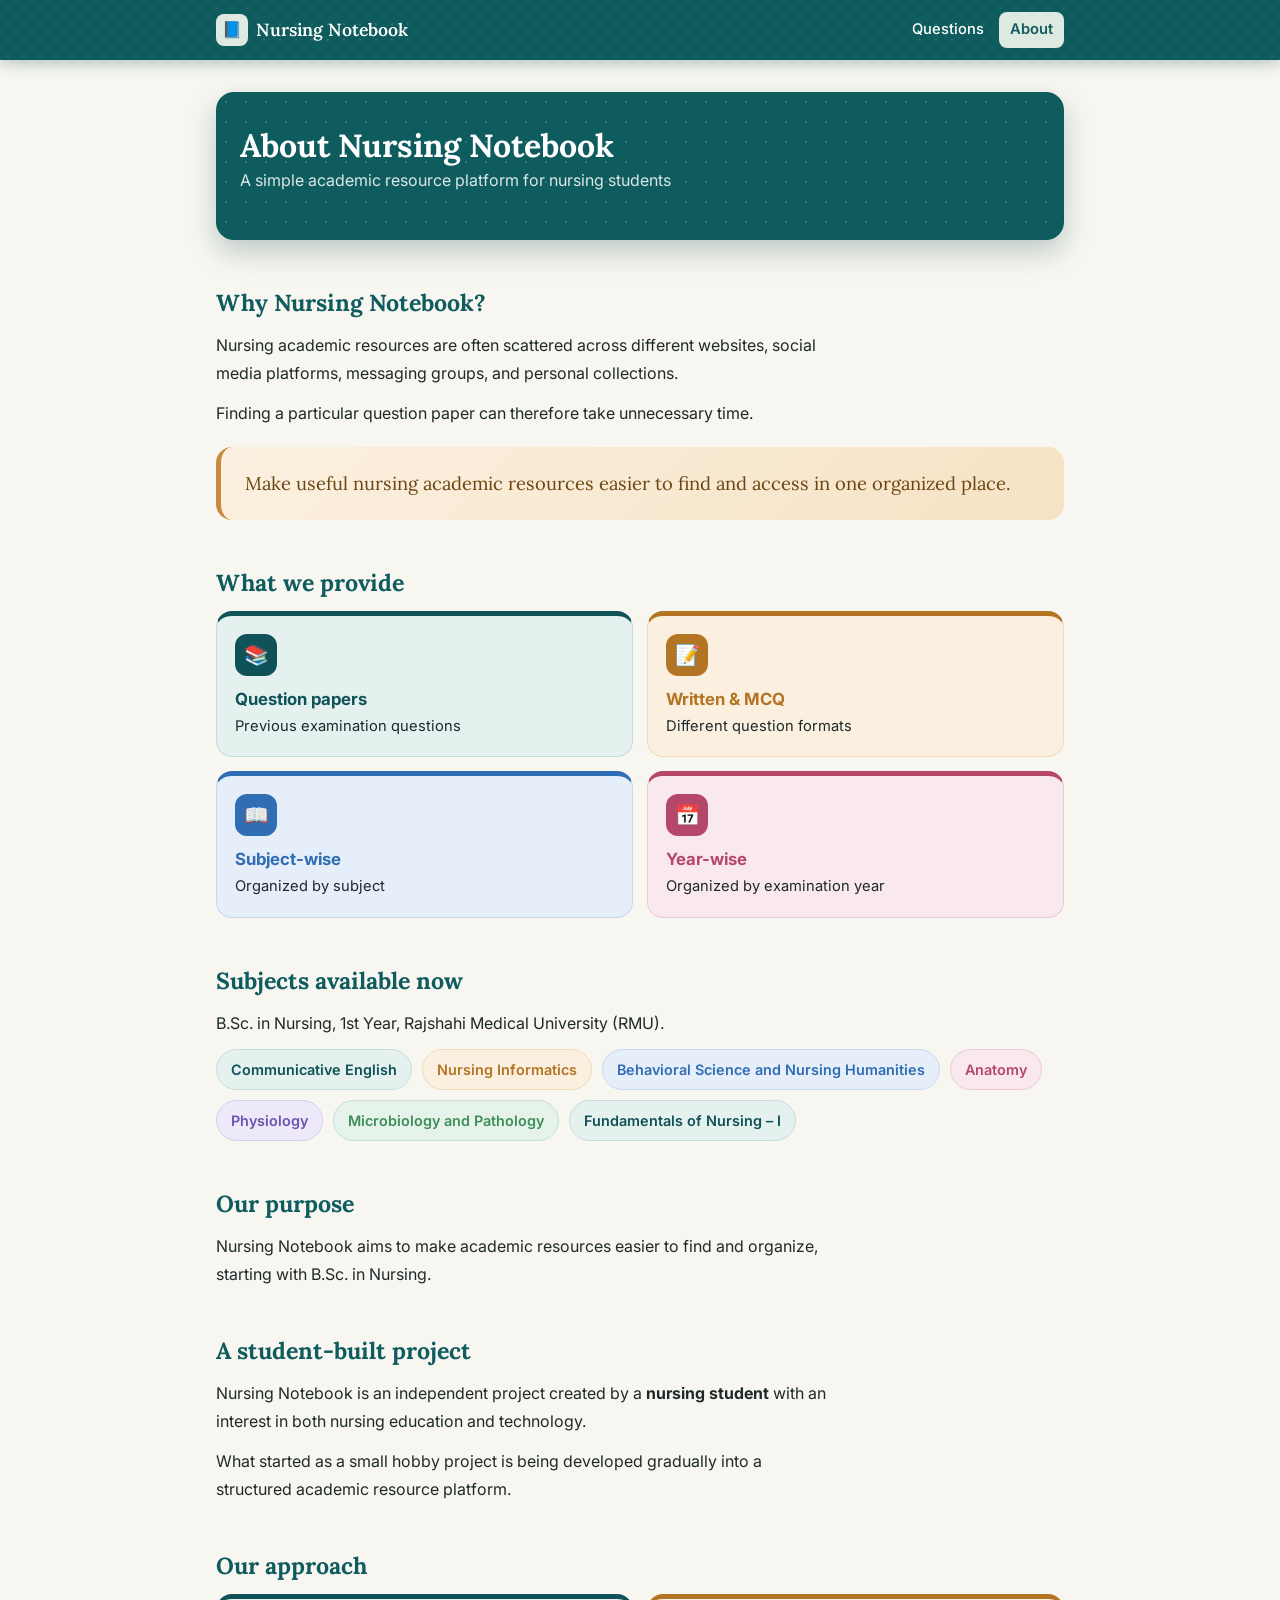
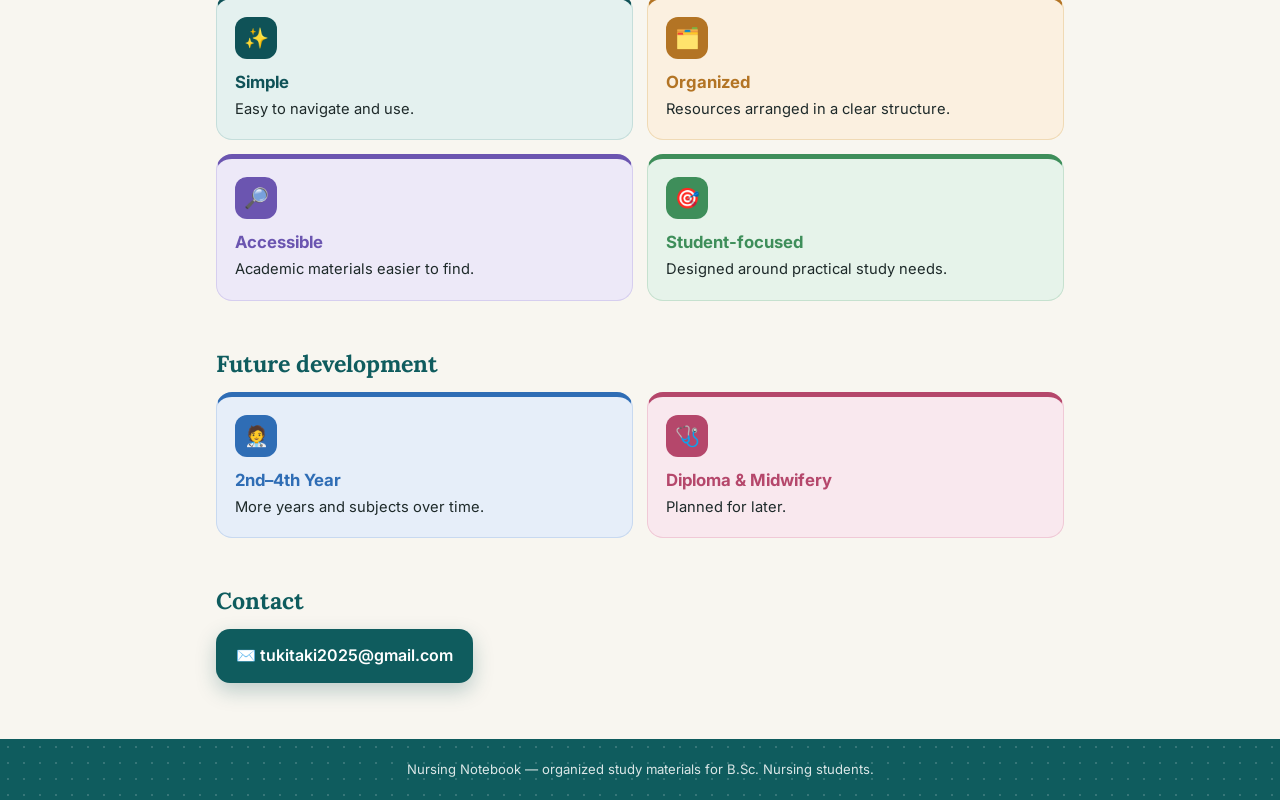
==== about.html @ 6ee8f98a "Add files via upload" ====
<!DOCTYPE html>
<html lang="en"><head><meta charset="UTF-8"><meta name="viewport" content="width=device-width, initial-scale=1">
<link rel="preconnect" href="https://fonts.googleapis.com"><link rel="preconnect" href="https://fonts.gstatic.com" crossorigin>
<link href="https://fonts.googleapis.com/css2?family=Lora:wght@500;600;700&family=Inter:wght@400;500;600&family=Noto+Sans+Bengali:wght@400;500;600&display=swap" rel="stylesheet">
<link rel="stylesheet" href="style.css"><title>About Nursing Notebook</title></head><body>
<header class="topbar"><div class="topbar-in"><a class="brand" href="index.html"><span class="brand-mark">📘</span><span class="brand-name">Nursing Notebook</span></a><nav class="topnav"><a href="index.html">Questions</a><a href="about.html" aria-current=page>About</a></nav></div></header>
<main class="content about">
<div class="about-hero"><h1>About Nursing Notebook</h1><p>A simple academic resource platform for nursing students</p></div>
<section><h2>Why Nursing Notebook?</h2><p>Nursing academic resources are often scattered across different websites, social media platforms, messaging groups, and personal collections.</p><p>Finding a particular question paper can therefore take unnecessary time.</p><div class="quote">Make useful nursing academic resources easier to find and access in one organized place.</div></section>
<section><h2>What we provide</h2><div class="grid"><div class="box c-teal"><span class="ic">📚</span><b>Question papers</b><span>Previous examination questions</span></div><div class="box c-amber"><span class="ic">📝</span><b>Written &amp; MCQ</b><span>Different question formats</span></div><div class="box c-blue"><span class="ic">📖</span><b>Subject-wise</b><span>Organized by subject</span></div><div class="box c-rose"><span class="ic">📅</span><b>Year-wise</b><span>Organized by examination year</span></div></div></section>
<section><h2>Subjects available now</h2><p>B.Sc. in Nursing, 1st Year, Rajshahi Medical University (RMU).</p><div class="chips"><span class="chip c-teal">Communicative English</span><span class="chip c-amber">Nursing Informatics</span><span class="chip c-blue">Behavioral Science and Nursing Humanities</span><span class="chip c-rose">Anatomy</span><span class="chip c-purple">Physiology</span><span class="chip c-green">Microbiology and Pathology</span><span class="chip c-teal">Fundamentals of Nursing – I</span></div></section>
<section><h2>Our purpose</h2><p>Nursing Notebook aims to make academic resources easier to find and organize, starting with B.Sc. in Nursing.</p></section>
<section><h2>A student-built project</h2><p>Nursing Notebook is an independent project created by a <b>nursing student</b> with an interest in both nursing education and technology.</p><p>What started as a small hobby project is being developed gradually into a structured academic resource platform.</p></section>
<section><h2>Our approach</h2><div class="grid"><div class="box c-teal"><span class="ic">✨</span><b>Simple</b><span>Easy to navigate and use.</span></div><div class="box c-amber"><span class="ic">🗂️</span><b>Organized</b><span>Resources arranged in a clear structure.</span></div><div class="box c-purple"><span class="ic">🔎</span><b>Accessible</b><span>Academic materials easier to find.</span></div><div class="box c-green"><span class="ic">🎯</span><b>Student-focused</b><span>Designed around practical study needs.</span></div></div></section>
<section><h2>Future development</h2><div class="grid"><div class="box c-blue"><span class="ic">🧑‍⚕️</span><b>2nd–4th Year</b><span>More years and subjects over time.</span></div><div class="box c-rose"><span class="ic">🩺</span><b>Diploma &amp; Midwifery</b><span>Planned for later.</span></div></div></section>
<section><h2>Contact</h2><a class="contact" href="mailto:tukitaki2025@gmail.com">✉️ tukitaki2025@gmail.com</a></section>
</main>
<footer class="footer"><p>Nursing Notebook — organized study materials for B.Sc. Nursing students.</p></footer></body></html>
---- style.css ----
*{box-sizing:border-box}
:root{--teal:#0F5C5E;--teal-h:#0A484A;--sage:#DDE9E1;--sage-d:#8FAF9A;--ivory:#F8F6F0;--bd:#D8E1DC;--ink:#1E2A2A;--soft:#52615E;--amber:#C98A3E;--dots:radial-gradient(rgba(255,255,255,.16) 1.2px,transparent 1.5px)}
body{margin:0;background:var(--ivory);color:var(--ink);font:16px/1.6 Inter,sans-serif}
h1,h2,h3{font-family:Lora,serif;margin:0;color:var(--teal);line-height:1.25}
button{font:inherit;color:inherit;background:none;border:0;cursor:pointer}a{color:var(--teal)}
:focus-visible{outline:2px solid var(--teal);outline-offset:2px}
.topbar{background:var(--teal);position:sticky;top:0;z-index:10;box-shadow:0 3px 14px rgba(10,72,74,.3);background-image:var(--dots);background-size:16px 16px}
.topbar-in{max-width:880px;margin:0 auto;padding:12px 16px;display:flex;align-items:center;justify-content:space-between;gap:10px}
.brand{display:flex;align-items:center;gap:8px;min-width:0;text-decoration:none;color:#fff}
.brand-mark{width:32px;height:32px;border-radius:8px;background:var(--sage);display:flex;align-items:center;justify-content:center;flex-shrink:0;font-size:1rem}
.brand-name{font-family:Lora,serif;font-weight:600;font-size:1.1rem;color:#fff;white-space:nowrap;overflow:hidden;text-overflow:ellipsis}
.topnav{display:flex;gap:4px;flex-shrink:0}
.topnav a{padding:6px 11px;border-radius:8px;text-decoration:none;color:#fff;font-size:.92rem;font-weight:500}
.topnav a:hover{background:rgba(255,255,255,.14)}
.topnav a[aria-current]{background:var(--sage);color:var(--teal);font-weight:600}
.breadcrumb{background:var(--sage);border-bottom:1px solid var(--bd)}
.crumbs{max-width:880px;margin:0 auto;padding:10px 16px;display:flex;flex-wrap:wrap;align-items:center;gap:4px;font-size:.85rem}
.crumbs button{color:var(--soft);padding:2px 4px}.crumbs button:hover{color:var(--teal);text-decoration:underline}
.crumbs .cur{color:var(--teal);font-weight:600;padding:2px 4px}.crumbs .sep{color:var(--soft);opacity:.6}
.content{max-width:880px;margin:0 auto;padding:32px 16px 56px}
.view{animation:fade .3s ease}@keyframes fade{from{opacity:0;transform:translateY(6px)}to{opacity:1;transform:none}}
.hero{background:var(--teal);background-image:var(--dots);background-size:20px 20px;color:#fff;border-radius:18px;padding:30px 24px;margin-bottom:26px;display:flex;align-items:center;justify-content:space-between;gap:20px;box-shadow:0 12px 28px rgba(10,72,74,.25)}
.hero h1{color:#fff;font-size:2rem}.hero p{margin:10px 0 0;color:rgba(255,255,255,.85);max-width:46ch}
.hero-art{width:120px;flex-shrink:0}
.stats{display:flex;flex-wrap:wrap;gap:10px;margin-top:18px}
.stat{background:rgba(255,255,255,.14);border:1px solid rgba(255,255,255,.25);border-radius:12px;padding:8px 14px}
.stat b{display:block;font-family:Lora,serif;font-size:1.1rem}.stat span{font-size:.78rem;color:rgba(255,255,255,.8)}
.grid2{display:grid;grid-template-columns:repeat(2,1fr);gap:12px}
.head{margin-bottom:22px}.head h2{font-size:1.6rem}.head p{color:var(--soft);margin:6px 0 0}
.year-card{text-align:left;background:#fff;border:1px solid var(--bd);border-radius:14px;padding:18px;display:flex;flex-direction:column;gap:22px;min-height:112px;transition:.2s}
.year-card:hover{border-color:var(--teal);transform:translateY(-2px);box-shadow:0 8px 20px rgba(15,92,94,.1)}
.row-b{display:flex;justify-content:space-between;align-items:center;gap:8px}
.year-card .lbl{font-family:Lora,serif;font-weight:600;font-size:1.2rem;color:var(--teal)}
.cta{font-size:.85rem;color:var(--soft)}.arrow{color:var(--teal);font-size:1.3rem}
.pill{font-size:.72rem;font-weight:600;padding:3px 9px;border-radius:20px;white-space:nowrap;background:var(--sage);color:var(--teal)}
.pill.soon{background:#fff;border:1px dashed var(--sage-d);color:var(--soft)}
.sub-card{display:flex;flex-direction:column;gap:10px;text-align:left;background:#fff;border:1px solid var(--bd);border-radius:12px;padding:16px;transition:.2s}
button.sub-card:hover{border-color:var(--teal);transform:translateY(-2px);box-shadow:0 8px 18px rgba(15,92,94,.1)}
.sub-card.off{cursor:default;background:#FCFBF8}.sub-card.off .name{color:var(--soft)}
.code{font-size:.78rem;font-weight:600;letter-spacing:.04em;color:var(--soft)}
.name{font-family:Lora,serif;font-weight:600;font-size:1.05rem;color:var(--teal);line-height:1.3}
.tags{display:flex;flex-wrap:wrap;gap:6px;align-items:center}
.tag{font-size:.74rem;font-weight:600;padding:3px 10px;border-radius:20px;background:var(--sage);color:var(--teal)}
.meta{font-size:.82rem;color:var(--soft)}
.exam-list{display:flex;flex-direction:column;gap:10px;max-width:480px}
.exam{background:#fff;border:1px solid var(--bd);border-radius:10px;overflow:hidden}
.exam-pill{width:100%;display:flex;align-items:center;justify-content:space-between;padding:14px 16px;background:var(--sage);transition:.2s}
.exam-pill:hover{background:var(--sage-d)}
.exam-pill .y{font-family:Lora,serif;font-weight:600;font-size:1.05rem;color:var(--teal)}
.chev{color:var(--teal);transition:transform .2s}.exam.open .chev{transform:rotate(90deg)}
.exam-opts{display:none;gap:10px;padding:14px 16px}.exam.open .exam-opts{display:flex}
.btn{flex:1;text-align:center;padding:10px 12px;border-radius:8px;background:var(--teal);color:#fff;font-weight:600;font-size:.9rem;text-decoration:none;transition:.2s}
.btn:hover{background:var(--teal-h)}
.footer{background:var(--teal);background-image:var(--dots);background-size:16px 16px;padding:20px 16px;text-align:center}
.footer p{margin:0;font-size:.82rem;color:rgba(255,255,255,.85)}
@media(max-width:560px){.grid2{grid-template-columns:1fr}.hero{flex-direction:column-reverse;align-items:flex-start;padding:24px 20px}.hero h1{font-size:1.7rem}.hero-art{align-self:center;width:96px}.brand-name{font-size:1rem}.topnav a{padding:6px 9px;font-size:.88rem}.content{padding:24px 14px 48px}}
@media(max-width:350px){.brand-mark{display:none}.topnav a{padding:6px 7px;font-size:.82rem}}
.about-hero{background:var(--teal);background-image:var(--dots);background-size:20px 20px;color:#fff;border-radius:18px;padding:34px 24px;box-shadow:0 12px 28px rgba(10,72,74,.25)}
.about-hero h1{color:#fff;font-size:2rem}.about-hero p{margin:10px 0 0;color:rgba(255,255,255,.85)}
/* ---- about page ---- */
.about section{margin-top:48px}.about h2{font-size:1.45rem;margin-bottom:14px}
.about p{margin:0 0 12px;max-width:62ch;line-height:1.75}
.quote{border-radius:16px;padding:22px 24px;background:linear-gradient(135deg,#FBF0E0,#F6E3C5);border-left:5px solid var(--amber);font-family:'Lora',serif;font-size:1.15rem;color:#6B4510;margin-top:20px}
.grid{display:grid;grid-template-columns:1fr;gap:14px}
.box{border-radius:16px;padding:18px;background:var(--bg);border:1px solid var(--bd);border-top:5px solid var(--fg)}
.box .ic{display:inline-flex;width:42px;height:42px;border-radius:12px;align-items:center;justify-content:center;background:var(--fg);font-size:1.25rem;margin-bottom:10px}
.box b{display:block;color:var(--fg);font-size:1.05rem}.box span:not(.ic){display:block;color:var(--ink-soft);font-size:.92rem;margin-top:2px}
.c-teal{--fg:#0F5257;--bg:#E4F1EF;--bd:#C5DEDB}.c-amber{--fg:#B37424;--bg:#FBF0E0;--bd:#F0DAB5}.c-blue{--fg:#2F6DB5;--bg:#E6EEF9;--bd:#C8D9F0}
.c-rose{--fg:#B5476B;--bg:#F9E8EE;--bd:#F0C9D6}.c-purple{--fg:#6B55B0;--bg:#EDE9F8;--bd:#D6CEEF}.c-green{--fg:#3E8E5A;--bg:#E6F3EA;--bd:#C6E1CF}
.chips{display:flex;flex-wrap:wrap;gap:10px}
.chip{padding:8px 14px;border-radius:999px;font-weight:600;font-size:.9rem;background:var(--bg);color:var(--fg);border:1px solid var(--bd)}
.contact{display:inline-flex;align-items:center;gap:10px;padding:14px 20px;border-radius:14px;background:var(--teal);color:#fff;text-decoration:none;font-weight:600;box-shadow:0 8px 20px rgba(15,82,87,.25)}
@media(min-width:600px){.grid{grid-template-columns:1fr 1fr}}

@media(max-width:560px){.about-hero h1{font-size:1.7rem}}
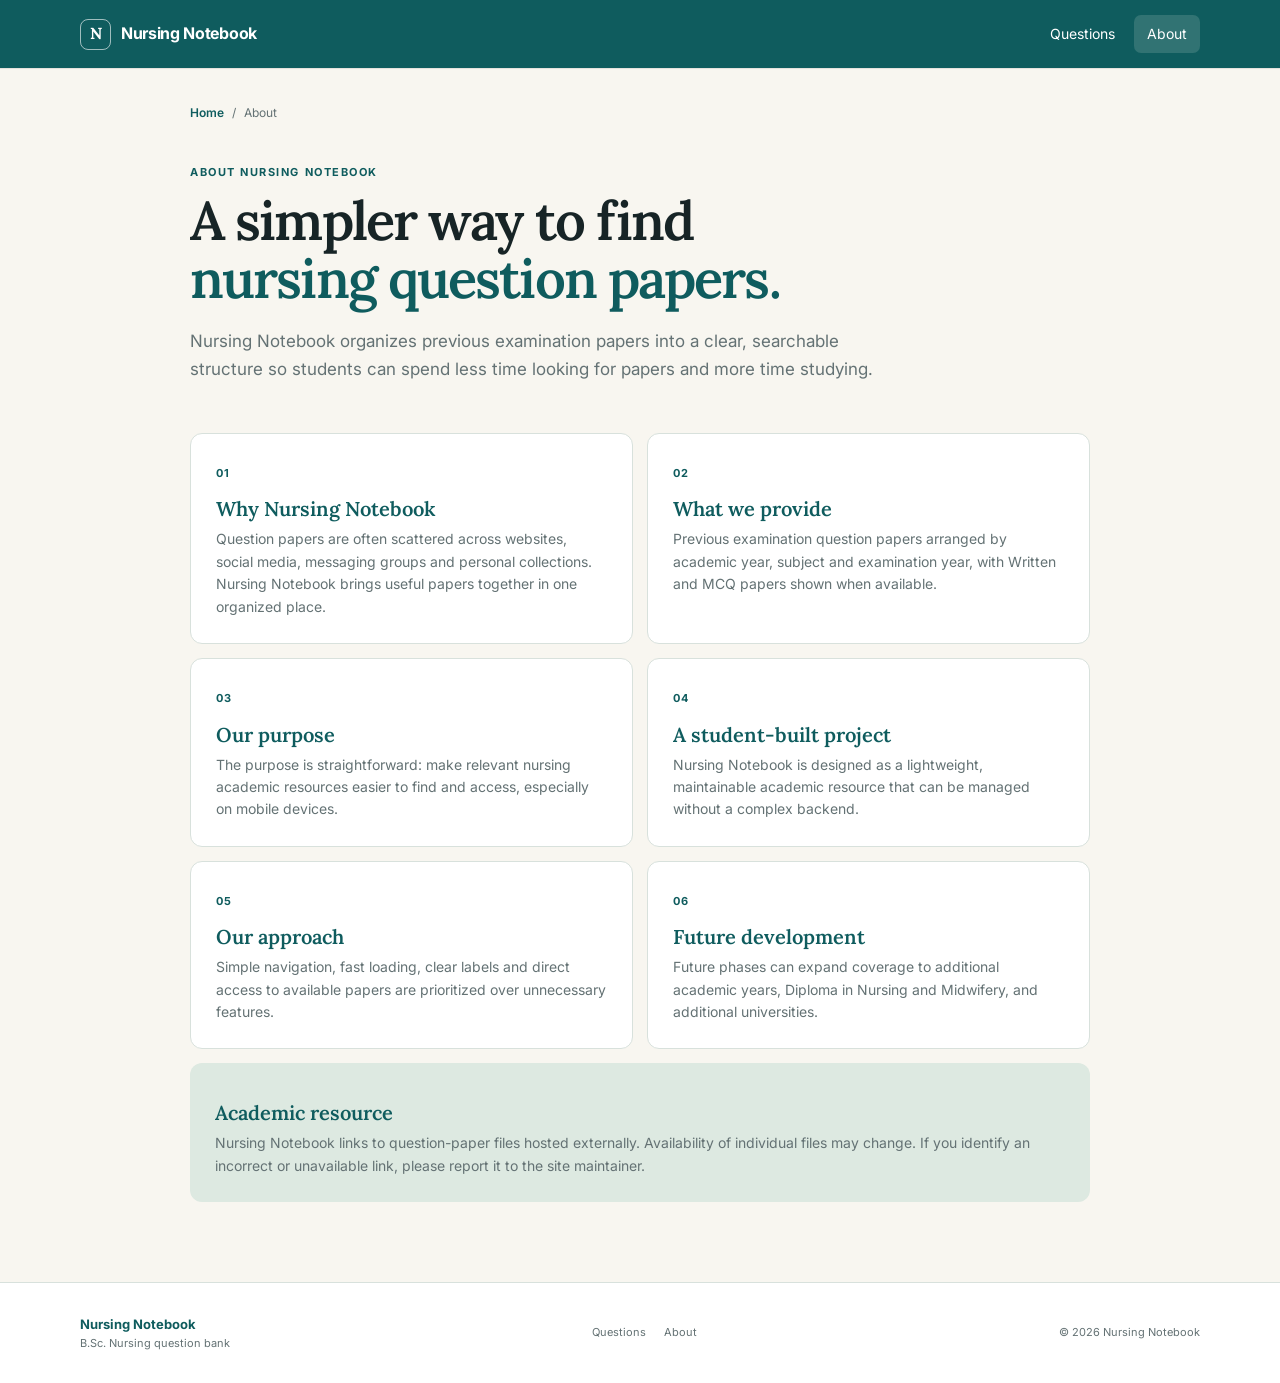
==== commit 372626f3: "Add files via upload" ====
--- a/about.html
+++ b/about.html
@@ -1,18 +1,46 @@
-<!DOCTYPE html>
-<html lang="en"><head><meta charset="UTF-8"><meta name="viewport" content="width=device-width, initial-scale=1">
-<link rel="preconnect" href="https://fonts.googleapis.com"><link rel="preconnect" href="https://fonts.gstatic.com" crossorigin>
-<link href="https://fonts.googleapis.com/css2?family=Lora:wght@500;600;700&family=Inter:wght@400;500;600&family=Noto+Sans+Bengali:wght@400;500;600&display=swap" rel="stylesheet">
-<link rel="stylesheet" href="style.css"><title>About Nursing Notebook</title></head><body>
-<header class="topbar"><div class="topbar-in"><a class="brand" href="index.html"><span class="brand-mark">📘</span><span class="brand-name">Nursing Notebook</span></a><nav class="topnav"><a href="index.html">Questions</a><a href="about.html" aria-current=page>About</a></nav></div></header>
-<main class="content about">
-<div class="about-hero"><h1>About Nursing Notebook</h1><p>A simple academic resource platform for nursing students</p></div>
-<section><h2>Why Nursing Notebook?</h2><p>Nursing academic resources are often scattered across different websites, social media platforms, messaging groups, and personal collections.</p><p>Finding a particular question paper can therefore take unnecessary time.</p><div class="quote">Make useful nursing academic resources easier to find and access in one organized place.</div></section>
-<section><h2>What we provide</h2><div class="grid"><div class="box c-teal"><span class="ic">📚</span><b>Question papers</b><span>Previous examination questions</span></div><div class="box c-amber"><span class="ic">📝</span><b>Written &amp; MCQ</b><span>Different question formats</span></div><div class="box c-blue"><span class="ic">📖</span><b>Subject-wise</b><span>Organized by subject</span></div><div class="box c-rose"><span class="ic">📅</span><b>Year-wise</b><span>Organized by examination year</span></div></div></section>
-<section><h2>Subjects available now</h2><p>B.Sc. in Nursing, 1st Year, Rajshahi Medical University (RMU).</p><div class="chips"><span class="chip c-teal">Communicative English</span><span class="chip c-amber">Nursing Informatics</span><span class="chip c-blue">Behavioral Science and Nursing Humanities</span><span class="chip c-rose">Anatomy</span><span class="chip c-purple">Physiology</span><span class="chip c-green">Microbiology and Pathology</span><span class="chip c-teal">Fundamentals of Nursing – I</span></div></section>
-<section><h2>Our purpose</h2><p>Nursing Notebook aims to make academic resources easier to find and organize, starting with B.Sc. in Nursing.</p></section>
-<section><h2>A student-built project</h2><p>Nursing Notebook is an independent project created by a <b>nursing student</b> with an interest in both nursing education and technology.</p><p>What started as a small hobby project is being developed gradually into a structured academic resource platform.</p></section>
-<section><h2>Our approach</h2><div class="grid"><div class="box c-teal"><span class="ic">✨</span><b>Simple</b><span>Easy to navigate and use.</span></div><div class="box c-amber"><span class="ic">🗂️</span><b>Organized</b><span>Resources arranged in a clear structure.</span></div><div class="box c-purple"><span class="ic">🔎</span><b>Accessible</b><span>Academic materials easier to find.</span></div><div class="box c-green"><span class="ic">🎯</span><b>Student-focused</b><span>Designed around practical study needs.</span></div></div></section>
-<section><h2>Future development</h2><div class="grid"><div class="box c-blue"><span class="ic">🧑‍⚕️</span><b>2nd–4th Year</b><span>More years and subjects over time.</span></div><div class="box c-rose"><span class="ic">🩺</span><b>Diploma &amp; Midwifery</b><span>Planned for later.</span></div></div></section>
-<section><h2>Contact</h2><a class="contact" href="mailto:tukitaki2025@gmail.com">✉️ tukitaki2025@gmail.com</a></section>
+<!doctype html>
+<html lang="en">
+<head>
+  <meta charset="UTF-8">
+  <meta name="viewport" content="width=device-width, initial-scale=1.0">
+  <meta name="description" content="About Nursing Notebook.">
+  <title>About | Nursing Notebook</title>
+  <link rel="preconnect" href="https://fonts.googleapis.com">
+  <link rel="preconnect" href="https://fonts.gstatic.com" crossorigin>
+  <link href="https://fonts.googleapis.com/css2?family=Inter:wght@400;500;600;700&family=Lora:wght@500;600;700&display=swap" rel="stylesheet">
+  <link rel="stylesheet" href="style.css">
+</head>
+<body>
+<header class="site-header">
+  <div class="container nav-wrap">
+    <a class="brand" href="index.html"><span class="brand-mark">N</span><span>Nursing Notebook</span></a>
+    <button class="menu-toggle" aria-label="Open navigation" aria-expanded="false">☰</button>
+    <nav class="nav-links"><a href="index.html">Questions</a><a class="active" href="about.html">About</a></nav>
+  </div>
+</header>
+<main class="about-main">
+  <div class="container narrow">
+    <nav class="breadcrumbs"><a href="index.html">Home</a><span>/</span><span>About</span></nav>
+    <p class="eyebrow">ABOUT NURSING NOTEBOOK</p>
+    <h1>A simpler way to find<br><em>nursing question papers.</em></h1>
+    <p class="lead">Nursing Notebook organizes previous examination papers into a clear, searchable structure so students can spend less time looking for papers and more time studying.</p>
+
+    <div class="about-grid">
+      <article><span class="about-number">01</span><h2>Why Nursing Notebook</h2><p>Question papers are often scattered across websites, social media, messaging groups and personal collections. Nursing Notebook brings useful papers together in one organized place.</p></article>
+      <article><span class="about-number">02</span><h2>What we provide</h2><p>Previous examination question papers arranged by academic year, subject and examination year, with Written and MCQ papers shown when available.</p></article>
+      <article><span class="about-number">03</span><h2>Our purpose</h2><p>The purpose is straightforward: make relevant nursing academic resources easier to find and access, especially on mobile devices.</p></article>
+      <article><span class="about-number">04</span><h2>A student-built project</h2><p>Nursing Notebook is designed as a lightweight, maintainable academic resource that can be managed without a complex backend.</p></article>
+      <article><span class="about-number">05</span><h2>Our approach</h2><p>Simple navigation, fast loading, clear labels and direct access to available papers are prioritized over unnecessary features.</p></article>
+      <article><span class="about-number">06</span><h2>Future development</h2><p>Future phases can expand coverage to additional academic years, Diploma in Nursing and Midwifery, and additional universities.</p></article>
+    </div>
+
+    <section class="notice">
+      <h2>Academic resource</h2>
+      <p>Nursing Notebook links to question-paper files hosted externally. Availability of individual files may change. If you identify an incorrect or unavailable link, please report it to the site maintainer.</p>
+    </section>
+  </div>
 </main>
-<footer class="footer"><p>Nursing Notebook — organized study materials for B.Sc. Nursing students.</p></footer></body></html>+<footer class="site-footer"><div class="container footer-inner"><div><strong>Nursing Notebook</strong><span>B.Sc. Nursing question bank</span></div><div class="footer-links"><a href="index.html">Questions</a><a href="about.html">About</a></div><span>© 2026 Nursing Notebook</span></div></footer>
+<script src="app.js"></script>
+</body>
+</html>
--- a/style.css
+++ b/style.css
@@ -1,75 +1,23 @@
-*{box-sizing:border-box}
-:root{--teal:#0F5C5E;--teal-h:#0A484A;--sage:#DDE9E1;--sage-d:#8FAF9A;--ivory:#F8F6F0;--bd:#D8E1DC;--ink:#1E2A2A;--soft:#52615E;--amber:#C98A3E;--dots:radial-gradient(rgba(255,255,255,.16) 1.2px,transparent 1.5px)}
-body{margin:0;background:var(--ivory);color:var(--ink);font:16px/1.6 Inter,sans-serif}
-h1,h2,h3{font-family:Lora,serif;margin:0;color:var(--teal);line-height:1.25}
-button{font:inherit;color:inherit;background:none;border:0;cursor:pointer}a{color:var(--teal)}
-:focus-visible{outline:2px solid var(--teal);outline-offset:2px}
-.topbar{background:var(--teal);position:sticky;top:0;z-index:10;box-shadow:0 3px 14px rgba(10,72,74,.3);background-image:var(--dots);background-size:16px 16px}
-.topbar-in{max-width:880px;margin:0 auto;padding:12px 16px;display:flex;align-items:center;justify-content:space-between;gap:10px}
-.brand{display:flex;align-items:center;gap:8px;min-width:0;text-decoration:none;color:#fff}
-.brand-mark{width:32px;height:32px;border-radius:8px;background:var(--sage);display:flex;align-items:center;justify-content:center;flex-shrink:0;font-size:1rem}
-.brand-name{font-family:Lora,serif;font-weight:600;font-size:1.1rem;color:#fff;white-space:nowrap;overflow:hidden;text-overflow:ellipsis}
-.topnav{display:flex;gap:4px;flex-shrink:0}
-.topnav a{padding:6px 11px;border-radius:8px;text-decoration:none;color:#fff;font-size:.92rem;font-weight:500}
-.topnav a:hover{background:rgba(255,255,255,.14)}
-.topnav a[aria-current]{background:var(--sage);color:var(--teal);font-weight:600}
-.breadcrumb{background:var(--sage);border-bottom:1px solid var(--bd)}
-.crumbs{max-width:880px;margin:0 auto;padding:10px 16px;display:flex;flex-wrap:wrap;align-items:center;gap:4px;font-size:.85rem}
-.crumbs button{color:var(--soft);padding:2px 4px}.crumbs button:hover{color:var(--teal);text-decoration:underline}
-.crumbs .cur{color:var(--teal);font-weight:600;padding:2px 4px}.crumbs .sep{color:var(--soft);opacity:.6}
-.content{max-width:880px;margin:0 auto;padding:32px 16px 56px}
-.view{animation:fade .3s ease}@keyframes fade{from{opacity:0;transform:translateY(6px)}to{opacity:1;transform:none}}
-.hero{background:var(--teal);background-image:var(--dots);background-size:20px 20px;color:#fff;border-radius:18px;padding:30px 24px;margin-bottom:26px;display:flex;align-items:center;justify-content:space-between;gap:20px;box-shadow:0 12px 28px rgba(10,72,74,.25)}
-.hero h1{color:#fff;font-size:2rem}.hero p{margin:10px 0 0;color:rgba(255,255,255,.85);max-width:46ch}
-.hero-art{width:120px;flex-shrink:0}
-.stats{display:flex;flex-wrap:wrap;gap:10px;margin-top:18px}
-.stat{background:rgba(255,255,255,.14);border:1px solid rgba(255,255,255,.25);border-radius:12px;padding:8px 14px}
-.stat b{display:block;font-family:Lora,serif;font-size:1.1rem}.stat span{font-size:.78rem;color:rgba(255,255,255,.8)}
-.grid2{display:grid;grid-template-columns:repeat(2,1fr);gap:12px}
-.head{margin-bottom:22px}.head h2{font-size:1.6rem}.head p{color:var(--soft);margin:6px 0 0}
-.year-card{text-align:left;background:#fff;border:1px solid var(--bd);border-radius:14px;padding:18px;display:flex;flex-direction:column;gap:22px;min-height:112px;transition:.2s}
-.year-card:hover{border-color:var(--teal);transform:translateY(-2px);box-shadow:0 8px 20px rgba(15,92,94,.1)}
-.row-b{display:flex;justify-content:space-between;align-items:center;gap:8px}
-.year-card .lbl{font-family:Lora,serif;font-weight:600;font-size:1.2rem;color:var(--teal)}
-.cta{font-size:.85rem;color:var(--soft)}.arrow{color:var(--teal);font-size:1.3rem}
-.pill{font-size:.72rem;font-weight:600;padding:3px 9px;border-radius:20px;white-space:nowrap;background:var(--sage);color:var(--teal)}
-.pill.soon{background:#fff;border:1px dashed var(--sage-d);color:var(--soft)}
-.sub-card{display:flex;flex-direction:column;gap:10px;text-align:left;background:#fff;border:1px solid var(--bd);border-radius:12px;padding:16px;transition:.2s}
-button.sub-card:hover{border-color:var(--teal);transform:translateY(-2px);box-shadow:0 8px 18px rgba(15,92,94,.1)}
-.sub-card.off{cursor:default;background:#FCFBF8}.sub-card.off .name{color:var(--soft)}
-.code{font-size:.78rem;font-weight:600;letter-spacing:.04em;color:var(--soft)}
-.name{font-family:Lora,serif;font-weight:600;font-size:1.05rem;color:var(--teal);line-height:1.3}
-.tags{display:flex;flex-wrap:wrap;gap:6px;align-items:center}
-.tag{font-size:.74rem;font-weight:600;padding:3px 10px;border-radius:20px;background:var(--sage);color:var(--teal)}
-.meta{font-size:.82rem;color:var(--soft)}
-.exam-list{display:flex;flex-direction:column;gap:10px;max-width:480px}
-.exam{background:#fff;border:1px solid var(--bd);border-radius:10px;overflow:hidden}
-.exam-pill{width:100%;display:flex;align-items:center;justify-content:space-between;padding:14px 16px;background:var(--sage);transition:.2s}
-.exam-pill:hover{background:var(--sage-d)}
-.exam-pill .y{font-family:Lora,serif;font-weight:600;font-size:1.05rem;color:var(--teal)}
-.chev{color:var(--teal);transition:transform .2s}.exam.open .chev{transform:rotate(90deg)}
-.exam-opts{display:none;gap:10px;padding:14px 16px}.exam.open .exam-opts{display:flex}
-.btn{flex:1;text-align:center;padding:10px 12px;border-radius:8px;background:var(--teal);color:#fff;font-weight:600;font-size:.9rem;text-decoration:none;transition:.2s}
-.btn:hover{background:var(--teal-h)}
-.footer{background:var(--teal);background-image:var(--dots);background-size:16px 16px;padding:20px 16px;text-align:center}
-.footer p{margin:0;font-size:.82rem;color:rgba(255,255,255,.85)}
-@media(max-width:560px){.grid2{grid-template-columns:1fr}.hero{flex-direction:column-reverse;align-items:flex-start;padding:24px 20px}.hero h1{font-size:1.7rem}.hero-art{align-self:center;width:96px}.brand-name{font-size:1rem}.topnav a{padding:6px 9px;font-size:.88rem}.content{padding:24px 14px 48px}}
-@media(max-width:350px){.brand-mark{display:none}.topnav a{padding:6px 7px;font-size:.82rem}}
-.about-hero{background:var(--teal);background-image:var(--dots);background-size:20px 20px;color:#fff;border-radius:18px;padding:34px 24px;box-shadow:0 12px 28px rgba(10,72,74,.25)}
-.about-hero h1{color:#fff;font-size:2rem}.about-hero p{margin:10px 0 0;color:rgba(255,255,255,.85)}
-/* ---- about page ---- */
-.about section{margin-top:48px}.about h2{font-size:1.45rem;margin-bottom:14px}
-.about p{margin:0 0 12px;max-width:62ch;line-height:1.75}
-.quote{border-radius:16px;padding:22px 24px;background:linear-gradient(135deg,#FBF0E0,#F6E3C5);border-left:5px solid var(--amber);font-family:'Lora',serif;font-size:1.15rem;color:#6B4510;margin-top:20px}
-.grid{display:grid;grid-template-columns:1fr;gap:14px}
-.box{border-radius:16px;padding:18px;background:var(--bg);border:1px solid var(--bd);border-top:5px solid var(--fg)}
-.box .ic{display:inline-flex;width:42px;height:42px;border-radius:12px;align-items:center;justify-content:center;background:var(--fg);font-size:1.25rem;margin-bottom:10px}
-.box b{display:block;color:var(--fg);font-size:1.05rem}.box span:not(.ic){display:block;color:var(--ink-soft);font-size:.92rem;margin-top:2px}
-.c-teal{--fg:#0F5257;--bg:#E4F1EF;--bd:#C5DEDB}.c-amber{--fg:#B37424;--bg:#FBF0E0;--bd:#F0DAB5}.c-blue{--fg:#2F6DB5;--bg:#E6EEF9;--bd:#C8D9F0}
-.c-rose{--fg:#B5476B;--bg:#F9E8EE;--bd:#F0C9D6}.c-purple{--fg:#6B55B0;--bg:#EDE9F8;--bd:#D6CEEF}.c-green{--fg:#3E8E5A;--bg:#E6F3EA;--bd:#C6E1CF}
-.chips{display:flex;flex-wrap:wrap;gap:10px}
-.chip{padding:8px 14px;border-radius:999px;font-weight:600;font-size:.9rem;background:var(--bg);color:var(--fg);border:1px solid var(--bd)}
-.contact{display:inline-flex;align-items:center;gap:10px;padding:14px 20px;border-radius:14px;background:var(--teal);color:#fff;text-decoration:none;font-weight:600;box-shadow:0 8px 20px rgba(15,82,87,.25)}
-@media(min-width:600px){.grid{grid-template-columns:1fr 1fr}}
-
-@media(max-width:560px){.about-hero h1{font-size:1.7rem}}
+:root {
+  --teal:#0F5C5E; --dark-teal:#08494B; --sage:#DDE9E1; --sage-hover:#C5D8CE;
+  --ivory:#F8F6F0; --white:#FFFFFF; --border:#D8E1DC; --text:#172426;
+  --muted:#647274; --max:1120px; --radius:12px;
+}
+*{box-sizing:border-box} html{scroll-behavior:smooth} body{margin:0;background:var(--ivory);color:var(--text);font-family:Inter,system-ui,sans-serif;line-height:1.6} a{color:inherit;text-decoration:none} button,input{font:inherit}
+.container{width:min(calc(100% - 32px),var(--max));margin:auto}
+.site-header{height:68px;background:var(--teal);color:#fff;position:sticky;top:0;z-index:20;box-shadow:0 1px 0 rgba(0,0,0,.08)}
+.nav-wrap{height:100%;display:flex;align-items:center;justify-content:space-between}
+.brand{display:flex;align-items:center;gap:10px;font-weight:700;letter-spacing:-.02em}.brand-mark{width:31px;height:31px;border:1px solid rgba(255,255,255,.6);border-radius:8px;display:grid;place-items:center;font-family:Lora,serif}
+.nav-links{display:flex;gap:6px}.nav-links a{padding:8px 13px;border-radius:7px;color:#fff;font-size:14px}.nav-links a:hover,.nav-links a.active{background:rgba(221,233,225,.16)}
+.menu-toggle{display:none;border:0;background:none;color:#fff;font-size:22px}
+.hero{position:relative;overflow:hidden;border-bottom:1px solid var(--border)}.hero-inner{padding:74px 0 68px;position:relative}.hero-dots{position:absolute;inset:0;background-image:radial-gradient(rgba(15,92,94,.13) 1px,transparent 1px);background-size:18px 18px;opacity:.45;mask-image:linear-gradient(to right,black,transparent 75%)}
+.eyebrow{margin:0 0 10px;color:var(--teal);font-size:11px;font-weight:700;letter-spacing:.14em}.hero h1,.page-title h1,.about-main h1{font:600 clamp(34px,5vw,54px)/1.08 Lora,serif;letter-spacing:-.035em;margin:0;max-width:760px}.hero h1 em,.page-title h1 em,.about-main h1 em{font-style:normal;color:var(--teal)}.hero-copy{color:var(--muted);max-width:560px;margin:20px 0 26px;font-size:16px}
+.search-box{height:52px;max-width:620px;background:#fff;border:1px solid var(--border);border-radius:9px;display:flex;align-items:center;padding:0 14px;box-shadow:0 5px 20px rgba(20,50,50,.04)}.search-box>span{font-size:25px;color:var(--muted);margin-right:8px}.search-box input{border:0;outline:0;flex:1;background:transparent;color:var(--text);min-width:0}.search-box kbd{border:1px solid var(--border);border-radius:5px;color:var(--muted);font-size:11px;padding:2px 6px}
+.stats-section{border-bottom:1px solid var(--border);background:#fff}.stats{display:grid;grid-template-columns:repeat(3,1fr)}.stat{padding:22px 20px;border-right:1px solid var(--border);display:flex;align-items:baseline;gap:10px}.stat:last-child{border-right:0}.stat strong{font:600 22px Lora,serif;color:var(--teal)}.stat span{font-size:12px;color:var(--muted)}
+.years-section{padding-top:62px;padding-bottom:76px}.section-heading{display:flex;justify-content:space-between;align-items:end;margin-bottom:22px}.section-heading h2{margin:0;font:600 29px Lora,serif;letter-spacing:-.025em}.section-count{font-size:12px;color:var(--muted)}
+.year-grid{display:grid;grid-template-columns:repeat(2,1fr);gap:14px}.year-card,.subject-card{background:#fff;border:1px solid var(--border);border-radius:var(--radius);transition:transform .18s,border-color .18s,box-shadow .18s}.year-card{min-height:170px;padding:24px;display:flex;align-items:flex-end;position:relative}.year-card:hover,.subject-card:hover{transform:translateY(-2px);border-color:#9ab7aa;box-shadow:0 9px 25px rgba(20,55,50,.07)}.year-card.disabled{background:#f3f2ec;color:#929b99;cursor:default}.card-index{position:absolute;top:20px;right:22px;font-size:11px;color:#9aa8a2;letter-spacing:.08em}.card-main h3{font:600 25px Lora,serif;color:var(--teal);margin:0 0 5px}.disabled .card-main h3{color:#697573}.card-main p{margin:0;color:var(--muted);font-size:13px}.arrow{margin-left:auto;color:var(--teal);font-size:21px}
+.search-results{padding-top:4px}.subject-grid{display:grid;grid-template-columns:repeat(3,1fr);gap:14px}.subject-card{padding:21px;min-height:184px;display:flex;flex-direction:column}.subject-code{font-size:11px;color:var(--muted);font-weight:700;letter-spacing:.08em}.subject-card h3{font:600 19px/1.3 Lora,serif;color:var(--teal);margin:14px 0 12px}.tag{align-self:flex-start;background:var(--sage);color:var(--teal);border-radius:5px;padding:4px 8px;font-size:10px;font-weight:700}.subject-meta{margin-top:auto;padding-top:18px;display:flex;justify-content:space-between;color:var(--muted);font-size:12px}.subject-meta span:last-child{color:var(--teal);font-size:17px}.empty-state{background:#fff;border:1px dashed var(--border);padding:35px;border-radius:var(--radius);color:var(--muted)}
+.inner-page{padding-top:34px;padding-bottom:80px}.breadcrumbs{display:flex;gap:8px;flex-wrap:wrap;color:var(--muted);font-size:12px;margin-bottom:42px}.breadcrumbs a{color:var(--teal);font-weight:600}.page-title{margin-bottom:35px}.page-title>p:last-child{color:var(--muted);margin:12px 0 0}.exam-list{max-width:800px}.exam-item{background:#fff;border:1px solid var(--border);border-radius:10px;margin-bottom:10px;overflow:hidden}.exam-header{width:100%;border:0;background:#fff;padding:18px 20px;display:flex;justify-content:space-between;align-items:center;cursor:pointer;color:var(--text);font-weight:600}.exam-header span:last-child{font-size:19px;color:var(--teal)}.exam-content{display:none;padding:0 20px 20px}.exam-item.open .exam-content{display:block}.exam-item.open .exam-header{color:var(--teal)}.exam-actions{display:flex;gap:10px}.paper-btn{padding:10px 17px;border-radius:7px;font-size:13px;font-weight:600}.paper-btn.primary{background:var(--teal);color:#fff}.paper-btn.primary:hover{background:var(--dark-teal)}.paper-btn.secondary{background:var(--sage);color:var(--teal)}.paper-btn.secondary:hover{background:var(--sage-hover)}.unavailable{font-size:13px;color:var(--muted)}
+.about-main{padding:35px 0 80px}.narrow{max-width:900px}.about-main h1{margin-bottom:20px}.lead{font-size:17px;color:var(--muted);max-width:720px;margin:0 0 50px}.about-grid{display:grid;grid-template-columns:repeat(2,1fr);gap:14px}.about-grid article{background:#fff;border:1px solid var(--border);border-radius:var(--radius);padding:25px}.about-number{font-size:11px;font-weight:700;color:var(--teal);letter-spacing:.1em}.about-grid h2,.notice h2{font:600 20px Lora,serif;margin:12px 0 7px;color:var(--teal)}.about-grid p,.notice p{font-size:14px;color:var(--muted);margin:0}.notice{margin-top:14px;background:var(--sage);border-radius:var(--radius);padding:25px}.site-footer{border-top:1px solid var(--border);background:#fff}.footer-inner{min-height:100px;display:flex;align-items:center;justify-content:space-between;gap:20px;color:var(--muted);font-size:11px}.footer-inner strong{display:block;color:var(--teal);font-size:13px}.footer-inner span{display:block}.footer-links{display:flex;gap:18px}.footer-links a:hover{color:var(--teal)}
+@media(max-width:767px){.site-header{height:62px}.menu-toggle{display:block}.nav-links{display:none;position:absolute;top:62px;left:0;right:0;background:var(--teal);padding:8px 16px 14px;flex-direction:column;box-shadow:0 8px 15px rgba(0,0,0,.12)}.nav-links.show{display:flex}.nav-links a{padding:11px}.hero-inner{padding:52px 0 48px}.hero h1{font-size:35px}.hero-copy{font-size:15px}.stats{grid-template-columns:repeat(3,1fr)}.stat{padding:16px 8px;display:block}.stat strong{display:block;font-size:18px}.stat span{font-size:10px}.years-section{padding-top:44px}.section-heading h2{font-size:25px}.year-grid,.subject-grid,.about-grid{grid-template-columns:1fr}.year-card{min-height:145px}.subject-card{min-height:170px}.footer-inner{padding:25px 0;display:grid;grid-template-columns:1fr 1fr}.footer-inner>span{grid-column:1/-1}.footer-links{justify-content:flex-end}.about-main h1{font-size:34px}.lead{font-size:15px}.breadcrumbs{margin-bottom:30px}.inner-page{padding-top:28px}.exam-actions{flex-direction:column}.paper-btn{text-align:center}.search-box kbd{display:none}}
+@media(max-width:380px){.container{width:min(calc(100% - 24px),var(--max))}.hero h1{font-size:31px}.stats{grid-template-columns:1fr}.stat{border-right:0;border-bottom:1px solid var(--border);display:flex;justify-content:space-between}.stat:last-child{border-bottom:0}}
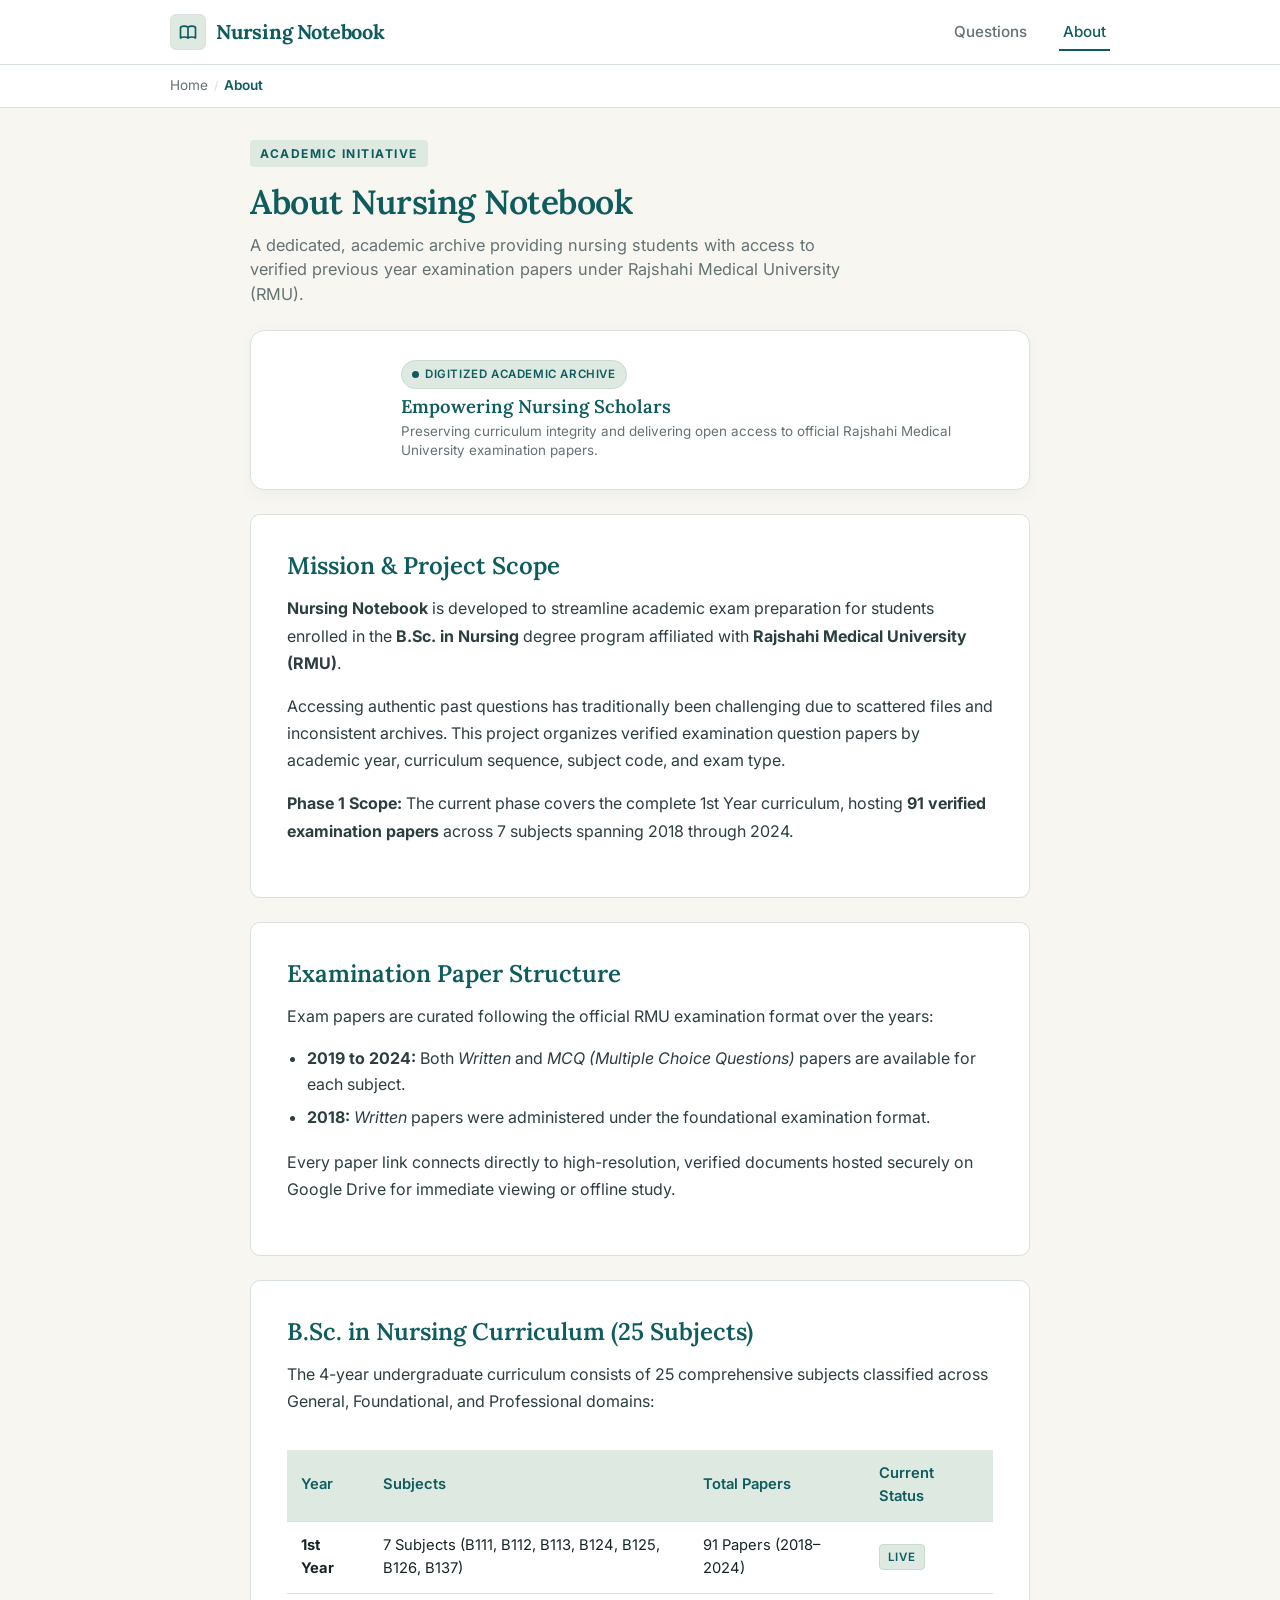
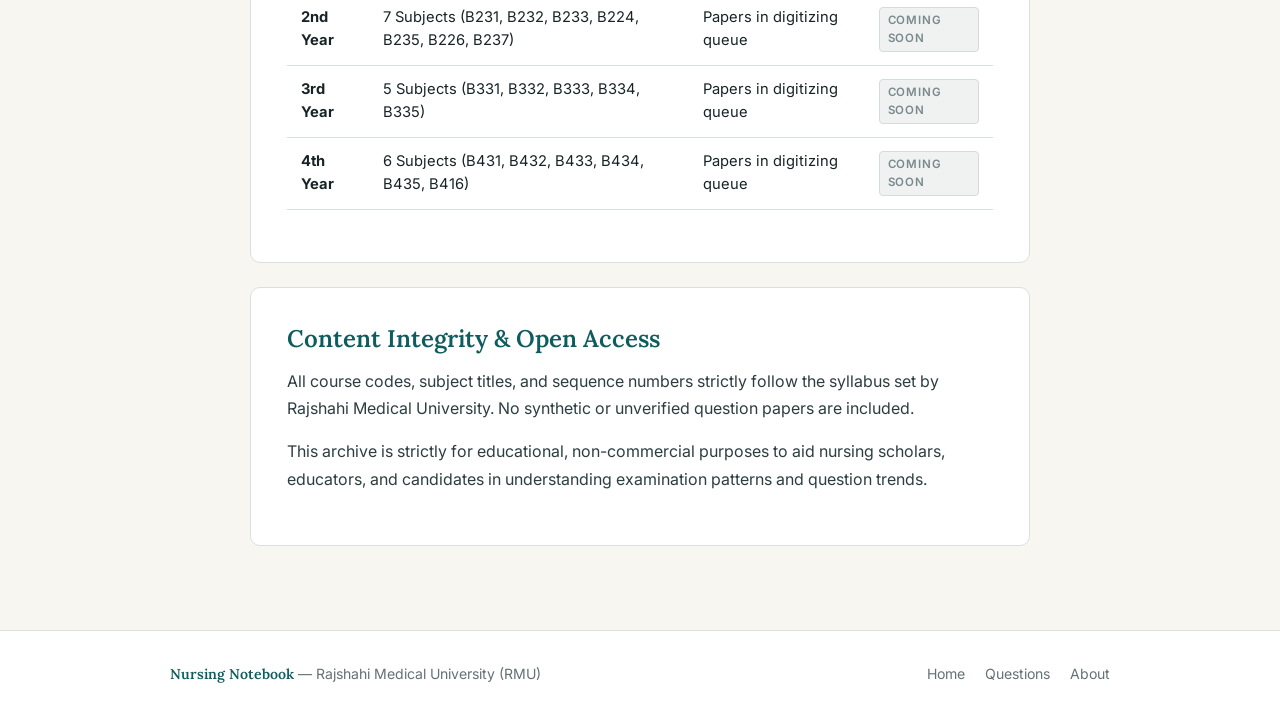
==== commit 6e5fdd7d: "Add files via upload" ====
--- a/about.html
+++ b/about.html
@@ -1,46 +1,237 @@
-<!doctype html>
+<!DOCTYPE html>
 <html lang="en">
 <head>
   <meta charset="UTF-8">
-  <meta name="viewport" content="width=device-width, initial-scale=1.0">
-  <meta name="description" content="About Nursing Notebook.">
-  <title>About | Nursing Notebook</title>
+  <meta name="viewport" content="width=device-width, initial-scale=1.0, minimum-scale=1.0">
+  <title>About | Nursing Notebook - Rajshahi Medical University</title>
+  <meta name="description" content="About Nursing Notebook — an academic question bank initiative for B.Sc. in Nursing students under Rajshahi Medical University (RMU).">
+
+  <!-- Google Fonts: Lora (Headings) & Inter (Body/UI) -->
   <link rel="preconnect" href="https://fonts.googleapis.com">
   <link rel="preconnect" href="https://fonts.gstatic.com" crossorigin>
-  <link href="https://fonts.googleapis.com/css2?family=Inter:wght@400;500;600;700&family=Lora:wght@500;600;700&display=swap" rel="stylesheet">
+  <link href="https://fonts.googleapis.com/css2?family=Inter:wght@400;500;600;700&family=Lora:ital,wght@0,500;0,600;0,700;1,500&display=swap" rel="stylesheet">
+
   <link rel="stylesheet" href="style.css">
 </head>
 <body>
-<header class="site-header">
-  <div class="container nav-wrap">
-    <a class="brand" href="index.html"><span class="brand-mark">N</span><span>Nursing Notebook</span></a>
-    <button class="menu-toggle" aria-label="Open navigation" aria-expanded="false">☰</button>
-    <nav class="nav-links"><a href="index.html">Questions</a><a class="active" href="about.html">About</a></nav>
-  </div>
-</header>
-<main class="about-main">
-  <div class="container narrow">
-    <nav class="breadcrumbs"><a href="index.html">Home</a><span>/</span><span>About</span></nav>
-    <p class="eyebrow">ABOUT NURSING NOTEBOOK</p>
-    <h1>A simpler way to find<br><em>nursing question papers.</em></h1>
-    <p class="lead">Nursing Notebook organizes previous examination papers into a clear, searchable structure so students can spend less time looking for papers and more time studying.</p>
-
-    <div class="about-grid">
-      <article><span class="about-number">01</span><h2>Why Nursing Notebook</h2><p>Question papers are often scattered across websites, social media, messaging groups and personal collections. Nursing Notebook brings useful papers together in one organized place.</p></article>
-      <article><span class="about-number">02</span><h2>What we provide</h2><p>Previous examination question papers arranged by academic year, subject and examination year, with Written and MCQ papers shown when available.</p></article>
-      <article><span class="about-number">03</span><h2>Our purpose</h2><p>The purpose is straightforward: make relevant nursing academic resources easier to find and access, especially on mobile devices.</p></article>
-      <article><span class="about-number">04</span><h2>A student-built project</h2><p>Nursing Notebook is designed as a lightweight, maintainable academic resource that can be managed without a complex backend.</p></article>
-      <article><span class="about-number">05</span><h2>Our approach</h2><p>Simple navigation, fast loading, clear labels and direct access to available papers are prioritized over unnecessary features.</p></article>
-      <article><span class="about-number">06</span><h2>Future development</h2><p>Future phases can expand coverage to additional academic years, Diploma in Nursing and Midwifery, and additional universities.</p></article>
-    </div>
-
-    <section class="notice">
-      <h2>Academic resource</h2>
-      <p>Nursing Notebook links to question-paper files hosted externally. Availability of individual files may change. If you identify an incorrect or unavailable link, please report it to the site maintainer.</p>
-    </section>
-  </div>
-</main>
-<footer class="site-footer"><div class="container footer-inner"><div><strong>Nursing Notebook</strong><span>B.Sc. Nursing question bank</span></div><div class="footer-links"><a href="index.html">Questions</a><a href="about.html">About</a></div><span>© 2026 Nursing Notebook</span></div></footer>
-<script src="app.js"></script>
+
+  <!-- Top Sticky Navigation -->
+  <header class="site-header" role="banner">
+    <div class="container header-inner">
+      <a href="index.html#home" class="brand" aria-label="Nursing Notebook Home">
+        <span class="brand-icon" aria-hidden="true">
+          <svg fill="none" stroke="currentColor" viewBox="0 0 24 24">
+            <path stroke-linecap="round" stroke-linejoin="round" stroke-width="2" d="M12 6.253v13m0-13C10.832 5.477 9.246 5 7.5 5S4.168 5.477 3 6.253v13C4.168 18.477 5.754 18 7.5 18s3.332.477 4.5 1.253m0-13C13.168 5.477 14.754 5 16.5 5c1.747 0 3.332.477 4.5 1.253v13C19.832 18.477 18.247 18 16.5 18c-1.746 0-3.332.477-4.5 1.253"/>
+          </svg>
+        </span>
+        <span>Nursing Notebook</span>
+      </a>
+
+      <!-- Desktop Nav -->
+      <nav class="desktop-nav" aria-label="Main Navigation">
+        <ul class="nav-links">
+          <li class="nav-item"><a href="index.html#questions">Questions</a></li>
+          <li class="nav-item"><a href="about.html" class="active">About</a></li>
+        </ul>
+      </nav>
+
+      <!-- Mobile Menu Button -->
+      <button type="button" class="mobile-menu-btn" id="mobile-menu-btn" aria-label="Toggle navigation menu" aria-expanded="false">
+        <svg fill="none" stroke="currentColor" viewBox="0 0 24 24">
+          <path stroke-linecap="round" stroke-linejoin="round" stroke-width="2" d="M4 6h16M4 12h16M4 18h16"/>
+        </svg>
+      </button>
+    </div>
+  </header>
+
+  <!-- Mobile Dropdown Navigation -->
+  <nav class="mobile-nav" id="mobile-nav" aria-label="Mobile Navigation">
+    <ul class="mobile-nav-links">
+      <li><a href="index.html#home">Home</a></li>
+      <li><a href="index.html#questions">Questions</a></li>
+      <li><a href="about.html" class="active">About</a></li>
+    </ul>
+  </nav>
+
+  <!-- Breadcrumb Navigation -->
+  <nav class="breadcrumb-bar" aria-label="Breadcrumbs">
+    <div class="container">
+      <ol class="breadcrumb-list">
+        <li class="breadcrumb-item"><a href="index.html#home">Home</a><span class="breadcrumb-separator">/</span></li>
+        <li class="breadcrumb-item breadcrumb-current" aria-current="page">About</li>
+      </ol>
+    </div>
+  </nav>
+
+  <!-- Main Content Wrapper -->
+  <main class="main-content">
+    <div class="container" style="max-width: 820px;">
+      
+      <div class="hero-section" style="border-bottom: none; margin-bottom: 24px; padding-bottom: 0;">
+        <span class="hero-eyebrow">Academic Initiative</span>
+        <h1 class="hero-title">About Nursing Notebook</h1>
+        <p class="hero-description">
+          A dedicated, academic archive providing nursing students with access to verified previous year examination papers under Rajshahi Medical University (RMU).
+        </p>
+      </div>
+
+      <!-- Animated Academic Feature Card -->
+      <div class="animated-feature-card" style="margin-bottom: 24px; cursor: default; flex-direction: row; text-align: left; gap: 20px; align-items: center;">
+        <div id="about-lottie-box" class="lottie-container" style="width: 110px; height: 110px; margin: 0; flex-shrink: 0;" aria-hidden="true"></div>
+        <div class="animated-card-content">
+          <span class="animated-card-badge" style="margin-bottom: 6px;">
+            <span class="animated-pulse-dot"></span>
+            <span>Digitized Academic Archive</span>
+          </span>
+          <h3 class="animated-card-title" style="margin-bottom: 4px;">Empowering Nursing Scholars</h3>
+          <p class="animated-card-desc" style="margin-bottom: 0;">Preserving curriculum integrity and delivering open access to official Rajshahi Medical University examination papers.</p>
+        </div>
+      </div>
+
+      <!-- About Section 1: Overview & Scope -->
+      <article class="about-card">
+        <h2>Mission & Project Scope</h2>
+        <p>
+          <strong>Nursing Notebook</strong> is developed to streamline academic exam preparation for students enrolled in the <strong>B.Sc. in Nursing</strong> degree program affiliated with <strong>Rajshahi Medical University (RMU)</strong>.
+        </p>
+        <p>
+          Accessing authentic past questions has traditionally been challenging due to scattered files and inconsistent archives. This project organizes verified examination question papers by academic year, curriculum sequence, subject code, and exam type.
+        </p>
+        <p>
+          <strong>Phase 1 Scope:</strong> The current phase covers the complete 1st Year curriculum, hosting <strong>91 verified examination papers</strong> across 7 subjects spanning 2018 through 2024.
+        </p>
+      </article>
+
+      <!-- About Section 2: Examination Paper Structure -->
+      <article class="about-card">
+        <h2>Examination Paper Structure</h2>
+        <p>
+          Exam papers are curated following the official RMU examination format over the years:
+        </p>
+        <ul>
+          <li><strong>2019 to 2024:</strong> Both <em>Written</em> and <em>MCQ (Multiple Choice Questions)</em> papers are available for each subject.</li>
+          <li><strong>2018:</strong> <em>Written</em> papers were administered under the foundational examination format.</li>
+        </ul>
+        <p>
+          Every paper link connects directly to high-resolution, verified documents hosted securely on Google Drive for immediate viewing or offline study.
+        </p>
+      </article>
+
+      <!-- About Section 3: Curriculum Structure -->
+      <article class="about-card">
+        <h2>B.Sc. in Nursing Curriculum (25 Subjects)</h2>
+        <p>
+          The 4-year undergraduate curriculum consists of 25 comprehensive subjects classified across General, Foundational, and Professional domains:
+        </p>
+
+        <div style="overflow-x: auto; margin-top: 18px;">
+          <table class="metadata-table">
+            <thead>
+              <tr>
+                <th>Year</th>
+                <th>Subjects</th>
+                <th>Total Papers</th>
+                <th>Current Status</th>
+              </tr>
+            </thead>
+            <tbody>
+              <tr>
+                <td><strong>1st Year</strong></td>
+                <td>7 Subjects (B111, B112, B113, B124, B125, B126, B137)</td>
+                <td>91 Papers (2018–2024)</td>
+                <td><span class="year-status-badge live">Live</span></td>
+              </tr>
+              <tr>
+                <td><strong>2nd Year</strong></td>
+                <td>7 Subjects (B231, B232, B233, B224, B235, B226, B237)</td>
+                <td>Papers in digitizing queue</td>
+                <td><span class="year-status-badge soon">Coming Soon</span></td>
+              </tr>
+              <tr>
+                <td><strong>3rd Year</strong></td>
+                <td>5 Subjects (B331, B332, B333, B334, B335)</td>
+                <td>Papers in digitizing queue</td>
+                <td><span class="year-status-badge soon">Coming Soon</span></td>
+              </tr>
+              <tr>
+                <td><strong>4th Year</strong></td>
+                <td>6 Subjects (B431, B432, B433, B434, B435, B416)</td>
+                <td>Papers in digitizing queue</td>
+                <td><span class="year-status-badge soon">Coming Soon</span></td>
+              </tr>
+            </tbody>
+          </table>
+        </div>
+      </article>
+
+      <!-- About Section 4: Academic Integrity -->
+      <article class="about-card">
+        <h2>Content Integrity & Open Access</h2>
+        <p>
+          All course codes, subject titles, and sequence numbers strictly follow the syllabus set by Rajshahi Medical University. No synthetic or unverified question papers are included.
+        </p>
+        <p>
+          This archive is strictly for educational, non-commercial purposes to aid nursing scholars, educators, and candidates in understanding examination patterns and question trends.
+        </p>
+      </article>
+
+    </div>
+  </main>
+
+  <!-- Site Footer -->
+  <footer class="site-footer">
+    <div class="container footer-inner">
+      <div>
+        <span class="footer-brand">Nursing Notebook</span> &mdash;
+        <span>Rajshahi Medical University (RMU)</span>
+      </div>
+      <ul class="footer-links">
+        <li><a href="index.html#home">Home</a></li>
+        <li><a href="index.html#questions">Questions</a></li>
+        <li><a href="about.html">About</a></li>
+      </ul>
+    </div>
+  </footer>
+
+  <!-- Animation Scripts -->
+  <script src="assets/lottie.min.js"></script>
+  <script src="assets/animations-bundle.js"></script>
+
+  <script>
+    // Header mobile menu toggle for about.html
+    const menuBtn = document.getElementById('mobile-menu-btn');
+    const mobileNav = document.getElementById('mobile-nav');
+    if (menuBtn && mobileNav) {
+      let open = false;
+      menuBtn.addEventListener('click', function () {
+        open = !open;
+        if (open) {
+          mobileNav.classList.add('open');
+          menuBtn.setAttribute('aria-expanded', 'true');
+        } else {
+          mobileNav.classList.remove('open');
+          menuBtn.setAttribute('aria-expanded', 'false');
+        }
+      });
+    }
+
+    // Initialize Lottie Doctor / Healthcare Animation on about.html
+    if (typeof lottie !== 'undefined' && window.ANIMATIONS && window.ANIMATIONS.doctor) {
+      const container = document.getElementById('about-lottie-box');
+      if (container) {
+        try {
+          lottie.loadAnimation({
+            container: container,
+            renderer: 'svg',
+            loop: true,
+            autoplay: true,
+            animationData: window.ANIMATIONS.doctor
+          });
+        } catch (e) {
+          console.warn('Lottie init error on about page:', e);
+        }
+      }
+    }
+  </script>
 </body>
-</html>+</html>
--- a/style.css
+++ b/style.css
@@ -1,23 +1,1348 @@
+/* ==========================================================================
+   Nursing Notebook - Academic Stylesheet
+   Scope: Phase 1 — B.Sc. in Nursing, Rajshahi Medical University (RMU)
+   Typography: Lora (Headings) + Inter (Body/UI)
+   Palette: Primary Teal, Dark Teal, Soft Sage, Ivory, White
+   ========================================================================== */
+
 :root {
-  --teal:#0F5C5E; --dark-teal:#08494B; --sage:#DDE9E1; --sage-hover:#C5D8CE;
-  --ivory:#F8F6F0; --white:#FFFFFF; --border:#D8E1DC; --text:#172426;
-  --muted:#647274; --max:1120px; --radius:12px;
-}
-*{box-sizing:border-box} html{scroll-behavior:smooth} body{margin:0;background:var(--ivory);color:var(--text);font-family:Inter,system-ui,sans-serif;line-height:1.6} a{color:inherit;text-decoration:none} button,input{font:inherit}
-.container{width:min(calc(100% - 32px),var(--max));margin:auto}
-.site-header{height:68px;background:var(--teal);color:#fff;position:sticky;top:0;z-index:20;box-shadow:0 1px 0 rgba(0,0,0,.08)}
-.nav-wrap{height:100%;display:flex;align-items:center;justify-content:space-between}
-.brand{display:flex;align-items:center;gap:10px;font-weight:700;letter-spacing:-.02em}.brand-mark{width:31px;height:31px;border:1px solid rgba(255,255,255,.6);border-radius:8px;display:grid;place-items:center;font-family:Lora,serif}
-.nav-links{display:flex;gap:6px}.nav-links a{padding:8px 13px;border-radius:7px;color:#fff;font-size:14px}.nav-links a:hover,.nav-links a.active{background:rgba(221,233,225,.16)}
-.menu-toggle{display:none;border:0;background:none;color:#fff;font-size:22px}
-.hero{position:relative;overflow:hidden;border-bottom:1px solid var(--border)}.hero-inner{padding:74px 0 68px;position:relative}.hero-dots{position:absolute;inset:0;background-image:radial-gradient(rgba(15,92,94,.13) 1px,transparent 1px);background-size:18px 18px;opacity:.45;mask-image:linear-gradient(to right,black,transparent 75%)}
-.eyebrow{margin:0 0 10px;color:var(--teal);font-size:11px;font-weight:700;letter-spacing:.14em}.hero h1,.page-title h1,.about-main h1{font:600 clamp(34px,5vw,54px)/1.08 Lora,serif;letter-spacing:-.035em;margin:0;max-width:760px}.hero h1 em,.page-title h1 em,.about-main h1 em{font-style:normal;color:var(--teal)}.hero-copy{color:var(--muted);max-width:560px;margin:20px 0 26px;font-size:16px}
-.search-box{height:52px;max-width:620px;background:#fff;border:1px solid var(--border);border-radius:9px;display:flex;align-items:center;padding:0 14px;box-shadow:0 5px 20px rgba(20,50,50,.04)}.search-box>span{font-size:25px;color:var(--muted);margin-right:8px}.search-box input{border:0;outline:0;flex:1;background:transparent;color:var(--text);min-width:0}.search-box kbd{border:1px solid var(--border);border-radius:5px;color:var(--muted);font-size:11px;padding:2px 6px}
-.stats-section{border-bottom:1px solid var(--border);background:#fff}.stats{display:grid;grid-template-columns:repeat(3,1fr)}.stat{padding:22px 20px;border-right:1px solid var(--border);display:flex;align-items:baseline;gap:10px}.stat:last-child{border-right:0}.stat strong{font:600 22px Lora,serif;color:var(--teal)}.stat span{font-size:12px;color:var(--muted)}
-.years-section{padding-top:62px;padding-bottom:76px}.section-heading{display:flex;justify-content:space-between;align-items:end;margin-bottom:22px}.section-heading h2{margin:0;font:600 29px Lora,serif;letter-spacing:-.025em}.section-count{font-size:12px;color:var(--muted)}
-.year-grid{display:grid;grid-template-columns:repeat(2,1fr);gap:14px}.year-card,.subject-card{background:#fff;border:1px solid var(--border);border-radius:var(--radius);transition:transform .18s,border-color .18s,box-shadow .18s}.year-card{min-height:170px;padding:24px;display:flex;align-items:flex-end;position:relative}.year-card:hover,.subject-card:hover{transform:translateY(-2px);border-color:#9ab7aa;box-shadow:0 9px 25px rgba(20,55,50,.07)}.year-card.disabled{background:#f3f2ec;color:#929b99;cursor:default}.card-index{position:absolute;top:20px;right:22px;font-size:11px;color:#9aa8a2;letter-spacing:.08em}.card-main h3{font:600 25px Lora,serif;color:var(--teal);margin:0 0 5px}.disabled .card-main h3{color:#697573}.card-main p{margin:0;color:var(--muted);font-size:13px}.arrow{margin-left:auto;color:var(--teal);font-size:21px}
-.search-results{padding-top:4px}.subject-grid{display:grid;grid-template-columns:repeat(3,1fr);gap:14px}.subject-card{padding:21px;min-height:184px;display:flex;flex-direction:column}.subject-code{font-size:11px;color:var(--muted);font-weight:700;letter-spacing:.08em}.subject-card h3{font:600 19px/1.3 Lora,serif;color:var(--teal);margin:14px 0 12px}.tag{align-self:flex-start;background:var(--sage);color:var(--teal);border-radius:5px;padding:4px 8px;font-size:10px;font-weight:700}.subject-meta{margin-top:auto;padding-top:18px;display:flex;justify-content:space-between;color:var(--muted);font-size:12px}.subject-meta span:last-child{color:var(--teal);font-size:17px}.empty-state{background:#fff;border:1px dashed var(--border);padding:35px;border-radius:var(--radius);color:var(--muted)}
-.inner-page{padding-top:34px;padding-bottom:80px}.breadcrumbs{display:flex;gap:8px;flex-wrap:wrap;color:var(--muted);font-size:12px;margin-bottom:42px}.breadcrumbs a{color:var(--teal);font-weight:600}.page-title{margin-bottom:35px}.page-title>p:last-child{color:var(--muted);margin:12px 0 0}.exam-list{max-width:800px}.exam-item{background:#fff;border:1px solid var(--border);border-radius:10px;margin-bottom:10px;overflow:hidden}.exam-header{width:100%;border:0;background:#fff;padding:18px 20px;display:flex;justify-content:space-between;align-items:center;cursor:pointer;color:var(--text);font-weight:600}.exam-header span:last-child{font-size:19px;color:var(--teal)}.exam-content{display:none;padding:0 20px 20px}.exam-item.open .exam-content{display:block}.exam-item.open .exam-header{color:var(--teal)}.exam-actions{display:flex;gap:10px}.paper-btn{padding:10px 17px;border-radius:7px;font-size:13px;font-weight:600}.paper-btn.primary{background:var(--teal);color:#fff}.paper-btn.primary:hover{background:var(--dark-teal)}.paper-btn.secondary{background:var(--sage);color:var(--teal)}.paper-btn.secondary:hover{background:var(--sage-hover)}.unavailable{font-size:13px;color:var(--muted)}
-.about-main{padding:35px 0 80px}.narrow{max-width:900px}.about-main h1{margin-bottom:20px}.lead{font-size:17px;color:var(--muted);max-width:720px;margin:0 0 50px}.about-grid{display:grid;grid-template-columns:repeat(2,1fr);gap:14px}.about-grid article{background:#fff;border:1px solid var(--border);border-radius:var(--radius);padding:25px}.about-number{font-size:11px;font-weight:700;color:var(--teal);letter-spacing:.1em}.about-grid h2,.notice h2{font:600 20px Lora,serif;margin:12px 0 7px;color:var(--teal)}.about-grid p,.notice p{font-size:14px;color:var(--muted);margin:0}.notice{margin-top:14px;background:var(--sage);border-radius:var(--radius);padding:25px}.site-footer{border-top:1px solid var(--border);background:#fff}.footer-inner{min-height:100px;display:flex;align-items:center;justify-content:space-between;gap:20px;color:var(--muted);font-size:11px}.footer-inner strong{display:block;color:var(--teal);font-size:13px}.footer-inner span{display:block}.footer-links{display:flex;gap:18px}.footer-links a:hover{color:var(--teal)}
-@media(max-width:767px){.site-header{height:62px}.menu-toggle{display:block}.nav-links{display:none;position:absolute;top:62px;left:0;right:0;background:var(--teal);padding:8px 16px 14px;flex-direction:column;box-shadow:0 8px 15px rgba(0,0,0,.12)}.nav-links.show{display:flex}.nav-links a{padding:11px}.hero-inner{padding:52px 0 48px}.hero h1{font-size:35px}.hero-copy{font-size:15px}.stats{grid-template-columns:repeat(3,1fr)}.stat{padding:16px 8px;display:block}.stat strong{display:block;font-size:18px}.stat span{font-size:10px}.years-section{padding-top:44px}.section-heading h2{font-size:25px}.year-grid,.subject-grid,.about-grid{grid-template-columns:1fr}.year-card{min-height:145px}.subject-card{min-height:170px}.footer-inner{padding:25px 0;display:grid;grid-template-columns:1fr 1fr}.footer-inner>span{grid-column:1/-1}.footer-links{justify-content:flex-end}.about-main h1{font-size:34px}.lead{font-size:15px}.breadcrumbs{margin-bottom:30px}.inner-page{padding-top:28px}.exam-actions{flex-direction:column}.paper-btn{text-align:center}.search-box kbd{display:none}}
-@media(max-width:380px){.container{width:min(calc(100% - 24px),var(--max))}.hero h1{font-size:31px}.stats{grid-template-columns:1fr}.stat{border-right:0;border-bottom:1px solid var(--border);display:flex;justify-content:space-between}.stat:last-child{border-bottom:0}}
+  /* PRD Palette */
+  --color-primary-teal: #0F5C5E;
+  --color-dark-teal: #08494B;
+  --color-soft-sage: #DDE9E1;
+  --color-sage-hover: #C5D8CE;
+  --color-ivory: #F8F6F0;
+  --color-white: #FFFFFF;
+  --color-border: #D8E1DC;
+  --color-text: #172426;
+  --color-muted-text: #647274;
+
+  /* Accent & Status */
+  --color-badge-bg: #EAF2EE;
+  --color-badge-border: #C8DBD1;
+  --color-coming-soon-bg: #F0F2F1;
+  --color-coming-soon-text: #7A898B;
+
+  /* Typography */
+  --font-heading: 'Lora', Georgia, serif;
+  --font-body: 'Inter', -apple-system, BlinkMacSystemFont, 'Segoe UI', Roboto, Helvetica, Arial, sans-serif;
+
+  /* Layout & Spacing */
+  --max-width: 980px;
+  --radius-sm: 6px;
+  --radius-md: 10px;
+  --radius-lg: 14px;
+  --transition: 0.2s ease-in-out;
+  --min-touch-target: 44px;
+}
+
+/* Base Reset */
+*, *::before, *::after {
+  box-sizing: border-box;
+  margin: 0;
+  padding: 0;
+}
+
+html {
+  font-size: 16px;
+  scroll-behavior: smooth;
+  -webkit-text-size-adjust: 100%;
+}
+
+body {
+  font-family: var(--font-body);
+  background-color: var(--color-ivory);
+  color: var(--color-text);
+  line-height: 1.6;
+  min-height: 100vh;
+  display: flex;
+  flex-direction: column;
+  overflow-x: hidden;
+}
+
+/* Typography Defaults */
+h1, h2, h3, h4, h5, h6 {
+  font-family: var(--font-heading);
+  color: var(--color-primary-teal);
+  font-weight: 600;
+  line-height: 1.25;
+}
+
+p {
+  color: var(--color-text);
+}
+
+a {
+  color: var(--color-primary-teal);
+  text-decoration: none;
+  transition: color var(--transition);
+}
+
+a:hover {
+  color: var(--color-dark-teal);
+}
+
+button {
+  font-family: var(--font-body);
+  cursor: pointer;
+  border: none;
+  background: none;
+}
+
+/* Container */
+.container {
+  width: 100%;
+  max-width: var(--max-width);
+  margin-left: auto;
+  margin-right: auto;
+  padding-left: 20px;
+  padding-right: 20px;
+}
+
+/* Navigation Header */
+.site-header {
+  position: sticky;
+  top: 0;
+  z-index: 100;
+  background-color: var(--color-white);
+  border-bottom: 1px solid var(--color-border);
+}
+
+.header-inner {
+  display: flex;
+  align-items: center;
+  justify-content: space-between;
+  height: 64px;
+}
+
+.brand {
+  display: inline-flex;
+  align-items: center;
+  gap: 10px;
+  font-family: var(--font-heading);
+  font-size: 1.25rem;
+  font-weight: 700;
+  color: var(--color-primary-teal);
+  letter-spacing: -0.2px;
+}
+
+.brand-icon {
+  display: inline-flex;
+  align-items: center;
+  justify-content: center;
+  width: 36px;
+  height: 36px;
+  background-color: var(--color-soft-sage);
+  color: var(--color-primary-teal);
+  border-radius: var(--radius-sm);
+  border: 1px solid var(--color-border);
+}
+
+.brand-icon svg {
+  width: 20px;
+  height: 20px;
+}
+
+.nav-links {
+  display: flex;
+  align-items: center;
+  gap: 28px;
+  list-style: none;
+}
+
+.nav-item a {
+  font-size: 0.95rem;
+  font-weight: 500;
+  color: var(--color-muted-text);
+  padding: 8px 4px;
+  border-bottom: 2px solid transparent;
+  transition: all var(--transition);
+}
+
+.nav-item a:hover,
+.nav-item a.active {
+  color: var(--color-primary-teal);
+  border-bottom-color: var(--color-primary-teal);
+}
+
+/* Mobile Menu Button */
+.mobile-menu-btn {
+  display: none;
+  min-width: var(--min-touch-target);
+  min-height: var(--min-touch-target);
+  align-items: center;
+  justify-content: center;
+  color: var(--color-primary-teal);
+  border-radius: var(--radius-sm);
+}
+
+.mobile-menu-btn svg {
+  width: 24px;
+  height: 24px;
+}
+
+/* Mobile Nav Drawer */
+.mobile-nav {
+  display: none;
+  position: fixed;
+  top: 64px;
+  left: 0;
+  right: 0;
+  background-color: var(--color-white);
+  border-bottom: 1px solid var(--color-border);
+  padding: 16px 20px 24px;
+  box-shadow: 0 8px 24px rgba(15, 92, 94, 0.08);
+  z-index: 99;
+}
+
+.mobile-nav.open {
+  display: block;
+}
+
+.mobile-nav-links {
+  list-style: none;
+  display: flex;
+  flex-direction: column;
+  gap: 12px;
+}
+
+.mobile-nav-links a {
+  display: block;
+  padding: 12px 14px;
+  font-size: 1rem;
+  font-weight: 500;
+  color: var(--color-text);
+  border-radius: var(--radius-sm);
+}
+
+.mobile-nav-links a.active,
+.mobile-nav-links a:hover {
+  background-color: var(--color-soft-sage);
+  color: var(--color-primary-teal);
+}
+
+/* Breadcrumb Bar */
+.breadcrumb-bar {
+  background-color: var(--color-white);
+  border-bottom: 1px solid var(--color-border);
+  padding: 10px 0;
+  font-size: 0.85rem;
+}
+
+.breadcrumb-list {
+  display: flex;
+  align-items: center;
+  flex-wrap: wrap;
+  gap: 6px;
+  list-style: none;
+  color: var(--color-muted-text);
+}
+
+.breadcrumb-item {
+  display: inline-flex;
+  align-items: center;
+  gap: 6px;
+}
+
+.breadcrumb-item a {
+  color: var(--color-muted-text);
+  transition: color var(--transition);
+}
+
+.breadcrumb-item a:hover {
+  color: var(--color-primary-teal);
+  text-decoration: underline;
+}
+
+.breadcrumb-separator {
+  color: var(--color-border);
+  user-select: none;
+  font-size: 0.75rem;
+}
+
+.breadcrumb-current {
+  color: var(--color-primary-teal);
+  font-weight: 600;
+}
+
+/* Main Content Wrapper */
+.main-content {
+  flex: 1;
+  padding: 32px 0 60px;
+}
+
+/* Hero Section */
+.hero-section {
+  padding-bottom: 28px;
+  border-bottom: 1px solid var(--color-border);
+  margin-bottom: 32px;
+}
+
+.hero-layout {
+  display: grid;
+  grid-template-columns: 1fr 340px;
+  gap: 32px;
+  align-items: center;
+}
+
+.hero-content {
+  display: flex;
+  flex-direction: column;
+}
+
+.hero-eyebrow {
+  display: inline-block;
+  align-self: flex-start;
+  font-size: 0.75rem;
+  font-weight: 700;
+  letter-spacing: 1.5px;
+  text-transform: uppercase;
+  color: var(--color-primary-teal);
+  background-color: var(--color-soft-sage);
+  padding: 4px 10px;
+  border-radius: 4px;
+  margin-bottom: 14px;
+}
+
+.hero-title {
+  font-size: 2.1rem;
+  letter-spacing: -0.5px;
+  margin-bottom: 10px;
+  color: var(--color-primary-teal);
+}
+
+.hero-description {
+  font-size: 1.02rem;
+  color: var(--color-muted-text);
+  max-width: 600px;
+  line-height: 1.5;
+  margin-bottom: 22px;
+}
+
+/* Animated Featured Study Card */
+.animated-feature-card {
+  display: flex;
+  flex-direction: column;
+  align-items: center;
+  text-align: center;
+  background-color: var(--color-white);
+  border: 1px solid var(--color-border);
+  border-radius: var(--radius-lg);
+  padding: 24px 20px;
+  position: relative;
+  overflow: hidden;
+  box-shadow: 0 4px 16px rgba(15, 92, 94, 0.05);
+  transition: transform var(--transition), border-color var(--transition), box-shadow var(--transition);
+  text-decoration: none;
+  color: var(--color-text);
+  cursor: pointer;
+}
+
+.animated-feature-card:hover {
+  transform: translateY(-3px);
+  border-color: var(--color-primary-teal);
+  box-shadow: 0 10px 24px rgba(15, 92, 94, 0.1);
+}
+
+.animated-card-badge {
+  display: inline-flex;
+  align-items: center;
+  gap: 6px;
+  font-size: 0.72rem;
+  font-weight: 600;
+  text-transform: uppercase;
+  letter-spacing: 0.6px;
+  background-color: var(--color-soft-sage);
+  color: var(--color-primary-teal);
+  padding: 4px 10px;
+  border-radius: 20px;
+  margin-bottom: 10px;
+  border: 1px solid var(--color-badge-border);
+}
+
+.animated-pulse-dot {
+  width: 7px;
+  height: 7px;
+  border-radius: 50%;
+  background-color: var(--color-primary-teal);
+  animation: pulseDot 2s infinite ease-in-out;
+}
+
+@keyframes pulseDot {
+  0% { transform: scale(0.9); opacity: 0.7; }
+  50% { transform: scale(1.3); opacity: 1; box-shadow: 0 0 6px var(--color-primary-teal); }
+  100% { transform: scale(0.9); opacity: 0.7; }
+}
+
+.lottie-container {
+  width: 145px;
+  height: 145px;
+  margin: 0 auto 6px;
+  display: flex;
+  align-items: center;
+  justify-content: center;
+  pointer-events: none;
+}
+
+.lottie-container svg {
+  width: 100% !important;
+  height: 100% !important;
+  display: block;
+}
+
+.animated-card-content {
+  width: 100%;
+}
+
+.animated-card-title {
+  font-family: var(--font-heading);
+  font-size: 1.15rem;
+  color: var(--color-primary-teal);
+  margin-bottom: 6px;
+  font-weight: 600;
+}
+
+.animated-card-desc {
+  font-size: 0.84rem;
+  color: var(--color-muted-text);
+  line-height: 1.45;
+  margin-bottom: 14px;
+}
+
+.animated-card-btn {
+  display: inline-flex;
+  align-items: center;
+  gap: 6px;
+  font-size: 0.85rem;
+  font-weight: 600;
+  color: var(--color-primary-teal);
+  background-color: var(--color-soft-sage);
+  padding: 8px 16px;
+  border-radius: var(--radius-sm);
+  transition: all var(--transition);
+  border: 1px solid var(--color-badge-border);
+}
+
+.animated-feature-card:hover .animated-card-btn {
+  background-color: var(--color-primary-teal);
+  color: var(--color-white);
+  border-color: var(--color-primary-teal);
+}
+
+/* Multi-Card Animated Showcase Grid */
+.animated-showcase-section {
+  margin-top: 32px;
+  margin-bottom: 36px;
+}
+
+.animated-cards-grid {
+  display: grid;
+  grid-template-columns: repeat(3, 1fr);
+  gap: 20px;
+}
+
+.animated-showcase-card {
+  display: flex;
+  flex-direction: column;
+  background-color: var(--color-white);
+  border: 1px solid var(--color-border);
+  border-radius: var(--radius-lg);
+  padding: 22px 18px;
+  text-decoration: none;
+  color: var(--color-text);
+  position: relative;
+  overflow: hidden;
+  box-shadow: 0 3px 12px rgba(15, 92, 94, 0.04);
+  transition: transform var(--transition), border-color var(--transition), box-shadow var(--transition);
+  cursor: pointer;
+}
+
+.animated-showcase-card:hover {
+  transform: translateY(-4px);
+  border-color: var(--color-primary-teal);
+  box-shadow: 0 10px 24px rgba(15, 92, 94, 0.1);
+}
+
+.animated-showcase-card .lottie-box {
+  width: 130px;
+  height: 130px;
+  margin: 0 auto 10px;
+  display: flex;
+  align-items: center;
+  justify-content: center;
+  pointer-events: none;
+}
+
+.animated-showcase-card .lottie-box svg {
+  width: 100% !important;
+  height: 100% !important;
+  display: block;
+}
+
+.animated-showcase-card .card-content {
+  display: flex;
+  flex-direction: column;
+  flex: 1;
+}
+
+.animated-showcase-card .card-title {
+  font-family: var(--font-heading);
+  font-size: 1.15rem;
+  color: var(--color-primary-teal);
+  margin-bottom: 6px;
+  font-weight: 600;
+}
+
+.animated-showcase-card .card-desc {
+  font-size: 0.84rem;
+  color: var(--color-muted-text);
+  line-height: 1.45;
+  margin-bottom: 14px;
+  flex: 1;
+}
+
+.animated-showcase-card .card-action {
+  display: inline-flex;
+  align-items: center;
+  justify-content: space-between;
+  gap: 6px;
+  font-size: 0.84rem;
+  font-weight: 600;
+  color: var(--color-primary-teal);
+  padding-top: 10px;
+  border-top: 1px solid var(--color-border);
+  transition: color var(--transition);
+}
+
+.animated-showcase-card:hover .card-action {
+  color: var(--color-dark-teal);
+}
+
+.animated-showcase-card .card-arrow {
+  display: inline-flex;
+  align-items: center;
+  justify-content: center;
+  width: 24px;
+  height: 24px;
+  border-radius: 50%;
+  background-color: var(--color-soft-sage);
+  color: var(--color-primary-teal);
+  transition: transform var(--transition), background-color var(--transition);
+}
+
+.animated-showcase-card:hover .card-arrow {
+  transform: translateX(4px);
+  background-color: var(--color-primary-teal);
+  color: var(--color-white);
+}
+
+/* Card Micro-Animations */
+@keyframes cardFadeIn {
+  from {
+    opacity: 0;
+    transform: translateY(8px);
+  }
+  to {
+    opacity: 1;
+    transform: translateY(0);
+  }
+}
+
+.year-card, .subject-card, .stat-card, .animated-feature-card {
+  animation: cardFadeIn 0.3s ease-out backwards;
+}
+
+/* Search Bar */
+.search-wrapper {
+  position: relative;
+  max-width: 640px;
+}
+
+.search-input-container {
+  display: flex;
+  align-items: center;
+  background-color: var(--color-white);
+  border: 1px solid var(--color-border);
+  border-radius: var(--radius-md);
+  padding: 4px 16px;
+  transition: border-color var(--transition), box-shadow var(--transition);
+}
+
+.search-input-container:focus-within {
+  border-color: var(--color-primary-teal);
+  box-shadow: 0 0 0 3px rgba(15, 92, 94, 0.12);
+}
+
+.search-icon {
+  width: 20px;
+  height: 20px;
+  color: var(--color-muted-text);
+  flex-shrink: 0;
+  margin-right: 12px;
+}
+
+.search-input {
+  flex: 1;
+  height: 48px;
+  border: none;
+  outline: none;
+  font-size: 0.98rem;
+  font-family: var(--font-body);
+  color: var(--color-text);
+  background: transparent;
+}
+
+.search-input::placeholder {
+  color: #8D999B;
+}
+
+.search-clear-btn {
+  display: none;
+  min-width: 32px;
+  min-height: 32px;
+  align-items: center;
+  justify-content: center;
+  color: var(--color-muted-text);
+  border-radius: 50%;
+  transition: background-color var(--transition), color var(--transition);
+}
+
+.search-clear-btn:hover {
+  background-color: var(--color-soft-sage);
+  color: var(--color-primary-teal);
+}
+
+.search-clear-btn.visible {
+  display: inline-flex;
+}
+
+/* Search Results Area */
+.search-results-section {
+  display: none;
+  margin-top: 24px;
+  margin-bottom: 36px;
+}
+
+.search-results-section.active {
+  display: block;
+}
+
+.search-header {
+  display: flex;
+  align-items: center;
+  justify-content: space-between;
+  margin-bottom: 16px;
+  padding-bottom: 8px;
+  border-bottom: 1px solid var(--color-border);
+}
+
+.search-header h3 {
+  font-size: 1.15rem;
+}
+
+.search-count {
+  font-size: 0.85rem;
+  color: var(--color-muted-text);
+}
+
+/* Statistics Strip */
+.stats-strip {
+  display: grid;
+  grid-template-columns: repeat(3, 1fr);
+  gap: 16px;
+  margin-bottom: 36px;
+}
+
+.stat-card {
+  background-color: var(--color-white);
+  border: 1px solid var(--color-border);
+  border-radius: var(--radius-md);
+  padding: 18px 20px;
+  text-align: left;
+}
+
+.stat-value {
+  font-family: var(--font-heading);
+  font-size: 1.85rem;
+  font-weight: 700;
+  color: var(--color-primary-teal);
+  line-height: 1.1;
+  margin-bottom: 4px;
+}
+
+.stat-label {
+  font-size: 0.85rem;
+  color: var(--color-muted-text);
+  font-weight: 500;
+}
+
+/* Section Header */
+.section-header {
+  display: flex;
+  align-items: baseline;
+  justify-content: space-between;
+  margin-bottom: 18px;
+}
+
+.section-title {
+  font-size: 1.4rem;
+}
+
+.section-subtitle {
+  font-size: 0.88rem;
+  color: var(--color-muted-text);
+}
+
+/* Academic Year Cards Grid */
+.years-grid {
+  display: grid;
+  grid-template-columns: repeat(2, 1fr);
+  gap: 18px;
+  margin-bottom: 40px;
+}
+
+.year-card {
+  display: flex;
+  flex-direction: column;
+  justify-content: space-between;
+  background-color: var(--color-white);
+  border: 1px solid var(--color-border);
+  border-radius: var(--radius-md);
+  padding: 24px;
+  min-height: 150px;
+  transition: transform var(--transition), border-color var(--transition), box-shadow var(--transition);
+  position: relative;
+  text-decoration: none;
+}
+
+.year-card.available {
+  cursor: pointer;
+}
+
+.year-card.available:hover {
+  transform: translateY(-2px);
+  border-color: var(--color-primary-teal);
+  box-shadow: 0 4px 14px rgba(15, 92, 94, 0.08);
+}
+
+.year-card.coming-soon {
+  background-color: #FAFAFA;
+  border-style: dashed;
+  cursor: default;
+}
+
+.year-card-top {
+  display: flex;
+  align-items: flex-start;
+  justify-content: space-between;
+  margin-bottom: 12px;
+}
+
+.year-sequence {
+  font-family: var(--font-heading);
+  font-size: 1.25rem;
+  font-weight: 700;
+  color: var(--color-muted-text);
+}
+
+.year-status-badge {
+  display: inline-block;
+  font-size: 0.72rem;
+  font-weight: 600;
+  text-transform: uppercase;
+  letter-spacing: 0.8px;
+  padding: 3px 8px;
+  border-radius: 4px;
+}
+
+.year-status-badge.live {
+  background-color: var(--color-soft-sage);
+  color: var(--color-primary-teal);
+  border: 1px solid var(--color-badge-border);
+}
+
+.year-status-badge.soon {
+  background-color: var(--color-coming-soon-bg);
+  color: var(--color-coming-soon-text);
+  border: 1px solid #D6DADA;
+}
+
+.year-card-title {
+  font-size: 1.35rem;
+  margin-bottom: 8px;
+}
+
+.year-card.coming-soon .year-card-title {
+  color: #3C4A4C;
+}
+
+.year-card-footer {
+  display: flex;
+  align-items: center;
+  justify-content: space-between;
+  font-size: 0.88rem;
+  color: var(--color-muted-text);
+  padding-top: 12px;
+  border-top: 1px solid var(--color-border);
+}
+
+.year-card.available .year-card-footer {
+  color: var(--color-primary-teal);
+  font-weight: 500;
+}
+
+.card-arrow {
+  display: inline-flex;
+  align-items: center;
+  justify-content: center;
+  width: 28px;
+  height: 28px;
+  border-radius: 50%;
+  background-color: var(--color-soft-sage);
+  color: var(--color-primary-teal);
+  transition: transform var(--transition), background-color var(--transition);
+}
+
+.year-card.available:hover .card-arrow {
+  transform: translateX(4px);
+  background-color: var(--color-sage-hover);
+}
+
+/* Subject Cards Grid */
+.subjects-grid {
+  display: grid;
+  grid-template-columns: repeat(2, 1fr);
+  gap: 16px;
+}
+
+.subject-card {
+  display: flex;
+  flex-direction: column;
+  background-color: var(--color-white);
+  border: 1px solid var(--color-border);
+  border-radius: var(--radius-md);
+  padding: 22px;
+  text-decoration: none;
+  color: var(--color-text);
+  transition: transform var(--transition), border-color var(--transition), box-shadow var(--transition);
+  cursor: pointer;
+}
+
+.subject-card:hover {
+  transform: translateY(-2px);
+  border-color: var(--color-primary-teal);
+  box-shadow: 0 4px 14px rgba(15, 92, 94, 0.08);
+}
+
+.subject-card.disabled {
+  background-color: #FAFAFA;
+  cursor: default;
+  border-style: dashed;
+}
+
+.subject-card.disabled:hover {
+  transform: none;
+  border-color: var(--color-border);
+  box-shadow: none;
+}
+
+.subject-card-code {
+  font-family: var(--font-body);
+  font-size: 0.82rem;
+  font-weight: 700;
+  letter-spacing: 0.5px;
+  color: var(--color-primary-teal);
+  margin-bottom: 8px;
+}
+
+.subject-card-title {
+  font-family: var(--font-heading);
+  font-size: 1.18rem;
+  font-weight: 600;
+  color: var(--color-text);
+  line-height: 1.35;
+  margin-bottom: 14px;
+  flex: 1;
+}
+
+.subject-card-middle {
+  margin-bottom: 14px;
+}
+
+.category-tag {
+  display: inline-block;
+  font-size: 0.72rem;
+  font-weight: 600;
+  text-transform: uppercase;
+  letter-spacing: 0.5px;
+  padding: 3px 8px;
+  border-radius: 4px;
+  background-color: var(--color-soft-sage);
+  color: var(--color-primary-teal);
+  border: 1px solid var(--color-badge-border);
+}
+
+.category-tag.muted {
+  background-color: var(--color-coming-soon-bg);
+  color: var(--color-coming-soon-text);
+  border-color: #D6DADA;
+}
+
+.subject-card-footer {
+  display: flex;
+  align-items: center;
+  justify-content: space-between;
+  font-size: 0.86rem;
+  color: var(--color-muted-text);
+  padding-top: 12px;
+  border-top: 1px solid var(--color-border);
+}
+
+.subject-card:hover .subject-card-footer {
+  color: var(--color-primary-teal);
+}
+
+/* Subject Detail View */
+.subject-detail-view {
+  max-width: 800px;
+  margin: 0 auto;
+}
+
+.subject-header-box {
+  background-color: var(--color-white);
+  border: 1px solid var(--color-border);
+  border-radius: var(--radius-md);
+  padding: 28px;
+  margin-bottom: 28px;
+}
+
+.subject-meta-row {
+  display: flex;
+  align-items: center;
+  gap: 12px;
+  margin-bottom: 10px;
+}
+
+.subject-detail-code {
+  font-weight: 700;
+  font-size: 0.95rem;
+  color: var(--color-primary-teal);
+}
+
+.subject-detail-title {
+  font-size: 2rem;
+  color: var(--color-primary-teal);
+  margin-bottom: 12px;
+}
+
+.subject-detail-summary {
+  font-size: 0.95rem;
+  color: var(--color-muted-text);
+}
+
+/* Accordion Container */
+.accordion-wrapper {
+  background-color: var(--color-white);
+  border: 1px solid var(--color-border);
+  border-radius: var(--radius-md);
+  overflow: hidden;
+}
+
+.accordion-item {
+  border-bottom: 1px solid var(--color-border);
+}
+
+.accordion-item:last-child {
+  border-bottom: none;
+}
+
+.accordion-trigger {
+  width: 100%;
+  min-height: var(--min-touch-target);
+  padding: 18px 24px;
+  display: flex;
+  align-items: center;
+  justify-content: space-between;
+  text-align: left;
+  background-color: var(--color-white);
+  transition: background-color var(--transition);
+}
+
+.accordion-trigger:hover {
+  background-color: #F8FAF9;
+}
+
+.accordion-trigger[aria-expanded="true"] {
+  background-color: var(--color-soft-sage);
+}
+
+.accordion-year-label {
+  font-family: var(--font-heading);
+  font-size: 1.18rem;
+  font-weight: 600;
+  color: var(--color-primary-teal);
+  display: flex;
+  align-items: center;
+  gap: 10px;
+}
+
+.accordion-year-badge {
+  font-family: var(--font-body);
+  font-size: 0.72rem;
+  font-weight: 600;
+  background-color: rgba(15, 92, 94, 0.08);
+  color: var(--color-primary-teal);
+  padding: 2px 7px;
+  border-radius: 4px;
+}
+
+.accordion-icon {
+  width: 28px;
+  height: 28px;
+  display: inline-flex;
+  align-items: center;
+  justify-content: center;
+  font-size: 1.3rem;
+  font-weight: 500;
+  color: var(--color-primary-teal);
+  user-select: none;
+}
+
+.accordion-panel {
+  display: none;
+  padding: 20px 24px;
+  background-color: #FAFCFB;
+  border-top: 1px solid var(--color-border);
+}
+
+.accordion-panel.open {
+  display: block;
+}
+
+.paper-buttons-grid {
+  display: flex;
+  gap: 14px;
+  flex-wrap: wrap;
+}
+
+/* Paper Download / View Buttons */
+.paper-btn {
+  display: inline-flex;
+  align-items: center;
+  justify-content: center;
+  gap: 10px;
+  min-height: var(--min-touch-target);
+  padding: 10px 22px;
+  border-radius: var(--radius-sm);
+  font-size: 0.92rem;
+  font-weight: 600;
+  text-decoration: none;
+  transition: all var(--transition);
+  border: 1px solid transparent;
+}
+
+.paper-btn-written {
+  background-color: var(--color-primary-teal);
+  color: var(--color-white);
+  border-color: var(--color-primary-teal);
+}
+
+.paper-btn-written:hover {
+  background-color: var(--color-dark-teal);
+  border-color: var(--color-dark-teal);
+  color: var(--color-white);
+}
+
+.paper-btn-mcq {
+  background-color: var(--color-white);
+  color: var(--color-primary-teal);
+  border-color: var(--color-primary-teal);
+}
+
+.paper-btn-mcq:hover {
+  background-color: var(--color-soft-sage);
+  color: var(--color-dark-teal);
+}
+
+.paper-btn svg {
+  width: 16px;
+  height: 16px;
+  flex-shrink: 0;
+}
+
+/* Coming Soon Syllabus Accordion / Section */
+.curriculum-section {
+  margin-top: 48px;
+  padding-top: 36px;
+  border-top: 1px solid var(--color-border);
+}
+
+.curriculum-year-block {
+  margin-bottom: 32px;
+}
+
+.curriculum-year-title {
+  display: flex;
+  align-items: center;
+  gap: 10px;
+  font-size: 1.18rem;
+  margin-bottom: 14px;
+}
+
+/* About Page Styles */
+.about-card {
+  background-color: var(--color-white);
+  border: 1px solid var(--color-border);
+  border-radius: var(--radius-md);
+  padding: 36px;
+  margin-bottom: 24px;
+}
+
+.about-card h2 {
+  font-size: 1.5rem;
+  margin-bottom: 14px;
+}
+
+.about-card p {
+  margin-bottom: 16px;
+  font-size: 1rem;
+  color: #2D3E40;
+  line-height: 1.7;
+}
+
+.about-card ul {
+  margin-left: 20px;
+  margin-bottom: 18px;
+  color: #2D3E40;
+}
+
+.about-card li {
+  margin-bottom: 8px;
+}
+
+.metadata-table {
+  width: 100%;
+  border-collapse: collapse;
+  margin-top: 16px;
+  margin-bottom: 16px;
+}
+
+.metadata-table th,
+.metadata-table td {
+  padding: 12px 14px;
+  text-align: left;
+  border-bottom: 1px solid var(--color-border);
+  font-size: 0.92rem;
+}
+
+.metadata-table th {
+  background-color: var(--color-soft-sage);
+  color: var(--color-primary-teal);
+  font-weight: 600;
+}
+
+/* Empty State / Notice */
+.empty-notice {
+  background-color: var(--color-white);
+  border: 1px dashed var(--color-border);
+  border-radius: var(--radius-md);
+  padding: 32px;
+  text-align: center;
+  color: var(--color-muted-text);
+}
+
+/* Back Link Button */
+.back-btn {
+  display: inline-flex;
+  align-items: center;
+  gap: 6px;
+  font-size: 0.9rem;
+  font-weight: 600;
+  color: var(--color-primary-teal);
+  margin-bottom: 20px;
+  padding: 6px 12px;
+  border-radius: var(--radius-sm);
+  background-color: var(--color-white);
+  border: 1px solid var(--color-border);
+  transition: all var(--transition);
+}
+
+.back-btn:hover {
+  background-color: var(--color-soft-sage);
+  border-color: var(--color-badge-border);
+}
+
+/* Footer */
+.site-footer {
+  margin-top: auto;
+  background-color: var(--color-white);
+  border-top: 1px solid var(--color-border);
+  padding: 32px 0;
+  font-size: 0.88rem;
+  color: var(--color-muted-text);
+}
+
+.footer-inner {
+  display: flex;
+  align-items: center;
+  justify-content: space-between;
+  flex-wrap: wrap;
+  gap: 16px;
+}
+
+.footer-brand {
+  font-family: var(--font-heading);
+  font-weight: 600;
+  color: var(--color-primary-teal);
+}
+
+.footer-links {
+  display: flex;
+  gap: 20px;
+  list-style: none;
+}
+
+.footer-links a {
+  color: var(--color-muted-text);
+}
+
+.footer-links a:hover {
+  color: var(--color-primary-teal);
+}
+
+/* Mobile Responsiveness (PRD target: down to 320px) */
+@media (max-width: 860px) {
+  .hero-layout {
+    grid-template-columns: 1fr;
+    gap: 22px;
+  }
+
+  .animated-cards-grid {
+    grid-template-columns: 1fr;
+    gap: 16px;
+  }
+
+  .animated-feature-card {
+    flex-direction: row;
+    text-align: left;
+    padding: 16px 20px;
+    align-items: center;
+    gap: 18px;
+  }
+
+  .animated-feature-card .lottie-container {
+    width: 105px;
+    height: 105px;
+    margin: 0;
+    flex-shrink: 0;
+  }
+
+  .animated-card-content {
+    flex: 1;
+  }
+}
+
+@media (max-width: 768px) {
+  .hero-title {
+    font-size: 1.7rem;
+  }
+
+  .nav-links {
+    display: none;
+  }
+
+  .mobile-menu-btn {
+    display: inline-flex;
+  }
+
+  .stats-strip {
+    grid-template-columns: 1fr;
+    gap: 10px;
+  }
+
+  .stat-card {
+    padding: 14px 16px;
+  }
+
+  .stat-value {
+    font-size: 1.6rem;
+  }
+
+  .years-grid {
+    grid-template-columns: 1fr;
+    gap: 14px;
+  }
+
+  .subjects-grid {
+    grid-template-columns: 1fr;
+  }
+
+  .about-card {
+    padding: 24px 18px;
+  }
+
+  .footer-inner {
+    flex-direction: column;
+    align-items: flex-start;
+  }
+}
+
+@media (max-width: 560px) {
+  .container {
+    padding-left: 16px;
+    padding-right: 16px;
+  }
+
+  .animated-feature-card {
+    flex-direction: column;
+    text-align: center;
+    padding: 20px 16px;
+  }
+
+  .animated-feature-card .lottie-container {
+    width: 130px;
+    height: 130px;
+    margin: 0 auto 10px;
+  }
+
+  .main-content {
+    padding: 20px 0 40px;
+  }
+
+  .hero-title {
+    font-size: 1.45rem;
+  }
+
+  .hero-description {
+    font-size: 0.95rem;
+  }
+
+  .search-input {
+    font-size: 0.9rem;
+    height: 44px;
+  }
+
+  .paper-buttons-grid {
+    flex-direction: column;
+  }
+
+  .paper-btn {
+    width: 100%;
+  }
+
+  .subject-detail-title {
+    font-size: 1.5rem;
+  }
+
+  .subject-header-box {
+    padding: 20px 16px;
+  }
+
+  .accordion-trigger {
+    padding: 14px 16px;
+  }
+
+  .accordion-panel {
+    padding: 16px;
+  }
+}
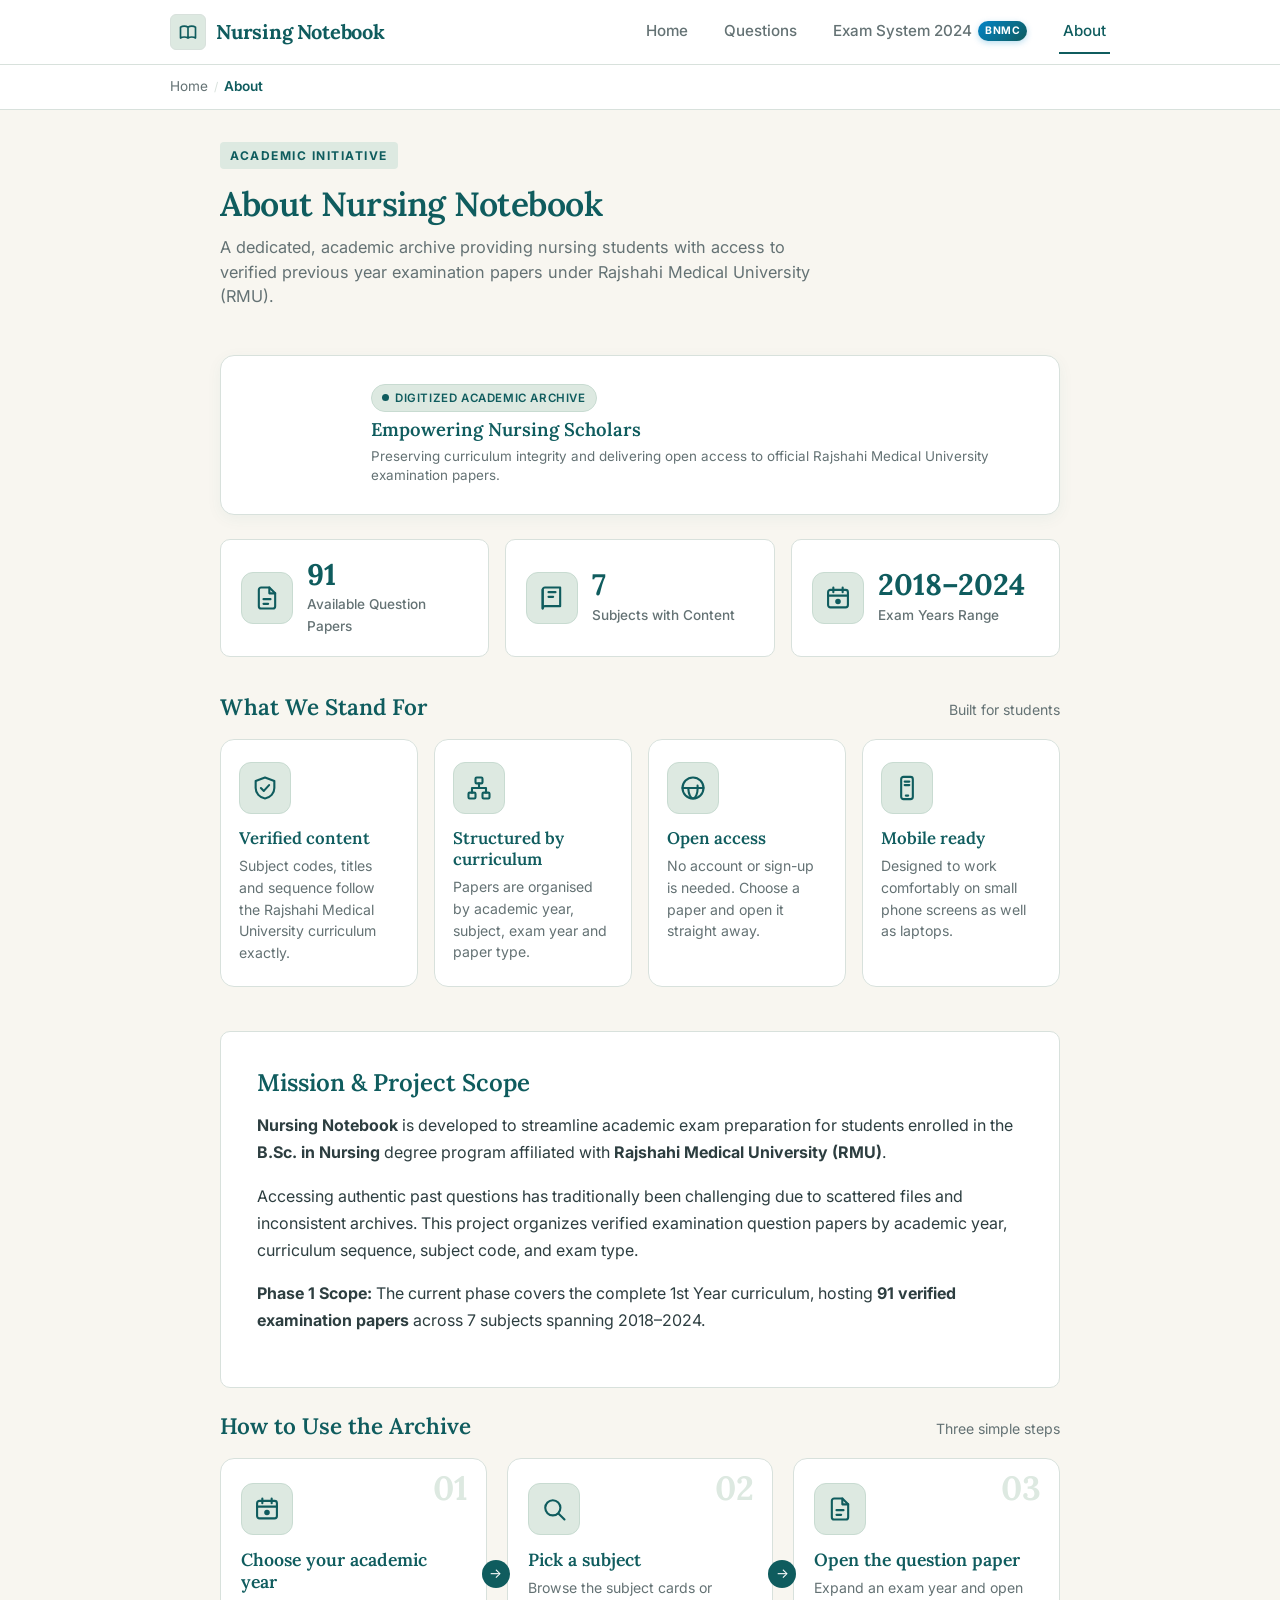
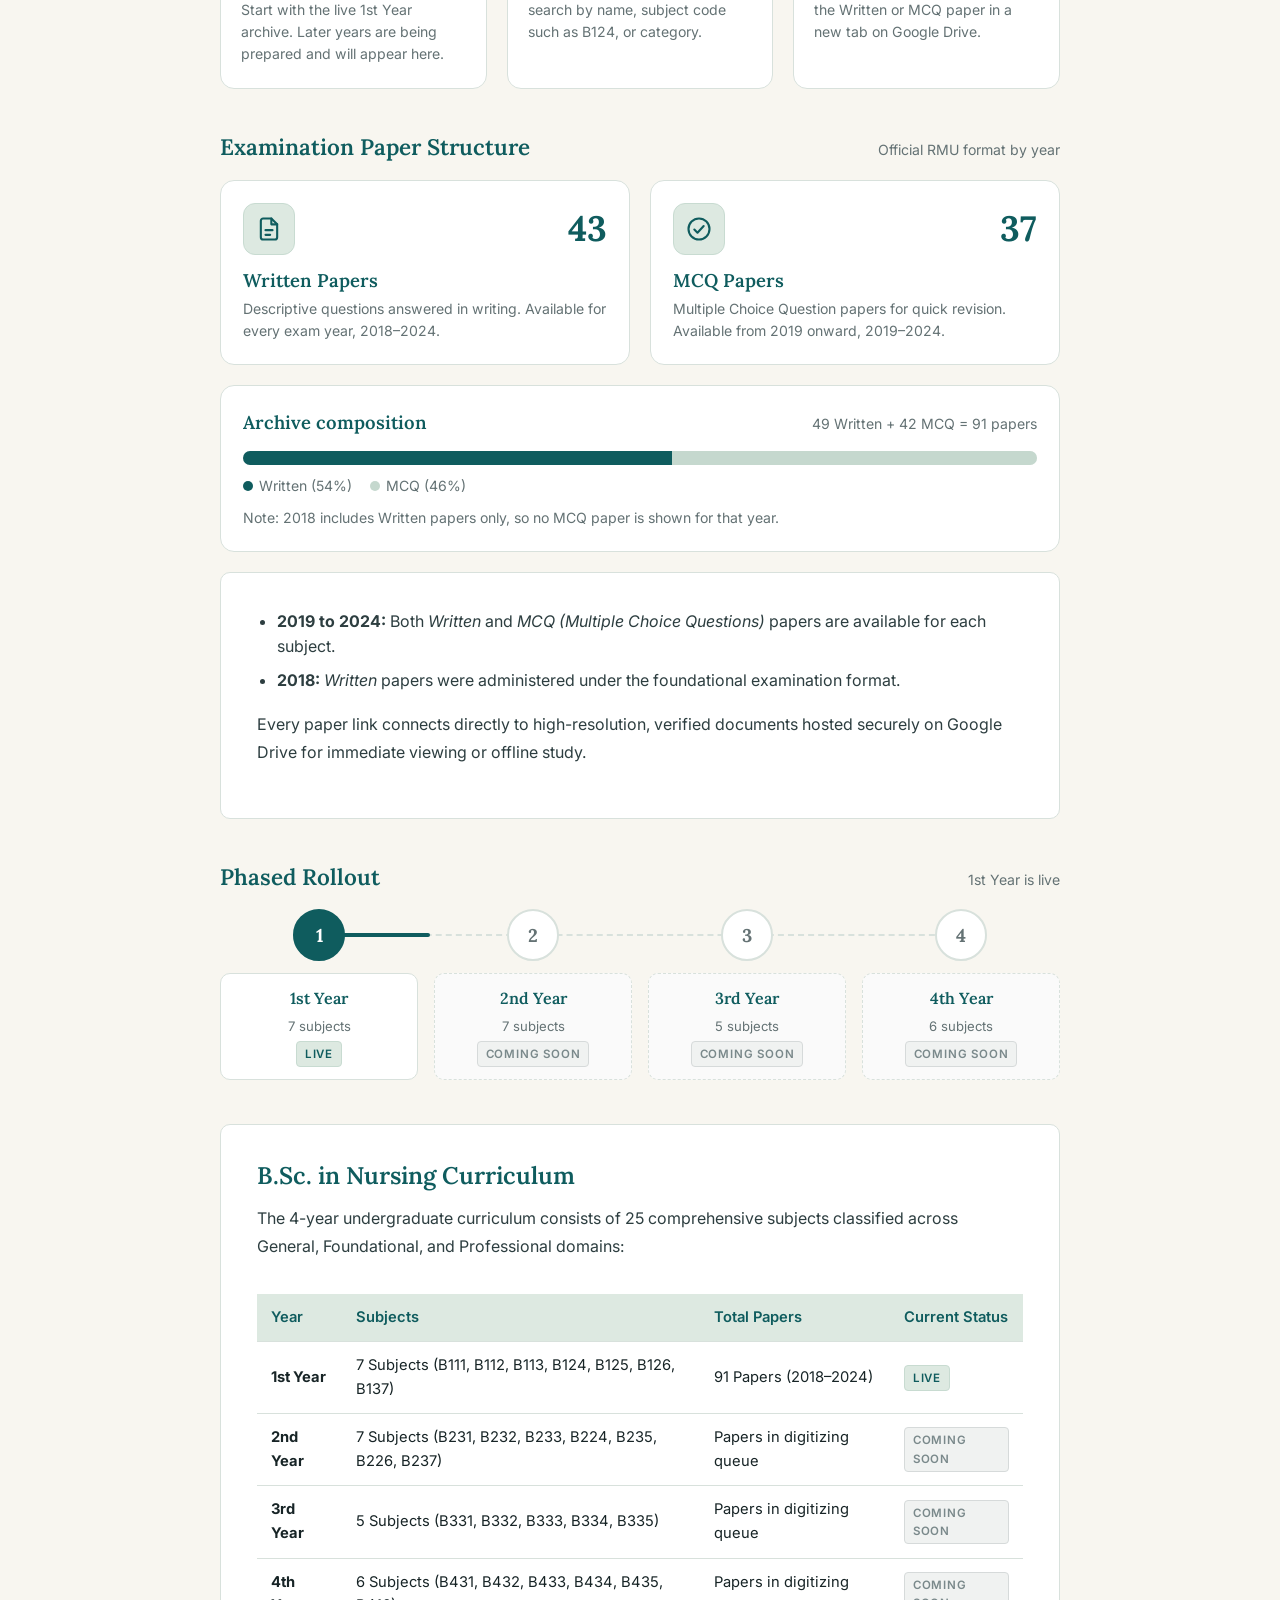
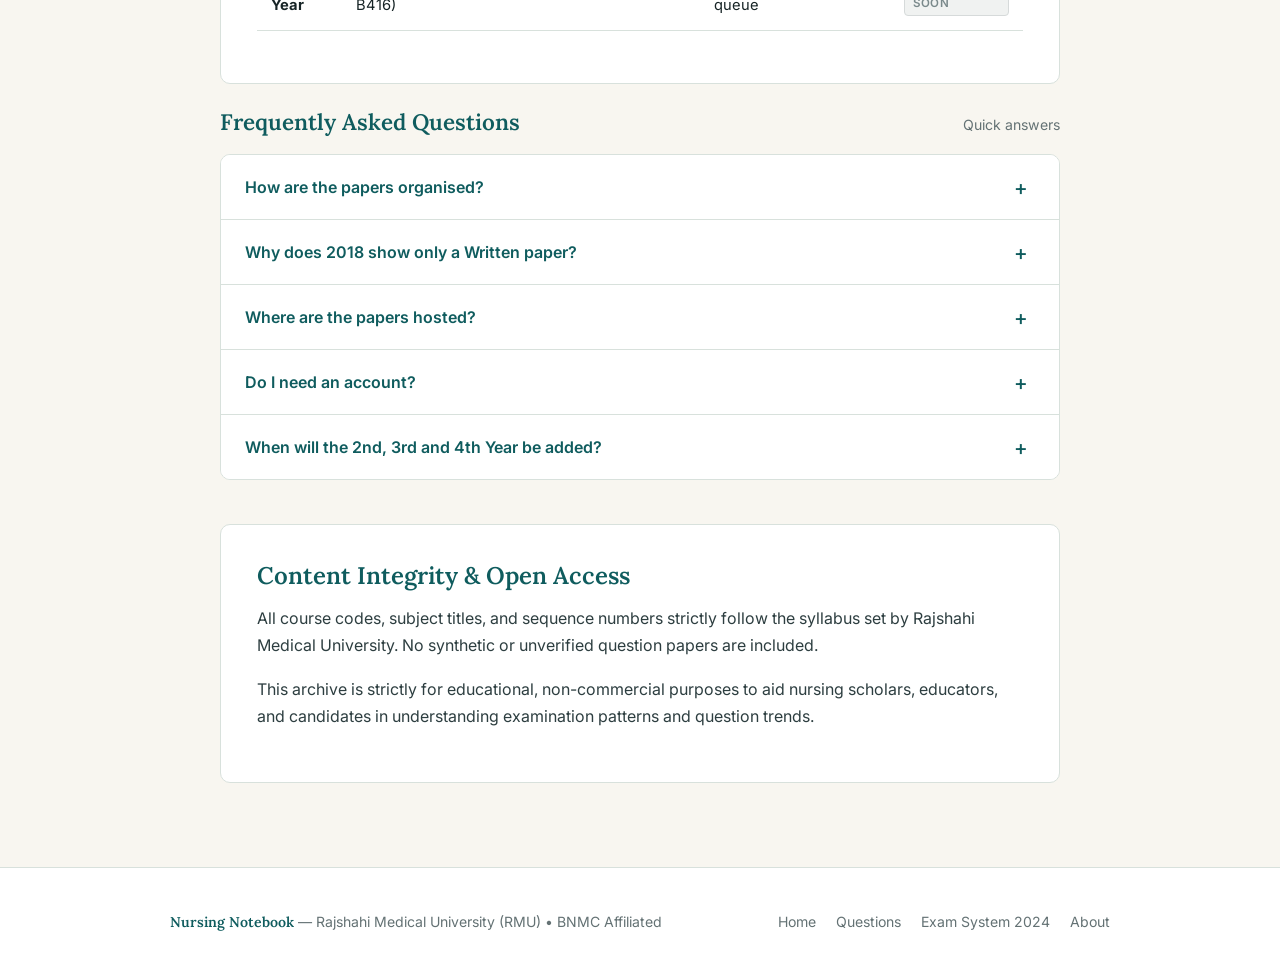
==== commit ff268899: "Add files via upload" ====
--- a/about.html
+++ b/about.html
@@ -5,6 +5,7 @@
   <meta name="viewport" content="width=device-width, initial-scale=1.0, minimum-scale=1.0">
   <title>About | Nursing Notebook - Rajshahi Medical University</title>
   <meta name="description" content="About Nursing Notebook — an academic question bank initiative for B.Sc. in Nursing students under Rajshahi Medical University (RMU).">
+  <meta name="theme-color" content="#0F5C5E">
 
   <!-- Google Fonts: Lora (Headings) & Inter (Body/UI) -->
   <link rel="preconnect" href="https://fonts.googleapis.com">
@@ -13,7 +14,9 @@
 
   <link rel="stylesheet" href="style.css">
 </head>
-<body>
+<body data-page="about" class="about-page">
+
+  <a class="skip-link" href="#about-main">Skip to content</a>
 
   <!-- Top Sticky Navigation -->
   <header class="site-header" role="banner">
@@ -30,7 +33,14 @@
       <!-- Desktop Nav -->
       <nav class="desktop-nav" aria-label="Main Navigation">
         <ul class="nav-links">
+          <li class="nav-item"><a href="index.html#home">Home</a></li>
           <li class="nav-item"><a href="index.html#questions">Questions</a></li>
+          <li class="nav-item">
+            <a href="exam-system.html" class="nav-link-featured">
+              <span>Exam System 2024</span>
+              <span class="nav-pill-badge anim-pulse">BNMC</span>
+            </a>
+          </li>
           <li class="nav-item"><a href="about.html" class="active">About</a></li>
         </ul>
       </nav>
@@ -49,6 +59,7 @@
     <ul class="mobile-nav-links">
       <li><a href="index.html#home">Home</a></li>
       <li><a href="index.html#questions">Questions</a></li>
+      <li><a href="exam-system.html">Exam System 2024 (BNMC)</a></li>
       <li><a href="about.html" class="active">About</a></li>
     </ul>
   </nav>
@@ -64,10 +75,10 @@
   </nav>
 
   <!-- Main Content Wrapper -->
-  <main class="main-content">
-    <div class="container" style="max-width: 820px;">
-      
-      <div class="hero-section" style="border-bottom: none; margin-bottom: 24px; padding-bottom: 0;">
+  <main class="main-content" id="about-main">
+    <div class="container" style="max-width: 880px;">
+
+      <div class="hero-section about-intro">
         <span class="hero-eyebrow">Academic Initiative</span>
         <h1 class="hero-title">About Nursing Notebook</h1>
         <p class="hero-description">
@@ -76,21 +87,33 @@
       </div>
 
       <!-- Animated Academic Feature Card -->
-      <div class="animated-feature-card" style="margin-bottom: 24px; cursor: default; flex-direction: row; text-align: left; gap: 20px; align-items: center;">
-        <div id="about-lottie-box" class="lottie-container" style="width: 110px; height: 110px; margin: 0; flex-shrink: 0;" aria-hidden="true"></div>
+      <div class="animated-feature-card about-feature lottie-host">
+        <div id="about-lottie-box" class="lottie-container" data-lottie="doctor" aria-hidden="true"></div>
         <div class="animated-card-content">
-          <span class="animated-card-badge" style="margin-bottom: 6px;">
+          <span class="animated-card-badge">
             <span class="animated-pulse-dot"></span>
             <span>Digitized Academic Archive</span>
           </span>
-          <h3 class="animated-card-title" style="margin-bottom: 4px;">Empowering Nursing Scholars</h3>
-          <p class="animated-card-desc" style="margin-bottom: 0;">Preserving curriculum integrity and delivering open access to official Rajshahi Medical University examination papers.</p>
+          <h3 class="animated-card-title">Empowering Nursing Scholars</h3>
+          <p class="animated-card-desc">Preserving curriculum integrity and delivering open access to official Rajshahi Medical University examination papers.</p>
         </div>
       </div>
 
+      <!-- Live statistics (computed from data.js) -->
+      <div id="about-stats"></div>
+
+      <!-- What we stand for -->
+      <section class="home-section" aria-labelledby="values-heading">
+        <div class="section-header reveal">
+          <h2 id="values-heading" class="section-title">What We Stand For</h2>
+          <span class="section-subtitle">Built for students</span>
+        </div>
+        <div id="about-values"></div>
+      </section>
+
       <!-- About Section 1: Overview & Scope -->
-      <article class="about-card">
-        <h2>Mission & Project Scope</h2>
+      <article class="about-card reveal">
+        <h2>Mission &amp; Project Scope</h2>
         <p>
           <strong>Nursing Notebook</strong> is developed to streamline academic exam preparation for students enrolled in the <strong>B.Sc. in Nursing</strong> degree program affiliated with <strong>Rajshahi Medical University (RMU)</strong>.
         </p>
@@ -98,30 +121,51 @@
           Accessing authentic past questions has traditionally been challenging due to scattered files and inconsistent archives. This project organizes verified examination question papers by academic year, curriculum sequence, subject code, and exam type.
         </p>
         <p>
-          <strong>Phase 1 Scope:</strong> The current phase covers the complete 1st Year curriculum, hosting <strong>91 verified examination papers</strong> across 7 subjects spanning 2018 through 2024.
+          <strong>Phase 1 Scope:</strong> The current phase covers the complete 1st Year curriculum, hosting <strong><span data-stat="totalPapers">&nbsp;</span> verified examination papers</strong> across <span data-stat="subjectsWithContent">&nbsp;</span> subjects spanning <span data-stat="examRange">&nbsp;</span>.
         </p>
       </article>
 
+      <!-- How to use -->
+      <section class="home-section" aria-labelledby="how-heading">
+        <div class="section-header reveal">
+          <h2 id="how-heading" class="section-title">How to Use the Archive</h2>
+          <span class="section-subtitle">Three simple steps</span>
+        </div>
+        <div id="about-steps"></div>
+      </section>
+
       <!-- About Section 2: Examination Paper Structure -->
-      <article class="about-card">
-        <h2>Examination Paper Structure</h2>
-        <p>
-          Exam papers are curated following the official RMU examination format over the years:
-        </p>
-        <ul>
-          <li><strong>2019 to 2024:</strong> Both <em>Written</em> and <em>MCQ (Multiple Choice Questions)</em> papers are available for each subject.</li>
-          <li><strong>2018:</strong> <em>Written</em> papers were administered under the foundational examination format.</li>
-        </ul>
-        <p>
-          Every paper link connects directly to high-resolution, verified documents hosted securely on Google Drive for immediate viewing or offline study.
-        </p>
-      </article>
+      <section class="home-section" aria-labelledby="structure-heading">
+        <div class="section-header reveal">
+          <h2 id="structure-heading" class="section-title">Examination Paper Structure</h2>
+          <span class="section-subtitle">Official RMU format by year</span>
+        </div>
+        <div id="about-paper-types"></div>
+        <article class="about-card reveal" style="margin-top: 20px;">
+          <ul>
+            <li><strong>2019 to 2024:</strong> Both <em>Written</em> and <em>MCQ (Multiple Choice Questions)</em> papers are available for each subject.</li>
+            <li><strong>2018:</strong> <em>Written</em> papers were administered under the foundational examination format.</li>
+          </ul>
+          <p>
+            Every paper link connects directly to high-resolution, verified documents hosted securely on Google Drive for immediate viewing or offline study.
+          </p>
+        </article>
+      </section>
+
+      <!-- Roadmap -->
+      <section class="home-section" aria-labelledby="roadmap-heading">
+        <div class="section-header reveal">
+          <h2 id="roadmap-heading" class="section-title">Phased Rollout</h2>
+          <span class="section-subtitle">1st Year is live</span>
+        </div>
+        <div id="about-roadmap"></div>
+      </section>
 
       <!-- About Section 3: Curriculum Structure -->
-      <article class="about-card">
-        <h2>B.Sc. in Nursing Curriculum (25 Subjects)</h2>
-        <p>
-          The 4-year undergraduate curriculum consists of 25 comprehensive subjects classified across General, Foundational, and Professional domains:
+      <article class="about-card reveal">
+        <h2>B.Sc. in Nursing Curriculum</h2>
+        <p>
+          The 4-year undergraduate curriculum consists of <span data-stat="totalSubjects">&nbsp;</span> comprehensive subjects classified across General, Foundational, and Professional domains:
         </p>
 
         <div style="overflow-x: auto; margin-top: 18px;">
@@ -134,39 +178,23 @@
                 <th>Current Status</th>
               </tr>
             </thead>
-            <tbody>
-              <tr>
-                <td><strong>1st Year</strong></td>
-                <td>7 Subjects (B111, B112, B113, B124, B125, B126, B137)</td>
-                <td>91 Papers (2018–2024)</td>
-                <td><span class="year-status-badge live">Live</span></td>
-              </tr>
-              <tr>
-                <td><strong>2nd Year</strong></td>
-                <td>7 Subjects (B231, B232, B233, B224, B235, B226, B237)</td>
-                <td>Papers in digitizing queue</td>
-                <td><span class="year-status-badge soon">Coming Soon</span></td>
-              </tr>
-              <tr>
-                <td><strong>3rd Year</strong></td>
-                <td>5 Subjects (B331, B332, B333, B334, B335)</td>
-                <td>Papers in digitizing queue</td>
-                <td><span class="year-status-badge soon">Coming Soon</span></td>
-              </tr>
-              <tr>
-                <td><strong>4th Year</strong></td>
-                <td>6 Subjects (B431, B432, B433, B434, B435, B416)</td>
-                <td>Papers in digitizing queue</td>
-                <td><span class="year-status-badge soon">Coming Soon</span></td>
-              </tr>
-            </tbody>
+            <tbody id="about-curriculum-body"></tbody>
           </table>
         </div>
       </article>
 
+      <!-- FAQ -->
+      <section class="home-section" aria-labelledby="faq-heading">
+        <div class="section-header reveal">
+          <h2 id="faq-heading" class="section-title">Frequently Asked Questions</h2>
+          <span class="section-subtitle">Quick answers</span>
+        </div>
+        <div id="about-faq" class="reveal"></div>
+      </section>
+
       <!-- About Section 4: Academic Integrity -->
-      <article class="about-card">
-        <h2>Content Integrity & Open Access</h2>
+      <article class="about-card reveal">
+        <h2>Content Integrity &amp; Open Access</h2>
         <p>
           All course codes, subject titles, and sequence numbers strictly follow the syllabus set by Rajshahi Medical University. No synthetic or unverified question papers are included.
         </p>
@@ -183,55 +211,21 @@
     <div class="container footer-inner">
       <div>
         <span class="footer-brand">Nursing Notebook</span> &mdash;
-        <span>Rajshahi Medical University (RMU)</span>
+        <span>Rajshahi Medical University (RMU) &bull; BNMC Affiliated</span>
       </div>
       <ul class="footer-links">
         <li><a href="index.html#home">Home</a></li>
         <li><a href="index.html#questions">Questions</a></li>
+        <li><a href="exam-system.html">Exam System 2024</a></li>
         <li><a href="about.html">About</a></li>
       </ul>
     </div>
   </footer>
 
-  <!-- Animation Scripts -->
+  <!-- Scripts (all local, works offline via file://) -->
   <script src="assets/lottie.min.js"></script>
   <script src="assets/animations-bundle.js"></script>
-
-  <script>
-    // Header mobile menu toggle for about.html
-    const menuBtn = document.getElementById('mobile-menu-btn');
-    const mobileNav = document.getElementById('mobile-nav');
-    if (menuBtn && mobileNav) {
-      let open = false;
-      menuBtn.addEventListener('click', function () {
-        open = !open;
-        if (open) {
-          mobileNav.classList.add('open');
-          menuBtn.setAttribute('aria-expanded', 'true');
-        } else {
-          mobileNav.classList.remove('open');
-          menuBtn.setAttribute('aria-expanded', 'false');
-        }
-      });
-    }
-
-    // Initialize Lottie Doctor / Healthcare Animation on about.html
-    if (typeof lottie !== 'undefined' && window.ANIMATIONS && window.ANIMATIONS.doctor) {
-      const container = document.getElementById('about-lottie-box');
-      if (container) {
-        try {
-          lottie.loadAnimation({
-            container: container,
-            renderer: 'svg',
-            loop: true,
-            autoplay: true,
-            animationData: window.ANIMATIONS.doctor
-          });
-        } catch (e) {
-          console.warn('Lottie init error on about page:', e);
-        }
-      }
-    }
-  </script>
+  <script src="data.js"></script>
+  <script src="app.js"></script>
 </body>
 </html>
--- a/style.css
+++ b/style.css
@@ -808,7 +808,7 @@
   background-color: var(--color-sage-hover);
 }
 
-/* Subject Cards Grid */
+/* Animated Subject Cards Grid */
 .subjects-grid {
   display: grid;
   grid-template-columns: repeat(2, 1fr);
@@ -821,17 +821,20 @@
   background-color: var(--color-white);
   border: 1px solid var(--color-border);
   border-radius: var(--radius-md);
-  padding: 22px;
+  padding: 20px;
   text-decoration: none;
   color: var(--color-text);
+  position: relative;
+  overflow: hidden;
+  box-shadow: 0 2px 8px rgba(15, 92, 94, 0.03);
   transition: transform var(--transition), border-color var(--transition), box-shadow var(--transition);
   cursor: pointer;
 }
 
 .subject-card:hover {
-  transform: translateY(-2px);
+  transform: translateY(-3px);
   border-color: var(--color-primary-teal);
-  box-shadow: 0 4px 14px rgba(15, 92, 94, 0.08);
+  box-shadow: 0 8px 22px rgba(15, 92, 94, 0.09);
 }
 
 .subject-card.disabled {
@@ -846,27 +849,76 @@
   box-shadow: none;
 }
 
-.subject-card-code {
+.subject-card-header {
+  display: flex;
+  align-items: center;
+  justify-content: space-between;
+  margin-bottom: 12px;
+}
+
+.subject-animated-icon {
+  width: 56px;
+  height: 56px;
+  border-radius: 16px;
+  background: linear-gradient(145deg, #FFFFFF, #F1F5F9);
+  border: 1px solid rgba(15, 92, 94, 0.12);
+  display: flex;
+  align-items: center;
+  justify-content: center;
+  flex-shrink: 0;
+  padding: 6px;
+  box-shadow: 0 4px 14px rgba(15, 92, 94, 0.08), inset 0 1px 1px #FFFFFF;
+  transition: transform 0.35s cubic-bezier(0.34, 1.56, 0.64, 1), box-shadow 0.35s ease, background 0.35s ease;
+}
+
+.subject-card:hover .subject-animated-icon {
+  transform: translateY(-3px) scale(1.08) rotate(2deg);
+  box-shadow: 0 12px 24px rgba(15, 92, 94, 0.18), 0 2px 6px rgba(0, 0, 0, 0.04);
+}
+
+.subject-animated-icon svg {
+  width: 100%;
+  height: 100%;
+  display: block;
+  overflow: visible;
+  transition: transform 0.3s ease;
+}
+
+.subject-card:hover .subject-animated-icon svg {
+  transform: scale(1.04);
+}
+
+.subject-card-code-badge {
   font-family: var(--font-body);
-  font-size: 0.82rem;
+  font-size: 0.8rem;
   font-weight: 700;
   letter-spacing: 0.5px;
   color: var(--color-primary-teal);
-  margin-bottom: 8px;
+  background-color: rgba(15, 92, 94, 0.06);
+  padding: 3px 8px;
+  border-radius: 4px;
 }
 
 .subject-card-title {
   font-family: var(--font-heading);
-  font-size: 1.18rem;
+  font-size: 1.15rem;
   font-weight: 600;
   color: var(--color-text);
   line-height: 1.35;
-  margin-bottom: 14px;
+  margin-bottom: 10px;
   flex: 1;
+  transition: color var(--transition);
+}
+
+.subject-card:hover .subject-card-title {
+  color: var(--color-primary-teal);
 }
 
 .subject-card-middle {
-  margin-bottom: 14px;
+  display: flex;
+  align-items: center;
+  gap: 8px;
+  margin-bottom: 12px;
 }
 
 .category-tag {
@@ -902,24 +954,109 @@
   color: var(--color-primary-teal);
 }
 
-/* Subject Detail View */
+/* Subject Micro-Animations (SVG elements) */
+@keyframes svgPulse {
+  0% { transform: scale(1); }
+  50% { transform: scale(1.15); }
+  100% { transform: scale(1); }
+}
+
+@keyframes ecgMove {
+  0% { stroke-dashoffset: 60; }
+  100% { stroke-dashoffset: 0; }
+}
+
+@keyframes floatSoft {
+  0% { transform: translateY(0); }
+  50% { transform: translateY(-3px); }
+  100% { transform: translateY(0); }
+}
+
+@keyframes scanGlow {
+  0% { opacity: 0.35; }
+  50% { opacity: 1; }
+  100% { opacity: 0.35; }
+}
+
+@keyframes rotateSoft {
+  0% { transform: rotate(0deg); }
+  100% { transform: rotate(360deg); }
+}
+
+.anim-pulse {
+  animation: svgPulse 2s infinite ease-in-out;
+  transform-origin: center;
+}
+
+.anim-ecg {
+  stroke-dasharray: 60;
+  animation: ecgMove 2s infinite linear;
+}
+
+.anim-float {
+  animation: floatSoft 2.5s infinite ease-in-out;
+}
+
+.anim-scan {
+  animation: scanGlow 2s infinite ease-in-out;
+}
+
+.anim-rotate {
+  animation: rotateSoft 10s infinite linear;
+  transform-origin: center;
+}
+
+/* Subject Detail View & Animated Hero Card */
 .subject-detail-view {
-  max-width: 800px;
+  max-width: 820px;
   margin: 0 auto;
 }
 
-.subject-header-box {
+.subject-animated-hero-card {
+  display: grid;
+  grid-template-columns: 1fr 200px;
+  gap: 24px;
+  align-items: center;
   background-color: var(--color-white);
   border: 1px solid var(--color-border);
-  border-radius: var(--radius-md);
-  padding: 28px;
+  border-radius: var(--radius-lg);
+  padding: 28px 24px;
   margin-bottom: 28px;
+  box-shadow: 0 4px 18px rgba(15, 92, 94, 0.05);
+  position: relative;
+  overflow: hidden;
+}
+
+.subject-hero-left {
+  display: flex;
+  flex-direction: column;
+}
+
+.subject-hero-right {
+  display: flex;
+  align-items: center;
+  justify-content: center;
+}
+
+.subject-hero-lottie-box {
+  width: 170px;
+  height: 170px;
+  display: flex;
+  align-items: center;
+  justify-content: center;
+  pointer-events: none;
+}
+
+.subject-hero-lottie-box svg {
+  width: 100% !important;
+  height: 100% !important;
+  display: block;
 }
 
 .subject-meta-row {
   display: flex;
   align-items: center;
-  gap: 12px;
+  gap: 10px;
   margin-bottom: 10px;
 }
 
@@ -932,12 +1069,33 @@
 .subject-detail-title {
   font-size: 2rem;
   color: var(--color-primary-teal);
-  margin-bottom: 12px;
+  margin-bottom: 10px;
 }
 
 .subject-detail-summary {
   font-size: 0.95rem;
   color: var(--color-muted-text);
+  line-height: 1.5;
+}
+
+.subject-card-highlights {
+  display: flex;
+  flex-wrap: wrap;
+  gap: 8px;
+  margin-top: 14px;
+}
+
+.highlight-pill {
+  display: inline-flex;
+  align-items: center;
+  gap: 6px;
+  font-size: 0.78rem;
+  font-weight: 600;
+  color: var(--color-primary-teal);
+  background-color: var(--color-soft-sage);
+  padding: 4px 10px;
+  border-radius: 20px;
+  border: 1px solid var(--color-badge-border);
 }
 
 /* Accordion Container */
@@ -1330,14 +1488,35 @@
     width: 100%;
   }
 
+  .subject-animated-hero-card {
+    grid-template-columns: 1fr;
+    text-align: center;
+    padding: 22px 16px;
+    gap: 16px;
+  }
+
+  .subject-hero-left {
+    align-items: center;
+  }
+
+  .subject-meta-row {
+    justify-content: center;
+  }
+
+  .subject-card-highlights {
+    justify-content: center;
+  }
+
+  .subject-hero-lottie-box {
+    width: 130px;
+    height: 130px;
+    margin: 0 auto;
+  }
+
   .subject-detail-title {
     font-size: 1.5rem;
   }
 
-  .subject-header-box {
-    padding: 20px 16px;
-  }
-
   .accordion-trigger {
     padding: 14px 16px;
   }
@@ -1346,3 +1525,2103 @@
     padding: 16px;
   }
 }
+
+/* ==========================================================================
+   v2.1 — Animated Component System
+   Motion-first additions on top of the academic base design.
+   Palette is unchanged (Teal / Sage / Ivory); no gradients, no glassmorphism.
+   ========================================================================== */
+
+/* ---- Accessibility & touch targets ---- */
+.skip-link {
+  position: absolute;
+  left: -999px;
+  top: 8px;
+  z-index: 300;
+  display: inline-flex;
+  align-items: center;
+  min-height: var(--min-touch-target);
+  padding: 0 16px;
+  background-color: var(--color-primary-teal);
+  color: var(--color-white);
+  border-radius: var(--radius-sm);
+  font-weight: 600;
+}
+
+.skip-link:focus {
+  left: 12px;
+  color: var(--color-white);
+}
+
+a:focus-visible,
+button:focus-visible,
+input:focus-visible {
+  outline: 2px solid var(--color-primary-teal);
+  outline-offset: 2px;
+}
+
+.nav-item a {
+  display: inline-flex;
+  align-items: center;
+  min-height: var(--min-touch-target);
+}
+
+.breadcrumb-bar {
+  padding: 0;
+}
+
+.breadcrumb-item a {
+  display: inline-flex;
+  align-items: center;
+  min-height: var(--min-touch-target);
+}
+
+.breadcrumb-current {
+  display: inline-flex;
+  align-items: center;
+  min-height: var(--min-touch-target);
+}
+
+.back-btn {
+  min-height: var(--min-touch-target);
+  padding: 8px 16px;
+}
+
+.footer-links a {
+  display: inline-flex;
+  align-items: center;
+  min-height: var(--min-touch-target);
+}
+
+.search-clear-btn {
+  min-width: var(--min-touch-target);
+  min-height: var(--min-touch-target);
+}
+
+.hero-content {
+  min-width: 0;
+}
+
+/* ---- Global effects: scroll progress, header, back-to-top, page enter ---- */
+#scroll-progress {
+  position: fixed;
+  top: 0;
+  left: 0;
+  width: 100%;
+  height: 3px;
+  background-color: var(--color-primary-teal);
+  transform: scaleX(0);
+  transform-origin: 0 50%;
+  z-index: 200;
+  pointer-events: none;
+}
+
+.site-header {
+  transition: box-shadow var(--transition);
+}
+
+.site-header.scrolled {
+  box-shadow: 0 4px 18px rgba(15, 92, 94, 0.09);
+}
+
+.back-to-top {
+  position: fixed;
+  right: 18px;
+  bottom: 18px;
+  z-index: 90;
+  width: 48px;
+  height: 48px;
+  display: flex;
+  align-items: center;
+  justify-content: center;
+  border-radius: 50%;
+  background-color: var(--color-primary-teal);
+  color: var(--color-white);
+  box-shadow: 0 6px 18px rgba(8, 73, 75, 0.25);
+  opacity: 0;
+  transform: translateY(14px);
+  pointer-events: none;
+  transition: opacity var(--transition), transform var(--transition), background-color var(--transition);
+}
+
+.back-to-top svg {
+  width: 20px;
+  height: 20px;
+}
+
+.back-to-top.visible {
+  opacity: 1;
+  transform: translateY(0);
+  pointer-events: auto;
+}
+
+.back-to-top:hover {
+  background-color: var(--color-dark-teal);
+}
+
+@keyframes viewEnter {
+  from { opacity: 0; transform: translateY(10px); }
+  to { opacity: 1; transform: translateY(0); }
+}
+
+.view-enter {
+  animation: viewEnter 0.4s ease-out;
+}
+
+/* ---- Scroll reveal (animation based so hover transforms stay snappy) ---- */
+@keyframes revealUp {
+  from { opacity: 0; transform: translateY(18px); }
+  to { opacity: 1; transform: translateY(0); }
+}
+
+.reveal {
+  opacity: 0;
+}
+
+.reveal.in {
+  opacity: 1;
+  animation: revealUp 0.6s cubic-bezier(0.2, 0.7, 0.2, 1) var(--d, 0ms) backwards;
+}
+
+/* ---- Pointer tilt ---- */
+.tilt.in,
+.tilt:not(.reveal) {
+  transform: perspective(900px) rotateX(var(--rx, 0deg)) rotateY(var(--ry, 0deg));
+}
+
+.tilt.in:hover,
+.tilt:not(.reveal):hover {
+  transform: perspective(900px) translateY(-4px) rotateX(var(--rx, 0deg)) rotateY(var(--ry, 0deg));
+}
+
+/* ---- Animated SVG icon system ---- */
+.anim-pulse,
+.anim-float,
+.anim-rotate,
+.anim-scan {
+  transform-box: fill-box;
+  transform-origin: center;
+}
+
+.anim-pulse.d2, .anim-scan.d2 { animation-delay: 0.3s; }
+.anim-pulse.d3, .anim-scan.d3 { animation-delay: 0.6s; }
+
+@keyframes drawLine {
+  0% { stroke-dashoffset: 24; }
+  55%, 100% { stroke-dashoffset: 0; }
+}
+
+@keyframes searchMove {
+  0%, 100% { transform: translate(0, 0); }
+  25% { transform: translate(2px, -2px); }
+  50% { transform: translate(-1px, 1.5px); }
+  75% { transform: translate(1.5px, 1px); }
+}
+
+@keyframes writeMove {
+  0%, 100% { transform: translate(0, 0); }
+  50% { transform: translate(-2px, 1.5px); }
+}
+
+.anim-draw {
+  stroke-dasharray: 24;
+  animation: drawLine 2.6s ease-in-out infinite;
+}
+
+.anim-search {
+  animation: searchMove 3s ease-in-out infinite;
+}
+
+.anim-write {
+  animation: writeMove 2.4s ease-in-out infinite;
+}
+
+.anim-hand {
+  transform-origin: 12px 13px;
+  animation: rotateSoft 4s linear infinite;
+}
+
+.icon-tile {
+  display: inline-flex;
+  align-items: center;
+  justify-content: center;
+  flex-shrink: 0;
+  width: 52px;
+  height: 52px;
+  border-radius: 12px;
+  background-color: var(--color-soft-sage);
+  border: 1px solid var(--color-badge-border);
+  color: var(--color-primary-teal);
+  transition: background-color var(--transition), transform var(--transition);
+}
+
+.icon-tile svg {
+  width: 28px;
+  height: 28px;
+  display: block;
+}
+
+/* Subject card icons: vibrant, smooth animations */
+.subject-animated-icon {
+  color: var(--color-primary-teal);
+}
+
+.subject-animated-icon.muted {
+  filter: grayscale(0.45) opacity(0.82);
+  background: linear-gradient(145deg, #F8FAFC, #E2E8F0);
+  border-color: #CBD5E1;
+  box-shadow: 0 2px 8px rgba(100, 116, 139, 0.08);
+}
+
+.subject-card-code-badge.muted {
+  color: var(--color-coming-soon-text);
+  background-color: rgba(122, 137, 139, 0.12);
+}
+
+/* Subtle micro-animations inside subject vector graphics */
+.svg-anim-pulse,
+.svg-anim-float,
+.svg-anim-ecg,
+.svg-anim-bubble,
+.svg-anim-spin {
+  animation-play-state: running;
+}
+
+.subject-card.disabled .subject-animated-icon svg * {
+  animation-play-state: paused !important;
+}
+
+/* Paper coverage chips on live subject cards */
+.coverage-row {
+  display: flex;
+  flex-wrap: wrap;
+  gap: 4px;
+  margin-bottom: 12px;
+}
+
+@keyframes chipIn {
+  from { opacity: 0; transform: scale(0.7); }
+  to { opacity: 1; transform: scale(1); }
+}
+
+.cov-chip {
+  font-size: 0.68rem;
+  font-weight: 600;
+  line-height: 1.5;
+  color: var(--color-primary-teal);
+  background-color: var(--color-badge-bg);
+  border: 1px solid var(--color-badge-border);
+  border-radius: 4px;
+  padding: 1px 6px;
+  transition: background-color var(--transition);
+  animation: chipIn 0.4s ease-out calc(var(--i, 0) * 50ms) backwards;
+}
+
+.subject-card:hover .cov-chip {
+  background-color: var(--color-soft-sage);
+}
+
+/* ---- Hero extras ---- */
+.hero-section {
+  position: relative;
+}
+
+.hero-chips {
+  display: flex;
+  flex-wrap: wrap;
+  align-items: center;
+  gap: 8px;
+  margin-top: 14px;
+}
+
+.hero-chips-label {
+  font-size: 0.82rem;
+  font-weight: 500;
+  color: var(--color-muted-text);
+}
+
+.hero-chip {
+  position: relative;
+  height: 34px;
+  padding: 0 14px;
+  border-radius: 999px;
+  background-color: var(--color-white);
+  border: 1px solid var(--color-border);
+  color: var(--color-primary-teal);
+  font-size: 0.82rem;
+  font-weight: 600;
+  transition: background-color var(--transition), border-color var(--transition), transform var(--transition);
+}
+
+/* Expands the touch target to 44px without enlarging the pill */
+.hero-chip::after {
+  content: '';
+  position: absolute;
+  top: -5px;
+  bottom: -5px;
+  left: -2px;
+  right: -2px;
+}
+
+.hero-chip:hover {
+  background-color: var(--color-soft-sage);
+  border-color: var(--color-badge-border);
+  transform: translateY(-1px);
+}
+
+.hero-ecg {
+  display: block;
+  width: 100%;
+  max-width: 640px;
+  height: 34px;
+  margin-top: 20px;
+  overflow: visible;
+}
+
+.hero-ecg path {
+  fill: none;
+  stroke-linecap: round;
+  stroke-linejoin: round;
+  stroke-width: 2;
+}
+
+.hero-ecg .ecg-base {
+  stroke: var(--color-border);
+}
+
+.hero-ecg .ecg-live {
+  stroke: var(--color-primary-teal);
+  stroke-dasharray: 40 200;
+  animation: ecgSweep 3.4s linear infinite;
+}
+
+@keyframes ecgSweep {
+  from { stroke-dashoffset: 40; }
+  to { stroke-dashoffset: -100; }
+}
+
+/* ---- Stats strip with icons ---- */
+.stat-card {
+  display: flex;
+  align-items: center;
+  gap: 14px;
+}
+
+.stat-card:hover .icon-tile {
+  background-color: var(--color-sage-hover);
+  transform: scale(1.06);
+}
+
+.stat-text {
+  min-width: 0;
+}
+
+/* ---- Generic section spacing ---- */
+.home-section {
+  margin-bottom: 44px;
+}
+
+/* ---- Roadmap ---- */
+.roadmap {
+  position: relative;
+  display: grid;
+  grid-template-columns: repeat(4, 1fr);
+  gap: 16px;
+}
+
+.roadmap::before {
+  content: '';
+  position: absolute;
+  top: 25px;
+  left: 12.5%;
+  right: 12.5%;
+  border-top: 2px dashed var(--color-border);
+}
+
+.roadmap-line-fill {
+  position: absolute;
+  top: 24px;
+  left: 12.5%;
+  height: 4px;
+  width: 0;
+  background-color: var(--color-primary-teal);
+  border-radius: 2px;
+  transition: width 1.4s cubic-bezier(0.2, 0.7, 0.2, 1) 0.4s;
+}
+
+.roadmap.in .roadmap-line-fill {
+  width: 12.5%;
+}
+
+.roadmap-node {
+  position: relative;
+  z-index: 1;
+  display: flex;
+  flex-direction: column;
+  align-items: center;
+  text-align: center;
+  color: var(--color-text);
+}
+
+.roadmap-dot {
+  position: relative;
+  display: flex;
+  align-items: center;
+  justify-content: center;
+  width: 52px;
+  height: 52px;
+  margin-bottom: 12px;
+  border-radius: 50%;
+  background-color: var(--color-white);
+  border: 2px solid var(--color-border);
+  font-family: var(--font-heading);
+  font-size: 1.15rem;
+  font-weight: 700;
+  color: var(--color-muted-text);
+  flex-shrink: 0;
+}
+
+.roadmap-node.live .roadmap-dot {
+  background-color: var(--color-primary-teal);
+  border-color: var(--color-primary-teal);
+  color: var(--color-white);
+}
+
+.roadmap-node.live .roadmap-dot::after {
+  content: '';
+  position: absolute;
+  inset: -6px;
+  border-radius: 50%;
+  border: 2px solid var(--color-primary-teal);
+  opacity: 0;
+  animation: ringPulse 2.2s ease-out infinite;
+}
+
+@keyframes ringPulse {
+  0% { transform: scale(0.85); opacity: 0.6; }
+  100% { transform: scale(1.3); opacity: 0; }
+}
+
+.roadmap-body {
+  display: flex;
+  flex-direction: column;
+  align-items: center;
+  gap: 4px;
+  width: 100%;
+  padding: 12px 10px;
+  background-color: var(--color-white);
+  border: 1px solid var(--color-border);
+  border-radius: var(--radius-md);
+  transition: transform var(--transition), border-color var(--transition), box-shadow var(--transition);
+}
+
+.roadmap-node.live:hover .roadmap-body {
+  transform: translateY(-3px);
+  border-color: var(--color-primary-teal);
+  box-shadow: 0 8px 20px rgba(15, 92, 94, 0.09);
+}
+
+.roadmap-node.soon .roadmap-body {
+  background-color: #FAFAFA;
+  border-style: dashed;
+}
+
+.roadmap-name {
+  font-family: var(--font-heading);
+  font-weight: 600;
+  color: var(--color-primary-teal);
+}
+
+.roadmap-meta {
+  font-size: 0.82rem;
+  color: var(--color-muted-text);
+}
+
+/* ---- Coming soon shimmer ---- */
+.shimmer-bar {
+  position: relative;
+  height: 6px;
+  margin: 2px 0 12px;
+  border-radius: 3px;
+  background-color: var(--color-coming-soon-bg);
+  overflow: hidden;
+}
+
+.shimmer-bar.wide {
+  max-width: 320px;
+  margin-top: 16px;
+}
+
+.shimmer-bar::after {
+  content: '';
+  position: absolute;
+  top: 0;
+  bottom: 0;
+  width: 40%;
+  border-radius: 3px;
+  background-color: rgba(15, 92, 94, 0.22);
+  animation: shimmerMove 2s ease-in-out infinite;
+}
+
+@keyframes shimmerMove {
+  0% { left: -40%; }
+  100% { left: 100%; }
+}
+
+.year-status-badge .animated-pulse-dot {
+  display: inline-block;
+  margin-right: 6px;
+  vertical-align: middle;
+}
+
+/* ---- How it works ---- */
+.steps-grid {
+  display: grid;
+  grid-template-columns: repeat(3, 1fr);
+  gap: 20px;
+}
+
+.step-card {
+  position: relative;
+  background-color: var(--color-white);
+  border: 1px solid var(--color-border);
+  border-radius: var(--radius-lg);
+  padding: 24px 20px;
+  transition: transform var(--transition), border-color var(--transition), box-shadow var(--transition);
+}
+
+.step-card:hover {
+  transform: translateY(-3px);
+  border-color: var(--color-primary-teal);
+  box-shadow: 0 8px 22px rgba(15, 92, 94, 0.09);
+}
+
+.step-card:hover .icon-tile {
+  background-color: var(--color-sage-hover);
+}
+
+.step-num {
+  position: absolute;
+  top: 12px;
+  right: 18px;
+  font-family: var(--font-heading);
+  font-size: 2.1rem;
+  font-weight: 700;
+  color: var(--color-soft-sage);
+  line-height: 1;
+}
+
+.step-title {
+  font-size: 1.1rem;
+  margin: 14px 0 6px;
+}
+
+.step-text {
+  font-size: 0.88rem;
+  color: var(--color-muted-text);
+  line-height: 1.55;
+}
+
+.step-card:not(:last-child)::after {
+  content: '\2192';
+  position: absolute;
+  top: 50%;
+  right: -24px;
+  width: 28px;
+  height: 28px;
+  margin-top: -14px;
+  display: flex;
+  align-items: center;
+  justify-content: center;
+  border-radius: 50%;
+  background-color: var(--color-primary-teal);
+  color: var(--color-white);
+  font-size: 0.85rem;
+  z-index: 2;
+  animation: nudge 1.8s ease-in-out infinite;
+}
+
+@keyframes nudge {
+  0%, 100% { transform: translateX(0); }
+  50% { transform: translateX(4px); }
+}
+
+/* ---- Paper types ---- */
+.paper-types-grid {
+  display: grid;
+  grid-template-columns: repeat(2, 1fr);
+  gap: 20px;
+}
+
+.type-card {
+  background-color: var(--color-white);
+  border: 1px solid var(--color-border);
+  border-radius: var(--radius-lg);
+  padding: 22px;
+  transition: border-color var(--transition), box-shadow var(--transition);
+}
+
+.type-card:hover {
+  border-color: var(--color-primary-teal);
+  box-shadow: 0 8px 22px rgba(15, 92, 94, 0.08);
+}
+
+.type-card-wide {
+  grid-column: 1 / -1;
+}
+
+.type-card-top {
+  display: flex;
+  align-items: center;
+  justify-content: space-between;
+  margin-bottom: 14px;
+}
+
+.type-count {
+  font-family: var(--font-heading);
+  font-size: 2.2rem;
+  font-weight: 700;
+  line-height: 1;
+  color: var(--color-primary-teal);
+}
+
+.type-title {
+  display: block;
+  font-family: var(--font-heading);
+  font-size: 1.15rem;
+  font-weight: 600;
+  color: var(--color-primary-teal);
+  margin-bottom: 6px;
+}
+
+.type-text,
+.type-note,
+.type-split-note,
+.split-legend {
+  font-size: 0.88rem;
+  color: var(--color-muted-text);
+  line-height: 1.55;
+}
+
+.type-note {
+  margin-top: 10px;
+}
+
+.type-split-head {
+  display: flex;
+  flex-wrap: wrap;
+  align-items: baseline;
+  justify-content: space-between;
+  gap: 6px;
+}
+
+.type-split-head .type-title {
+  margin-bottom: 0;
+}
+
+.split-bar {
+  display: flex;
+  height: 14px;
+  margin: 14px 0 10px;
+  border-radius: 999px;
+  overflow: hidden;
+  background-color: var(--color-coming-soon-bg);
+}
+
+.split-seg {
+  display: block;
+  width: 0;
+  height: 100%;
+  transition: width 1.2s cubic-bezier(0.2, 0.7, 0.2, 1) 0.2s;
+}
+
+.type-card.in .split-seg {
+  width: var(--w);
+}
+
+.split-written,
+.legend-written {
+  background-color: var(--color-primary-teal);
+}
+
+.split-mcq,
+.legend-mcq {
+  background-color: var(--color-sage-hover);
+}
+
+.split-legend {
+  display: flex;
+  flex-wrap: wrap;
+  gap: 18px;
+}
+
+.legend-dot {
+  display: inline-block;
+  width: 10px;
+  height: 10px;
+  margin-right: 6px;
+  border-radius: 50%;
+}
+
+/* ---- Tips / value cards ---- */
+.tips-grid {
+  display: grid;
+  grid-template-columns: repeat(auto-fit, minmax(200px, 1fr));
+  gap: 16px;
+}
+
+.tip-card {
+  background-color: var(--color-white);
+  border: 1px solid var(--color-border);
+  border-radius: var(--radius-lg);
+  padding: 22px 18px;
+  transition: border-color var(--transition), box-shadow var(--transition), transform var(--transition);
+}
+
+.tip-card:hover {
+  border-color: var(--color-primary-teal);
+  box-shadow: 0 8px 22px rgba(15, 92, 94, 0.09);
+}
+
+.tip-card:hover .icon-tile {
+  background-color: var(--color-sage-hover);
+  transform: scale(1.06);
+}
+
+.tip-title {
+  font-size: 1.05rem;
+  margin: 14px 0 6px;
+}
+
+.tip-text {
+  font-size: 0.88rem;
+  color: var(--color-muted-text);
+  line-height: 1.55;
+}
+
+/* ---- Subject / Year hero card ---- */
+.subject-meta-row {
+  flex-wrap: wrap;
+}
+
+.subject-animated-hero-card .hero-title {
+  font-size: 1.8rem;
+  margin-bottom: 10px;
+}
+
+.subject-animated-hero-card .subject-animated-icon {
+  width: 68px;
+  height: 68px;
+  border-radius: 18px;
+  padding: 8px;
+  box-shadow: 0 8px 24px rgba(0, 0, 0, 0.12), inset 0 1px 2px #FFFFFF;
+}
+
+/* ---- Accordion polish ---- */
+@keyframes panelOpen {
+  from { opacity: 0; transform: translateY(-6px); }
+  to { opacity: 1; transform: translateY(0); }
+}
+
+.accordion-panel.open {
+  animation: panelOpen 0.28s ease-out;
+}
+
+.accordion-trigger {
+  gap: 12px;
+}
+
+.accordion-trigger[aria-expanded="true"] {
+  box-shadow: inset 3px 0 0 var(--color-primary-teal);
+}
+
+.paper-btn:hover {
+  transform: translateY(-2px);
+  box-shadow: 0 6px 14px rgba(15, 92, 94, 0.14);
+}
+
+.paper-btn svg {
+  transition: transform var(--transition);
+}
+
+.paper-btn:hover svg {
+  transform: translateY(2px);
+}
+
+.faq-q {
+  font-family: var(--font-body);
+  font-size: 1rem;
+  font-weight: 600;
+}
+
+.faq-answer {
+  margin: 0;
+  color: #2D3E40;
+  line-height: 1.65;
+}
+
+/* ---- Previous / next subject pager ---- */
+.subject-pager {
+  display: grid;
+  grid-template-columns: 1fr 1fr;
+  gap: 14px;
+  margin-top: 28px;
+}
+
+.pager-link {
+  display: flex;
+  align-items: center;
+  gap: 12px;
+  min-height: 64px;
+  padding: 12px 16px;
+  background-color: var(--color-white);
+  border: 1px solid var(--color-border);
+  border-radius: var(--radius-md);
+  color: var(--color-text);
+  transition: transform var(--transition), border-color var(--transition), box-shadow var(--transition);
+}
+
+.pager-link.next {
+  flex-direction: row-reverse;
+  text-align: right;
+}
+
+.pager-link:hover {
+  transform: translateY(-2px);
+  border-color: var(--color-primary-teal);
+  box-shadow: 0 8px 20px rgba(15, 92, 94, 0.09);
+}
+
+.pager-arrow {
+  display: flex;
+  align-items: center;
+  justify-content: center;
+  flex-shrink: 0;
+  width: 32px;
+  height: 32px;
+  border-radius: 50%;
+  background-color: var(--color-soft-sage);
+  color: var(--color-primary-teal);
+  transition: transform var(--transition), background-color var(--transition), color var(--transition);
+}
+
+.pager-link.next:hover .pager-arrow {
+  transform: translateX(4px);
+  background-color: var(--color-primary-teal);
+  color: var(--color-white);
+}
+
+.pager-link.prev:hover .pager-arrow {
+  transform: translateX(-4px);
+  background-color: var(--color-primary-teal);
+  color: var(--color-white);
+}
+
+.pager-text {
+  display: flex;
+  flex-direction: column;
+  min-width: 0;
+}
+
+.pager-label {
+  font-size: 0.72rem;
+  font-weight: 600;
+  letter-spacing: 0.6px;
+  text-transform: uppercase;
+  color: var(--color-muted-text);
+}
+
+.pager-name {
+  font-size: 0.92rem;
+  font-weight: 600;
+  color: var(--color-primary-teal);
+  overflow-wrap: anywhere;
+}
+
+/* ---- About page ---- */
+.about-feature {
+  flex-direction: row;
+  align-items: center;
+  gap: 20px;
+  margin-bottom: 24px;
+  text-align: left;
+  cursor: default;
+}
+
+.about-feature .lottie-container {
+  width: 110px;
+  height: 110px;
+  margin: 0;
+  flex-shrink: 0;
+}
+
+.about-feature .animated-card-badge,
+.about-feature .animated-card-title,
+.about-feature .animated-card-desc {
+  margin-bottom: 6px;
+}
+
+.about-feature .animated-card-desc {
+  margin-bottom: 0;
+}
+
+.about-intro {
+  border-bottom: none;
+  margin-bottom: 24px;
+  padding-bottom: 0;
+}
+
+.about-page .about-card:hover {
+  border-color: var(--color-badge-border);
+}
+
+/* ---- Responsive refinements ---- */
+@media (max-width: 860px) {
+  .paper-types-grid {
+    grid-template-columns: 1fr;
+  }
+
+  .steps-grid {
+    grid-template-columns: 1fr;
+    gap: 16px;
+  }
+
+  .step-card:not(:last-child)::after {
+    display: none;
+  }
+
+  .roadmap {
+    grid-template-columns: 1fr;
+    gap: 12px;
+  }
+
+  .roadmap::before {
+    top: 26px;
+    bottom: 26px;
+    left: 25px;
+    right: auto;
+    border-top: none;
+    border-left: 2px dashed var(--color-border);
+  }
+
+  .roadmap-line-fill {
+    top: 26px;
+    left: 24px;
+    width: 4px;
+    height: 0;
+    transition: height 1.4s cubic-bezier(0.2, 0.7, 0.2, 1) 0.4s;
+  }
+
+  .roadmap.in .roadmap-line-fill {
+    width: 4px;
+    height: 60px;
+  }
+
+  .roadmap-node {
+    flex-direction: row;
+    align-items: center;
+    text-align: left;
+    gap: 14px;
+  }
+
+  .roadmap-dot {
+    margin-bottom: 0;
+  }
+
+  .roadmap-body {
+    align-items: flex-start;
+    flex: 1;
+    width: auto;
+  }
+}
+
+@media (max-width: 560px) {
+  .about-feature {
+    flex-direction: column;
+    text-align: center;
+    padding: 20px 16px;
+  }
+
+  .subject-pager {
+    grid-template-columns: 1fr;
+  }
+
+  .subject-pager > span {
+    display: none;
+  }
+
+  .subject-animated-hero-card .hero-title {
+    font-size: 1.45rem;
+  }
+
+  .type-count {
+    font-size: 1.9rem;
+  }
+
+  .back-to-top {
+    right: 12px;
+    bottom: 12px;
+  }
+}
+
+/* ---- Respect reduced motion ---- */
+@media (prefers-reduced-motion: reduce) {
+  *,
+  *::before,
+  *::after {
+    animation-duration: 0.01ms !important;
+    animation-iteration-count: 1 !important;
+    transition-duration: 0.01ms !important;
+    scroll-behavior: auto !important;
+  }
+
+  .reveal {
+    opacity: 1 !important;
+  }
+
+  .split-seg {
+    width: var(--w) !important;
+  }
+
+  .roadmap-line-fill {
+    width: 12.5% !important;
+  }
+}
+
+/* ---- Polish ---- */
+.shimmer-bar.live {
+  background-color: var(--color-soft-sage);
+}
+
+.shimmer-bar.live::after {
+  left: 0;
+  width: 100%;
+  background-color: var(--color-primary-teal);
+  transform-origin: left center;
+  animation: barFill 1.4s cubic-bezier(0.2, 0.7, 0.2, 1) 0.3s backwards;
+}
+
+@keyframes barFill {
+  from { transform: scaleX(0); }
+  to { transform: scaleX(1); }
+}
+
+.animated-showcase-card .animated-card-badge {
+  align-self: flex-start;
+}
+
+.brand { min-height: var(--min-touch-target); }
+
+
+.tips-grid { grid-template-columns: repeat(auto-fit, minmax(180px, 1fr)); }
+
+/* ==========================================================================
+   v2.3: Simple Student UI, Colorful Micro-Animations & BNMC Exam System 2024
+   ========================================================================== */
+
+/* ---- Nav Pill Featured Badge ---- */
+.nav-link-featured {
+  display: inline-flex;
+  align-items: center;
+  gap: 6px;
+}
+
+.nav-pill-badge {
+  font-size: 0.65rem;
+  font-weight: 700;
+  padding: 2px 7px;
+  border-radius: 999px;
+  background: linear-gradient(135deg, #0284C7, #0F5C5E);
+  color: #FFFFFF;
+  text-transform: uppercase;
+  letter-spacing: 0.5px;
+  box-shadow: 0 2px 6px rgba(2, 132, 199, 0.28);
+  vertical-align: middle;
+}
+
+/* ---- Hero Floating Particles (Colorful Medical Micro-Animations) ---- */
+.hero-section {
+  position: relative;
+  overflow: hidden;
+}
+
+.hero-floating-particles {
+  position: absolute;
+  inset: 0;
+  pointer-events: none;
+  overflow: hidden;
+  z-index: 0;
+}
+
+.hero-particle {
+  position: absolute;
+  opacity: 0.28;
+  transition: transform 0.3s ease;
+}
+
+.hero-particle svg {
+  width: 100%;
+  height: 100%;
+  display: block;
+}
+
+.particle-heart {
+  top: 10%;
+  right: 5%;
+  width: 36px;
+  height: 36px;
+  color: #E05D52;
+  animation: floatBob 4s ease-in-out infinite, pulseScale 2.2s ease-in-out infinite;
+}
+
+.particle-steth {
+  bottom: 16%;
+  right: 12%;
+  width: 42px;
+  height: 42px;
+  color: #0284C7;
+  animation: floatBob 5.5s ease-in-out 1s infinite;
+}
+
+.particle-cross {
+  top: 15%;
+  left: 3%;
+  width: 30px;
+  height: 30px;
+  color: #059669;
+  animation: floatBob 4.8s ease-in-out 0.5s infinite;
+}
+
+.particle-pill {
+  bottom: 14%;
+  left: 6%;
+  width: 32px;
+  height: 32px;
+  color: #D97706;
+  animation: floatBob 6s ease-in-out 1.5s infinite, rotateSlow 14s linear infinite;
+}
+
+.particle-cap {
+  top: 48%;
+  right: 2%;
+  width: 34px;
+  height: 34px;
+  color: #7C3AED;
+  animation: floatBob 5.2s ease-in-out 2s infinite;
+}
+
+.particle-book {
+  top: 55%;
+  left: 2%;
+  width: 30px;
+  height: 30px;
+  color: #0F5C5E;
+  animation: floatBob 4.5s ease-in-out 0.8s infinite;
+}
+
+@keyframes floatBob {
+  0%, 100% { transform: translateY(0px) rotate(0deg); }
+  50% { transform: translateY(-10px) rotate(4deg); }
+}
+
+@keyframes pulseScale {
+  0%, 100% { transform: scale(1); }
+  50% { transform: scale(1.14); }
+}
+
+@keyframes rotateSlow {
+  from { transform: rotate(0deg); }
+  to { transform: rotate(360deg); }
+}
+
+/* ---- Colorful Category Accents & Micro-Badges ---- */
+.cat-pill {
+  display: inline-flex;
+  align-items: center;
+  gap: 4px;
+  padding: 3px 10px;
+  border-radius: 999px;
+  font-size: 0.72rem;
+  font-weight: 700;
+  letter-spacing: 0.2px;
+  text-transform: uppercase;
+}
+
+.cat-pill-general {
+  background: #E0F2FE;
+  color: #0369A1;
+  border: 1px solid #BAE6FD;
+}
+
+.cat-pill-foundational {
+  background: #D1FAE5;
+  color: #047857;
+  border: 1px solid #A7F3D0;
+}
+
+.cat-pill-professional {
+  background: #FFE4E6;
+  color: #BE123C;
+  border: 1px solid #FECDD3;
+}
+
+/* Category-specific card hover glows & icon colors */
+.subject-card[data-category="General"] .subject-animated-icon {
+  background: linear-gradient(145deg, #FFFFFF 0%, #E0F2FE 100%);
+  border-color: rgba(2, 132, 199, 0.35);
+  box-shadow: 0 4px 14px rgba(2, 132, 199, 0.12), inset 0 1px 1px #FFFFFF;
+}
+
+.subject-card[data-category="Foundational"] .subject-animated-icon {
+  background: linear-gradient(145deg, #FFFFFF 0%, #D1FAE5 100%);
+  border-color: rgba(5, 150, 105, 0.35);
+  box-shadow: 0 4px 14px rgba(5, 150, 105, 0.12), inset 0 1px 1px #FFFFFF;
+}
+
+.subject-card[data-category="Professional"] .subject-animated-icon {
+  background: linear-gradient(145deg, #FFFFFF 0%, #FFE4E6 100%);
+  border-color: rgba(225, 29, 72, 0.35);
+  box-shadow: 0 4px 14px rgba(225, 29, 72, 0.12), inset 0 1px 1px #FFFFFF;
+}
+
+.subject-card[data-category="General"]:hover .subject-animated-icon {
+  border-color: #0284C7;
+  box-shadow: 0 12px 26px rgba(2, 132, 199, 0.28);
+}
+
+.subject-card[data-category="Foundational"]:hover .subject-animated-icon {
+  border-color: #059669;
+  box-shadow: 0 12px 26px rgba(5, 150, 105, 0.28);
+}
+
+.subject-card[data-category="Professional"]:hover .subject-animated-icon {
+  border-color: #E11D48;
+  box-shadow: 0 12px 26px rgba(225, 29, 72, 0.28);
+}
+
+.subject-card:hover .subject-animated-icon {
+  transform: translateY(-3px) scale(1.08) rotate(2deg);
+}
+
+/* High-Graphic SVG Animations */
+@keyframes svgGentlyFloat {
+  0%, 100% { transform: translateY(0); }
+  50% { transform: translateY(-3px); }
+}
+
+@keyframes svgGentlyPulse {
+  0%, 100% { transform: scale(1); opacity: 0.95; }
+  50% { transform: scale(1.08); opacity: 1; }
+}
+
+@keyframes svgEcgPulse {
+  0% { stroke-dashoffset: 60; opacity: 0.4; }
+  50% { stroke-dashoffset: 0; opacity: 1; }
+  100% { stroke-dashoffset: -60; opacity: 0.4; }
+}
+
+@keyframes svgBubbleRise {
+  0% { transform: translateY(3px) scale(0.7); opacity: 0.2; }
+  50% { opacity: 0.9; }
+  100% { transform: translateY(-6px) scale(1.1); opacity: 0; }
+}
+
+@keyframes svgRotateSlow {
+  from { transform: rotate(0deg); }
+  to { transform: rotate(360deg); }
+}
+
+.svg-anim-float {
+  animation: svgGentlyFloat 3s ease-in-out infinite;
+  transform-origin: center;
+}
+
+.svg-anim-pulse {
+  animation: svgGentlyPulse 2.2s ease-in-out infinite;
+  transform-origin: center;
+}
+
+.svg-anim-ecg {
+  stroke-dasharray: 40;
+  animation: svgEcgPulse 2.4s linear infinite;
+}
+
+.svg-anim-bubble {
+  animation: svgBubbleRise 2.5s ease-in infinite;
+  transform-origin: center;
+}
+.svg-anim-bubble.d2 { animation-delay: 0.8s; }
+.svg-anim-bubble.d3 { animation-delay: 1.6s; }
+
+.svg-anim-spin {
+  animation: svgRotateSlow 16s linear infinite;
+  transform-origin: center;
+}
+
+/* Micro-animations in SVG */
+.anim-pulse {
+  animation: microPulse 1.8s ease-in-out infinite;
+  transform-origin: center;
+}
+.anim-pulse.d2 { animation-delay: 0.3s; }
+.anim-pulse.d3 { animation-delay: 0.6s; }
+
+@keyframes microPulse {
+  0%, 100% { opacity: 0.4; transform: scale(0.9); }
+  50% { opacity: 1; transform: scale(1.25); }
+}
+
+.anim-ecg {
+  stroke-dasharray: 60;
+  stroke-dashoffset: 60;
+  animation: ecgRhythm 2.4s ease-in-out infinite;
+}
+
+@keyframes ecgRhythm {
+  0% { stroke-dashoffset: 60; }
+  50% { stroke-dashoffset: 0; }
+  100% { stroke-dashoffset: -60; }
+}
+
+.anim-scan {
+  stroke-dasharray: 20;
+  animation: scanDash 2s linear infinite;
+}
+
+@keyframes scanDash {
+  to { stroke-dashoffset: -40; }
+}
+
+.anim-float {
+  animation: subtleFloat 3s ease-in-out infinite;
+}
+
+@keyframes subtleFloat {
+  0%, 100% { transform: translateY(0); }
+  50% { transform: translateY(-3px); }
+}
+
+.anim-draw {
+  stroke-dasharray: 50;
+  stroke-dashoffset: 0;
+  animation: drawStroke 3s ease-in-out infinite alternate;
+}
+
+@keyframes drawStroke {
+  0% { stroke-dashoffset: 20; }
+  100% { stroke-dashoffset: 0; }
+}
+
+/* ---- Academic Year Quick Switcher Bar ---- */
+.year-switcher-bar {
+  display: grid;
+  grid-template-columns: repeat(4, 1fr);
+  gap: 12px;
+  margin: 24px 0 28px;
+}
+
+.year-switcher-item {
+  display: flex;
+  flex-direction: column;
+  padding: 12px 14px;
+  background: var(--color-white);
+  border: 1px solid var(--color-border);
+  border-radius: var(--radius-md);
+  text-decoration: none;
+  transition: all var(--transition);
+  position: relative;
+}
+
+.year-switcher-item.active {
+  background: #F0FDF4;
+  border-color: #059669;
+  box-shadow: 0 4px 14px rgba(5, 150, 105, 0.12);
+}
+
+.year-switcher-item:hover {
+  transform: translateY(-2px);
+  border-color: var(--color-primary-teal);
+}
+
+.year-switcher-item.active:hover {
+  border-color: #047857;
+}
+
+.year-switcher-title {
+  font-family: var(--font-heading);
+  font-size: 1rem;
+  font-weight: 700;
+  color: var(--color-primary-teal);
+  margin-bottom: 2px;
+  display: flex;
+  align-items: center;
+  justify-content: space-between;
+}
+
+.year-switcher-meta {
+  font-size: 0.78rem;
+  color: var(--color-muted-text);
+}
+
+.year-switcher-item.active .year-switcher-meta {
+  color: #047857;
+  font-weight: 600;
+}
+
+.live-tag-pill {
+  font-size: 0.65rem;
+  font-weight: 700;
+  padding: 2px 7px;
+  background: #059669;
+  color: #FFFFFF;
+  border-radius: 999px;
+  text-transform: uppercase;
+  letter-spacing: 0.3px;
+}
+
+/* ---- Classified Academic Hub Tabs ---- */
+.academic-hub-section {
+  margin-top: 50px;
+  padding-top: 36px;
+  border-top: 2px dashed var(--color-border);
+}
+
+.hub-tabs {
+  display: flex;
+  flex-wrap: wrap;
+  gap: 10px;
+  margin-bottom: 24px;
+  border-bottom: 1px solid var(--color-border);
+  padding-bottom: 12px;
+}
+
+.hub-tab-btn {
+  display: inline-flex;
+  align-items: center;
+  gap: 8px;
+  padding: 10px 18px;
+  font-size: 0.9rem;
+  font-weight: 600;
+  color: var(--color-muted-text);
+  background: var(--color-white);
+  border: 1px solid var(--color-border);
+  border-radius: var(--radius-sm);
+  cursor: pointer;
+  transition: all var(--transition);
+}
+
+.hub-tab-btn:hover {
+  color: var(--color-primary-teal);
+  background: var(--color-soft-sage);
+}
+
+.hub-tab-btn.active {
+  color: var(--color-white);
+  background: var(--color-primary-teal);
+  border-color: var(--color-primary-teal);
+  box-shadow: 0 4px 12px rgba(15, 92, 94, 0.18);
+}
+
+.hub-tab-panel {
+  display: none;
+}
+
+.hub-tab-panel.active {
+  display: block;
+  animation: fadeIn 0.3s ease;
+}
+
+/* Category Filter Chips for Curriculum Hub */
+.curriculum-filter-chips {
+  display: flex;
+  flex-wrap: wrap;
+  gap: 8px;
+  margin-bottom: 20px;
+}
+
+.curriculum-filter-chip {
+  padding: 6px 14px;
+  border-radius: 999px;
+  background: var(--color-white);
+  border: 1px solid var(--color-border);
+  font-size: 0.82rem;
+  font-weight: 600;
+  color: var(--color-muted-text);
+  cursor: pointer;
+  transition: all var(--transition);
+}
+
+.curriculum-filter-chip:hover {
+  background: var(--color-soft-sage);
+  color: var(--color-primary-teal);
+}
+
+.curriculum-filter-chip.active {
+  background: var(--color-primary-teal);
+  color: var(--color-white);
+  border-color: var(--color-primary-teal);
+}
+
+/* BNMC Callout Banner */
+.bnmc-promo-card {
+  margin-top: 36px;
+  background: linear-gradient(135deg, #0F5C5E, #08494B);
+  color: var(--color-white);
+  border-radius: var(--radius-lg);
+  padding: 24px 28px;
+  display: flex;
+  align-items: center;
+  justify-content: space-between;
+  flex-wrap: wrap;
+  gap: 18px;
+  box-shadow: 0 10px 28px rgba(8, 73, 75, 0.18);
+}
+
+.bnmc-promo-content h3 {
+  color: var(--color-white);
+  font-size: 1.3rem;
+  margin-bottom: 6px;
+}
+
+.bnmc-promo-content p {
+  color: rgba(255, 255, 255, 0.88);
+  font-size: 0.95rem;
+  max-width: 620px;
+  margin: 0;
+}
+
+.bnmc-promo-btn {
+  display: inline-flex;
+  align-items: center;
+  gap: 8px;
+  padding: 12px 22px;
+  background: #FFFFFF;
+  color: var(--color-primary-teal);
+  border-radius: var(--radius-sm);
+  font-weight: 700;
+  font-size: 0.95rem;
+  transition: all var(--transition);
+  white-space: nowrap;
+}
+
+.bnmc-promo-btn:hover {
+  background: #F0FDF4;
+  color: #047857;
+  transform: translateY(-2px);
+  box-shadow: 0 4px 14px rgba(0, 0, 0, 0.15);
+}
+
+/* ==========================================================================
+   Exam System 2024 Page Styles
+   ========================================================================== */
+.exam-hero-header {
+  border-bottom: 1px solid var(--color-border);
+  padding-bottom: 28px;
+  margin-bottom: 32px;
+}
+
+.hero-eyebrow-container {
+  display: flex;
+  align-items: center;
+  gap: 10px;
+  flex-wrap: wrap;
+  margin-bottom: 10px;
+}
+
+.status-pill {
+  display: inline-flex;
+  align-items: center;
+  gap: 6px;
+  padding: 3px 10px;
+  border-radius: 999px;
+  font-size: 0.75rem;
+  font-weight: 700;
+  text-transform: uppercase;
+}
+
+.status-pill-active {
+  background: #ECFEFF;
+  color: #0E7490;
+  border: 1px solid #A5F3FC;
+}
+
+.dot-cyan {
+  background: #06B6D4;
+}
+
+.official-source-bar {
+  display: flex;
+  align-items: center;
+  gap: 8px;
+  margin-top: 18px;
+  padding: 10px 16px;
+  background: var(--color-white);
+  border: 1px solid var(--color-border);
+  border-radius: var(--radius-sm);
+  font-size: 0.86rem;
+  color: var(--color-muted-text);
+}
+
+.official-source-bar a {
+  font-weight: 600;
+}
+
+/* Exam Metrics Grid */
+.exam-metric-grid {
+  display: grid;
+  grid-template-columns: repeat(4, 1fr);
+  gap: 16px;
+  margin-bottom: 38px;
+}
+
+.metric-card {
+  background: var(--color-white);
+  border: 1px solid var(--color-border);
+  border-radius: var(--radius-md);
+  padding: 18px 20px;
+  transition: transform var(--transition), box-shadow var(--transition);
+}
+
+.metric-card:hover {
+  transform: translateY(-3px);
+}
+
+.metric-card-teal { border-top: 4px solid #0F5C5E; }
+.metric-card-teal:hover { box-shadow: 0 8px 20px rgba(15, 92, 94, 0.12); }
+
+.metric-card-coral { border-top: 4px solid #E05D52; }
+.metric-card-coral:hover { box-shadow: 0 8px 20px rgba(224, 93, 82, 0.12); }
+
+.metric-card-blue { border-top: 4px solid #0284C7; }
+.metric-card-blue:hover { box-shadow: 0 8px 20px rgba(2, 132, 199, 0.12); }
+
+.metric-card-amber { border-top: 4px solid #D97706; }
+.metric-card-amber:hover { box-shadow: 0 8px 20px rgba(217, 119, 6, 0.12); }
+
+.metric-card-header {
+  display: flex;
+  align-items: center;
+  justify-content: space-between;
+  margin-bottom: 8px;
+}
+
+.metric-icon-box {
+  font-size: 1.3rem;
+}
+
+.metric-tag {
+  font-size: 0.72rem;
+  font-weight: 700;
+  text-transform: uppercase;
+  color: var(--color-muted-text);
+}
+
+.metric-value {
+  font-family: var(--font-heading);
+  font-size: 2.1rem;
+  font-weight: 700;
+  color: var(--color-text);
+  line-height: 1.1;
+  margin-bottom: 4px;
+}
+
+.metric-label {
+  font-weight: 600;
+  font-size: 0.88rem;
+  color: var(--color-primary-teal);
+  margin-bottom: 2px;
+}
+
+.metric-sub {
+  font-size: 0.75rem;
+  color: var(--color-muted-text);
+}
+
+/* Exam Section */
+.exam-section {
+  margin-bottom: 48px;
+}
+
+/* Year Tabs in Exam System */
+.exam-year-tabs {
+  display: grid;
+  grid-template-columns: repeat(4, 1fr);
+  gap: 10px;
+  margin-bottom: 20px;
+}
+
+.exam-year-tab {
+  display: flex;
+  flex-direction: column;
+  padding: 12px 14px;
+  background: var(--color-white);
+  border: 1px solid var(--color-border);
+  border-radius: var(--radius-sm);
+  text-align: left;
+  cursor: pointer;
+  transition: all var(--transition);
+}
+
+.exam-year-tab:hover {
+  background: var(--color-soft-sage);
+}
+
+.exam-year-tab.active {
+  background: var(--color-primary-teal);
+  color: var(--color-white);
+  border-color: var(--color-primary-teal);
+  box-shadow: 0 4px 12px rgba(15, 92, 94, 0.2);
+}
+
+.exam-year-tab .tab-badge {
+  font-family: var(--font-heading);
+  font-size: 1rem;
+  font-weight: 700;
+  margin-bottom: 2px;
+}
+
+.exam-year-tab .tab-marks {
+  font-size: 0.76rem;
+  color: var(--color-muted-text);
+}
+
+.exam-year-tab.active .tab-marks {
+  color: rgba(255, 255, 255, 0.9);
+}
+
+.exam-tab-panel {
+  display: none;
+}
+
+.exam-tab-panel.active {
+  display: block;
+  animation: fadeIn 0.3s ease;
+}
+
+/* BNMC Table */
+.table-responsive {
+  width: 100%;
+  overflow-x: auto;
+  -webkit-overflow-scrolling: touch;
+  background: var(--color-white);
+  border: 1px solid var(--color-border);
+  border-radius: var(--radius-md);
+}
+
+.bnmc-table {
+  width: 100%;
+  border-collapse: collapse;
+  font-size: 0.9rem;
+  text-align: center;
+}
+
+.bnmc-table th, .bnmc-table td {
+  padding: 12px 14px;
+  border: 1px solid var(--color-border);
+}
+
+.bnmc-table th {
+  background: var(--color-soft-sage);
+  color: var(--color-primary-teal);
+  font-weight: 600;
+}
+
+.bnmc-table .th-group {
+  background: #CEDBCE;
+  font-weight: 700;
+}
+
+.bnmc-table tbody tr:hover {
+  background: #F9FBFA;
+}
+
+.bnmc-table td:first-child {
+  text-align: left;
+}
+
+.th-total, .td-total {
+  background: #F0FDF4;
+  color: #047857;
+  font-weight: 700;
+}
+
+.tr-sum {
+  background: #EAF2EE;
+}
+
+.tr-sum td {
+  font-weight: 700;
+  color: var(--color-primary-teal);
+}
+
+.table-note-bar {
+  display: flex;
+  align-items: center;
+  justify-content: space-between;
+  flex-wrap: wrap;
+  gap: 10px;
+  margin-top: 12px;
+  padding: 10px 16px;
+  background: #F0FDF4;
+  border: 1px solid #BBF7D0;
+  border-radius: var(--radius-sm);
+  font-size: 0.88rem;
+  color: #065F46;
+}
+
+.table-note-link {
+  font-weight: 700;
+  color: #047857;
+  text-decoration: underline;
+}
+
+/* Exam 2-col cards */
+.exam-cards-2col {
+  display: grid;
+  grid-template-columns: repeat(2, 1fr);
+  gap: 20px;
+}
+
+.exam-format-card {
+  background: var(--color-white);
+  border: 1px solid var(--color-border);
+  border-radius: var(--radius-md);
+  padding: 24px;
+}
+
+.exam-format-teal { border-top: 4px solid var(--color-primary-teal); }
+.exam-format-coral { border-top: 4px solid #E05D52; }
+
+.format-card-header {
+  margin-bottom: 14px;
+}
+
+.format-badge {
+  display: inline-block;
+  font-size: 0.72rem;
+  font-weight: 700;
+  text-transform: uppercase;
+  padding: 2px 8px;
+  border-radius: 999px;
+  background: var(--color-badge-bg);
+  color: var(--color-primary-teal);
+  margin-bottom: 6px;
+}
+
+.badge-blue { background: #E0F2FE; color: #0284C7; }
+.badge-emerald { background: #D1FAE5; color: #059669; }
+
+.format-title {
+  font-size: 1.25rem;
+  color: var(--color-primary-teal);
+}
+
+.format-timing-row {
+  display: flex;
+  gap: 12px;
+  margin-bottom: 16px;
+  padding-bottom: 14px;
+  border-bottom: 1px dashed var(--color-border);
+}
+
+.timing-badge {
+  flex: 1;
+  background: var(--color-ivory);
+  padding: 10px 12px;
+  border-radius: var(--radius-sm);
+  text-align: center;
+}
+
+.timing-time {
+  display: block;
+  font-family: var(--font-heading);
+  font-size: 1.2rem;
+  font-weight: 700;
+  color: var(--color-primary-teal);
+}
+
+.timing-label {
+  display: block;
+  font-size: 0.76rem;
+  color: var(--color-muted-text);
+  margin-top: 2px;
+}
+
+.format-list {
+  list-style: none;
+  font-size: 0.9rem;
+  color: #2D3E40;
+}
+
+.format-list li {
+  margin-bottom: 10px;
+  position: relative;
+  padding-left: 18px;
+  line-height: 1.5;
+}
+
+.format-list li::before {
+  content: '•';
+  position: absolute;
+  left: 4px;
+  color: var(--color-primary-teal);
+  font-weight: bold;
+}
+
+.composition-bar-mini {
+  display: flex;
+  height: 22px;
+  border-radius: 4px;
+  overflow: hidden;
+  margin-top: 6px;
+  font-size: 0.72rem;
+  font-weight: 700;
+  color: #FFFFFF;
+  text-align: center;
+  line-height: 22px;
+}
+
+.comp-recall { background: #0284C7; }
+.comp-analytical { background: #D97706; }
+.comp-problem { background: #E05D52; }
+
+/* SOE & OSPE Diagrams */
+.card-intro {
+  font-size: 0.92rem;
+  color: var(--color-muted-text);
+  margin-bottom: 14px;
+}
+
+.soe-box-diagram {
+  display: grid;
+  grid-template-columns: repeat(3, 1fr);
+  gap: 10px;
+  margin-bottom: 16px;
+}
+
+.soe-box {
+  padding: 12px 10px;
+  border-radius: var(--radius-sm);
+  text-align: center;
+}
+
+.soe-box-recall { background: #E0F2FE; color: #0369A1; border: 1px solid #BAE6FD; }
+.soe-box-analytical { background: #FEF3C7; color: #B45309; border: 1px solid #FDE68A; }
+.soe-box-problem { background: #FEE2E2; color: #B91C1C; border: 1px solid #FECACA; }
+
+.box-num { display: block; font-size: 0.75rem; font-weight: 700; text-transform: uppercase; }
+.box-name { display: block; font-family: var(--font-heading); font-size: 0.95rem; font-weight: 700; margin: 2px 0; }
+.box-count { display: block; font-size: 0.72rem; }
+
+.ospe-stations-row {
+  display: grid;
+  grid-template-columns: repeat(2, 1fr);
+  gap: 10px;
+  margin-bottom: 16px;
+}
+
+.ospe-station-card {
+  background: var(--color-ivory);
+  border: 1px solid var(--color-border);
+  border-radius: var(--radius-sm);
+  padding: 12px;
+  text-align: center;
+}
+
+.station-icon { font-size: 1.4rem; display: block; margin-bottom: 4px; }
+.station-title { display: block; font-weight: 700; font-size: 0.92rem; color: var(--color-primary-teal); }
+.station-time { display: block; font-size: 0.75rem; color: #047857; font-weight: 600; margin-bottom: 6px; }
+.ospe-station-card p { font-size: 0.8rem; color: var(--color-muted-text); line-height: 1.4; margin: 0; }
+
+/* Formative Rules */
+.formative-rules-container {
+  display: grid;
+  grid-template-columns: repeat(2, 1fr);
+  gap: 20px;
+}
+
+.rule-box {
+  background: var(--color-white);
+  border: 1px solid var(--color-border);
+  border-radius: var(--radius-md);
+  padding: 22px;
+}
+
+.rule-box-header {
+  display: flex;
+  align-items: center;
+  gap: 10px;
+  margin-bottom: 14px;
+}
+
+.rule-number {
+  background: var(--color-soft-sage);
+  color: var(--color-primary-teal);
+  font-size: 0.75rem;
+  font-weight: 700;
+  padding: 3px 8px;
+  border-radius: var(--radius-sm);
+}
+
+.rule-box-header h4 {
+  font-size: 1.1rem;
+  margin: 0;
+}
+
+.mini-rule-table {
+  width: 100%;
+  border-collapse: collapse;
+  font-size: 0.88rem;
+}
+
+.mini-rule-table td {
+  padding: 8px 6px;
+  border-bottom: 1px solid var(--color-border);
+}
+
+.mini-rule-table .tr-highlight td {
+  background: #F0FDF4;
+  color: #047857;
+  border-bottom: none;
+  padding-top: 10px;
+}
+
+/* Academic Callout Card */
+.academic-callout-card {
+  background: var(--color-white);
+  border: 1px solid var(--color-border);
+  border-left: 5px solid var(--color-primary-teal);
+  border-radius: var(--radius-md);
+  padding: 24px;
+  margin-top: 32px;
+}
+
+.callout-header {
+  display: flex;
+  align-items: center;
+  gap: 10px;
+  margin-bottom: 12px;
+}
+
+.callout-icon { font-size: 1.4rem; }
+.callout-header h3 { font-size: 1.25rem; margin: 0; }
+.callout-body p { font-size: 0.92rem; color: #2D3E40; margin-bottom: 8px; line-height: 1.6; }
+.callout-body p:last-child { margin-bottom: 0; }
+
+/* Responsive adjustments */
+@media (max-width: 860px) {
+  .exam-metric-grid { grid-template-columns: repeat(2, 1fr); }
+  .exam-year-tabs { grid-template-columns: repeat(2, 1fr); }
+  .exam-cards-2col { grid-template-columns: 1fr; }
+  .formative-rules-container { grid-template-columns: 1fr; }
+  .year-switcher-bar { grid-template-columns: repeat(2, 1fr); }
+}
+
+@media (max-width: 560px) {
+  .exam-metric-grid { grid-template-columns: 1fr; }
+  .exam-year-tabs { grid-template-columns: 1fr; }
+  .year-switcher-bar { grid-template-columns: 1fr; }
+  .soe-box-diagram { grid-template-columns: 1fr; }
+  .ospe-stations-row { grid-template-columns: 1fr; }
+}
+
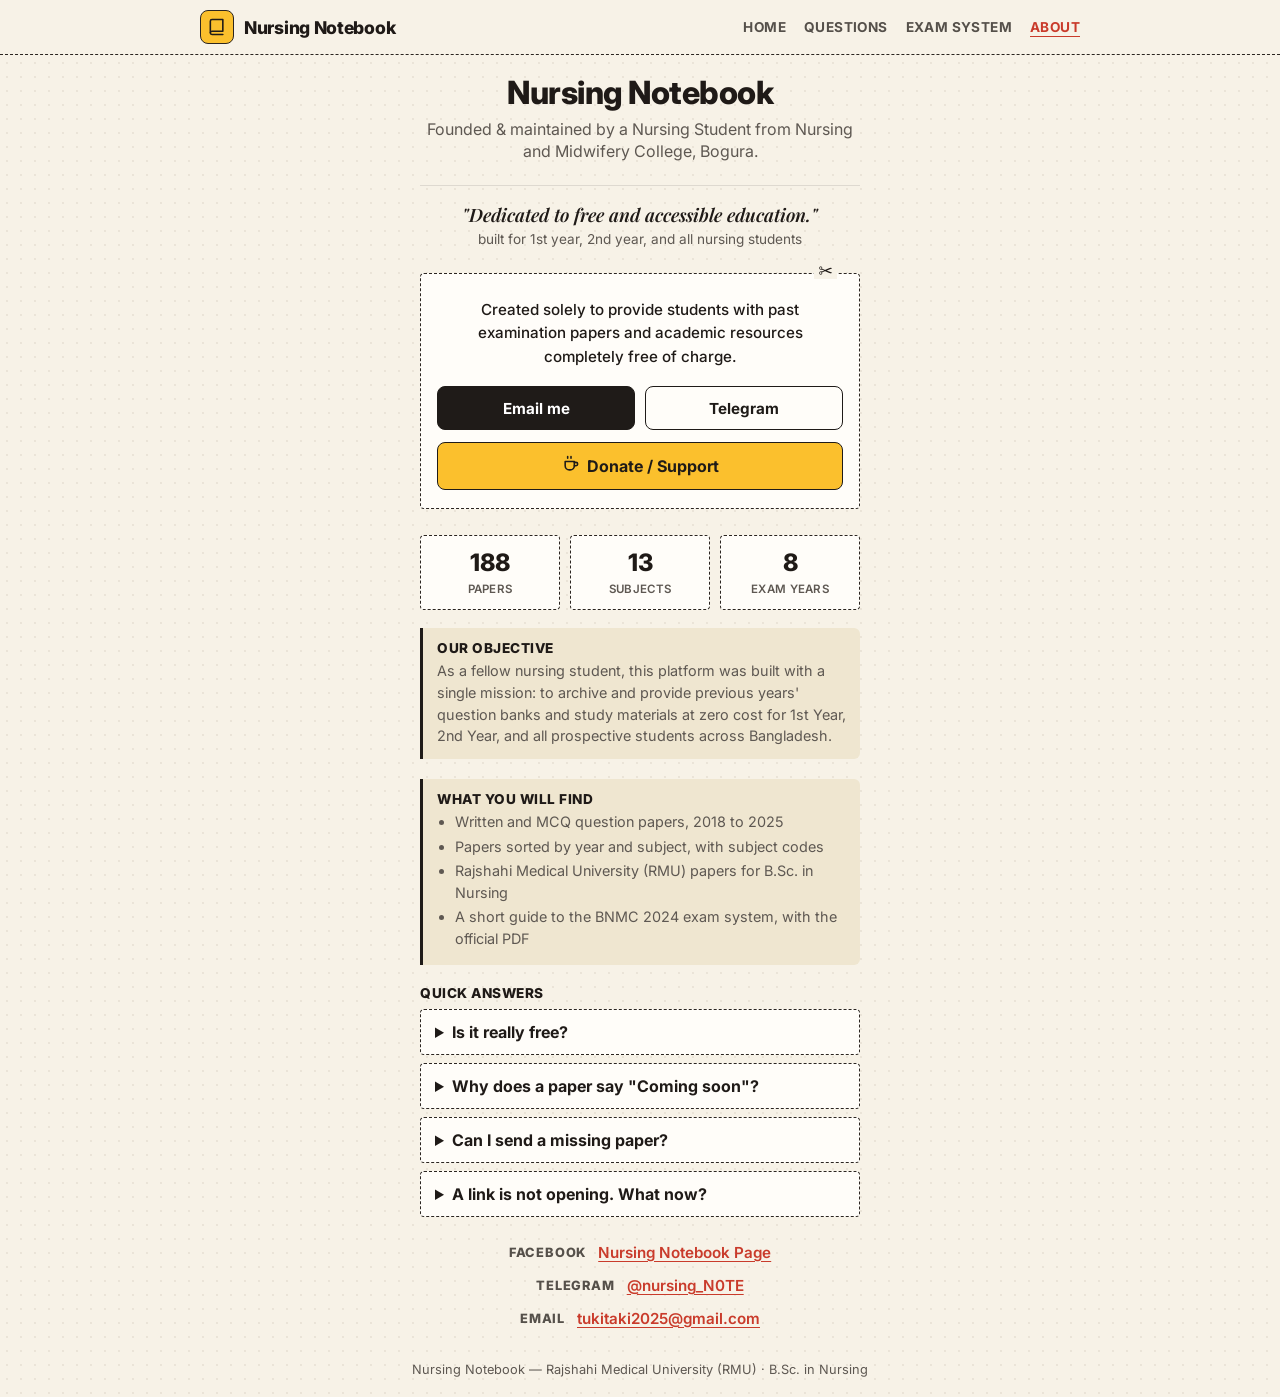
==== commit 8ebeaecf: "final design with more optimise" ====
--- a/about.html
+++ b/about.html
@@ -1,231 +1,41 @@
-<!DOCTYPE html>
-<html lang="en">
-<head>
-  <meta charset="UTF-8">
-  <meta name="viewport" content="width=device-width, initial-scale=1.0, minimum-scale=1.0">
-  <title>About | Nursing Notebook - Rajshahi Medical University</title>
-  <meta name="description" content="About Nursing Notebook — an academic question bank initiative for B.Sc. in Nursing students under Rajshahi Medical University (RMU).">
-  <meta name="theme-color" content="#0F5C5E">
+<!DOCTYPE html><html lang="en"><head><meta charset="UTF-8"><meta name="viewport" content="width=device-width,initial-scale=1,viewport-fit=cover"><meta name="theme-color" content="#f7f2e7">
+<!--SEO--><title>About Nursing Notebook | Free RMU Nursing Question Papers</title><meta name="description" content="About Nursing Notebook: a free archive of RMU B.Sc. Nursing past question papers, by a nursing student from Nursing and Midwifery College, Bogura."><link rel="canonical" href="https://nursing-notebook.vercel.app/about.html"><meta property="og:type" content="website"><meta property="og:site_name" content="Nursing Notebook"><meta property="og:title" content="About Nursing Notebook | Free RMU Nursing Question Papers"><meta property="og:description" content="About Nursing Notebook: a free archive of RMU B.Sc. Nursing past question papers, by a nursing student from Nursing and Midwifery College, Bogura."><meta property="og:url" content="https://nursing-notebook.vercel.app/about.html"><meta name="twitter:card" content="summary"><!--/SEO-->
 
-  <!-- Google Fonts: Lora (Headings) & Inter (Body/UI) -->
-  <link rel="preconnect" href="https://fonts.googleapis.com">
-  <link rel="preconnect" href="https://fonts.gstatic.com" crossorigin>
-  <link href="https://fonts.googleapis.com/css2?family=Inter:wght@400;500;600;700&family=Lora:ital,wght@0,500;0,600;0,700;1,500&display=swap" rel="stylesheet">
-
-  <link rel="stylesheet" href="style.css">
-</head>
-<body data-page="about" class="about-page">
-
-  <a class="skip-link" href="#about-main">Skip to content</a>
-
-  <!-- Top Sticky Navigation -->
-  <header class="site-header" role="banner">
-    <div class="container header-inner">
-      <a href="index.html#home" class="brand" aria-label="Nursing Notebook Home">
-        <span class="brand-icon" aria-hidden="true">
-          <svg fill="none" stroke="currentColor" viewBox="0 0 24 24">
-            <path stroke-linecap="round" stroke-linejoin="round" stroke-width="2" d="M12 6.253v13m0-13C10.832 5.477 9.246 5 7.5 5S4.168 5.477 3 6.253v13C4.168 18.477 5.754 18 7.5 18s3.332.477 4.5 1.253m0-13C13.168 5.477 14.754 5 16.5 5c1.747 0 3.332.477 4.5 1.253v13C19.832 18.477 18.247 18 16.5 18c-1.746 0-3.332.477-4.5 1.253"/>
-          </svg>
-        </span>
-        <span>Nursing Notebook</span>
-      </a>
-
-      <!-- Desktop Nav -->
-      <nav class="desktop-nav" aria-label="Main Navigation">
-        <ul class="nav-links">
-          <li class="nav-item"><a href="index.html#home">Home</a></li>
-          <li class="nav-item"><a href="index.html#questions">Questions</a></li>
-          <li class="nav-item">
-            <a href="exam-system.html" class="nav-link-featured">
-              <span>Exam System 2024</span>
-              <span class="nav-pill-badge anim-pulse">BNMC</span>
-            </a>
-          </li>
-          <li class="nav-item"><a href="about.html" class="active">About</a></li>
-        </ul>
-      </nav>
-
-      <!-- Mobile Menu Button -->
-      <button type="button" class="mobile-menu-btn" id="mobile-menu-btn" aria-label="Toggle navigation menu" aria-expanded="false">
-        <svg fill="none" stroke="currentColor" viewBox="0 0 24 24">
-          <path stroke-linecap="round" stroke-linejoin="round" stroke-width="2" d="M4 6h16M4 12h16M4 18h16"/>
-        </svg>
-      </button>
-    </div>
-  </header>
-
-  <!-- Mobile Dropdown Navigation -->
-  <nav class="mobile-nav" id="mobile-nav" aria-label="Mobile Navigation">
-    <ul class="mobile-nav-links">
-      <li><a href="index.html#home">Home</a></li>
-      <li><a href="index.html#questions">Questions</a></li>
-      <li><a href="exam-system.html">Exam System 2024 (BNMC)</a></li>
-      <li><a href="about.html" class="active">About</a></li>
-    </ul>
-  </nav>
-
-  <!-- Breadcrumb Navigation -->
-  <nav class="breadcrumb-bar" aria-label="Breadcrumbs">
-    <div class="container">
-      <ol class="breadcrumb-list">
-        <li class="breadcrumb-item"><a href="index.html#home">Home</a><span class="breadcrumb-separator">/</span></li>
-        <li class="breadcrumb-item breadcrumb-current" aria-current="page">About</li>
-      </ol>
-    </div>
-  </nav>
-
-  <!-- Main Content Wrapper -->
-  <main class="main-content" id="about-main">
-    <div class="container" style="max-width: 880px;">
-
-      <div class="hero-section about-intro">
-        <span class="hero-eyebrow">Academic Initiative</span>
-        <h1 class="hero-title">About Nursing Notebook</h1>
-        <p class="hero-description">
-          A dedicated, academic archive providing nursing students with access to verified previous year examination papers under Rajshahi Medical University (RMU).
-        </p>
-      </div>
-
-      <!-- Animated Academic Feature Card -->
-      <div class="animated-feature-card about-feature lottie-host">
-        <div id="about-lottie-box" class="lottie-container" data-lottie="doctor" aria-hidden="true"></div>
-        <div class="animated-card-content">
-          <span class="animated-card-badge">
-            <span class="animated-pulse-dot"></span>
-            <span>Digitized Academic Archive</span>
-          </span>
-          <h3 class="animated-card-title">Empowering Nursing Scholars</h3>
-          <p class="animated-card-desc">Preserving curriculum integrity and delivering open access to official Rajshahi Medical University examination papers.</p>
-        </div>
-      </div>
-
-      <!-- Live statistics (computed from data.js) -->
-      <div id="about-stats"></div>
-
-      <!-- What we stand for -->
-      <section class="home-section" aria-labelledby="values-heading">
-        <div class="section-header reveal">
-          <h2 id="values-heading" class="section-title">What We Stand For</h2>
-          <span class="section-subtitle">Built for students</span>
-        </div>
-        <div id="about-values"></div>
-      </section>
-
-      <!-- About Section 1: Overview & Scope -->
-      <article class="about-card reveal">
-        <h2>Mission &amp; Project Scope</h2>
-        <p>
-          <strong>Nursing Notebook</strong> is developed to streamline academic exam preparation for students enrolled in the <strong>B.Sc. in Nursing</strong> degree program affiliated with <strong>Rajshahi Medical University (RMU)</strong>.
-        </p>
-        <p>
-          Accessing authentic past questions has traditionally been challenging due to scattered files and inconsistent archives. This project organizes verified examination question papers by academic year, curriculum sequence, subject code, and exam type.
-        </p>
-        <p>
-          <strong>Phase 1 Scope:</strong> The current phase covers the complete 1st Year curriculum, hosting <strong><span data-stat="totalPapers">&nbsp;</span> verified examination papers</strong> across <span data-stat="subjectsWithContent">&nbsp;</span> subjects spanning <span data-stat="examRange">&nbsp;</span>.
-        </p>
-      </article>
-
-      <!-- How to use -->
-      <section class="home-section" aria-labelledby="how-heading">
-        <div class="section-header reveal">
-          <h2 id="how-heading" class="section-title">How to Use the Archive</h2>
-          <span class="section-subtitle">Three simple steps</span>
-        </div>
-        <div id="about-steps"></div>
-      </section>
-
-      <!-- About Section 2: Examination Paper Structure -->
-      <section class="home-section" aria-labelledby="structure-heading">
-        <div class="section-header reveal">
-          <h2 id="structure-heading" class="section-title">Examination Paper Structure</h2>
-          <span class="section-subtitle">Official RMU format by year</span>
-        </div>
-        <div id="about-paper-types"></div>
-        <article class="about-card reveal" style="margin-top: 20px;">
-          <ul>
-            <li><strong>2019 to 2024:</strong> Both <em>Written</em> and <em>MCQ (Multiple Choice Questions)</em> papers are available for each subject.</li>
-            <li><strong>2018:</strong> <em>Written</em> papers were administered under the foundational examination format.</li>
-          </ul>
-          <p>
-            Every paper link connects directly to high-resolution, verified documents hosted securely on Google Drive for immediate viewing or offline study.
-          </p>
-        </article>
-      </section>
-
-      <!-- Roadmap -->
-      <section class="home-section" aria-labelledby="roadmap-heading">
-        <div class="section-header reveal">
-          <h2 id="roadmap-heading" class="section-title">Phased Rollout</h2>
-          <span class="section-subtitle">1st Year is live</span>
-        </div>
-        <div id="about-roadmap"></div>
-      </section>
-
-      <!-- About Section 3: Curriculum Structure -->
-      <article class="about-card reveal">
-        <h2>B.Sc. in Nursing Curriculum</h2>
-        <p>
-          The 4-year undergraduate curriculum consists of <span data-stat="totalSubjects">&nbsp;</span> comprehensive subjects classified across General, Foundational, and Professional domains:
-        </p>
-
-        <div style="overflow-x: auto; margin-top: 18px;">
-          <table class="metadata-table">
-            <thead>
-              <tr>
-                <th>Year</th>
-                <th>Subjects</th>
-                <th>Total Papers</th>
-                <th>Current Status</th>
-              </tr>
-            </thead>
-            <tbody id="about-curriculum-body"></tbody>
-          </table>
-        </div>
-      </article>
-
-      <!-- FAQ -->
-      <section class="home-section" aria-labelledby="faq-heading">
-        <div class="section-header reveal">
-          <h2 id="faq-heading" class="section-title">Frequently Asked Questions</h2>
-          <span class="section-subtitle">Quick answers</span>
-        </div>
-        <div id="about-faq" class="reveal"></div>
-      </section>
-
-      <!-- About Section 4: Academic Integrity -->
-      <article class="about-card reveal">
-        <h2>Content Integrity &amp; Open Access</h2>
-        <p>
-          All course codes, subject titles, and sequence numbers strictly follow the syllabus set by Rajshahi Medical University. No synthetic or unverified question papers are included.
-        </p>
-        <p>
-          This archive is strictly for educational, non-commercial purposes to aid nursing scholars, educators, and candidates in understanding examination patterns and question trends.
-        </p>
-      </article>
-
-    </div>
-  </main>
-
-  <!-- Site Footer -->
-  <footer class="site-footer">
-    <div class="container footer-inner">
-      <div>
-        <span class="footer-brand">Nursing Notebook</span> &mdash;
-        <span>Rajshahi Medical University (RMU) &bull; BNMC Affiliated</span>
-      </div>
-      <ul class="footer-links">
-        <li><a href="index.html#home">Home</a></li>
-        <li><a href="index.html#questions">Questions</a></li>
-        <li><a href="exam-system.html">Exam System 2024</a></li>
-        <li><a href="about.html">About</a></li>
-      </ul>
-    </div>
-  </footer>
-
-  <!-- Scripts (all local, works offline via file://) -->
-  <script src="assets/lottie.min.js"></script>
-  <script src="assets/animations-bundle.js"></script>
-  <script src="data.js"></script>
-  <script src="app.js"></script>
-</body>
-</html>
+<link rel="preconnect" href="https://fonts.googleapis.com"><link rel="preconnect" href="https://fonts.gstatic.com" crossorigin><link href="https://fonts.googleapis.com/css2?family=Inter:wght@400;500;600;700;800&family=Playfair+Display:ital,wght@1,600&display=swap" rel="stylesheet"><link rel="stylesheet" href="style.css"></head><body>
+<header class="top"><div class="top-in"><a class="brand" href="index.html#home"><span class="mark"><svg viewBox="0 0 24 24" width="20" height="20" fill="none" stroke="currentColor" stroke-width="1.9" stroke-linecap="round" stroke-linejoin="round" aria-hidden="true"><path d="M4 19V5a2 2 0 0 1 2-2h13v14H6a2 2 0 0 0-2 2z"/><path d="M4 19a2 2 0 0 0 2 2h13"/></svg></span>Nursing Notebook</a>
+<nav class="dnav" aria-label="Main"><a href="index.html#home">Home</a><a href="index.html#questions">Questions</a><a href="exam-system.html">Exam System</a><a href="about.html" class="on">About</a></nav></div></header>
+<main><div class="ab page">
+<h1 class="ab-t">Nursing Notebook</h1>
+<p class="ab-tag">Founded &amp; maintained by a Nursing Student from Nursing and Midwifery College, Bogura.</p>
+<div class="ab-q"><div class="ab-qt">"Dedicated to free and accessible education."</div><div class="ab-qs">built for 1st year, 2nd year, and all nursing students</div></div>
+<div class="coupon"><div class="scis">&#9986;</div>
+<p class="ab-bio">Created solely to provide students with past examination papers and academic resources completely free of charge.</p>
+<div class="ab-row"><a href="mailto:tukitaki2025@gmail.com" class="b-dark">Email me</a><a href="https://t.me/nursing_N0TE" target="_blank" rel="noopener noreferrer" class="b-out">Telegram</a></div>
+<button class="b-cof" id="dt" aria-expanded="false" aria-controls="ds"><span><svg viewBox="0 0 24 24" width="20" height="20" fill="none" stroke="currentColor" stroke-width="1.9" stroke-linecap="round" stroke-linejoin="round" aria-hidden="true"><path d="M5 9h11v5a5 5 0 0 1-5 5h-1a5 5 0 0 1-5-5z"/><path d="M16 10h2a2 2 0 0 1 0 4h-2"/><path d="M8 3v2M12 3v2"/></svg></span> Donate / Support</button>
+<div class="dsec" id="ds"><div class="sdiv"></div><p class="ab-note">Every contribution helps keep the archive updated.</p>
+<div class="sm"><span class="sm-l">bKash / Nagad (Send Money):</span><div class="npill"><span id="num"></span><button class="cbtn" id="cb" aria-label="Copy payment number">Copy</button></div></div>
+<span class="cnote" id="cn" role="status">Copied!</span></div></div>
+<div class="stats" aria-label="Archive statistics"><div class="stat"><b id="sP">0</b><span>Papers</span></div><div class="stat"><b id="sS">0</b><span>Subjects</span></div><div class="stat"><b id="sY">0</b><span>Exam years</span></div></div>
+<div class="purpose"><div class="pt">Our Objective</div><p>As a fellow nursing student, this platform was built with a single mission: to archive and provide previous years' question banks and study materials at zero cost for 1st Year, 2nd Year, and all prospective students across Bangladesh.</p></div>
+<div class="purpose"><div class="pt">What You Will Find</div><ul><li>Written and MCQ question papers, 2018 to 2025</li><li>Papers sorted by year and subject, with subject codes</li><li>Rajshahi Medical University (RMU) papers for B.Sc. in Nursing</li><li>A short guide to the BNMC 2024 exam system, with the official PDF</li></ul></div>
+<div class="faq"><div class="pt" style="margin-bottom:8px">Quick Answers</div>
+<details class="f"><summary>Is it really free?</summary><p>Yes. Every paper is free to view and always will be.</p></details>
+<details class="f"><summary>Why does a paper say "Coming soon"?</summary><p>It has not been collected yet. It will appear once it is added.</p></details>
+<details class="f"><summary>Can I send a missing paper?</summary><p>Yes. Message us on Telegram or email, and we will add it.</p></details>
+<details class="f"><summary>A link is not opening. What now?</summary><p>Tell us on Telegram or Facebook, and we will fix it.</p></details></div>
+<div class="links"><div class="lr"><span class="ll">FACEBOOK</span><a class="lt" href="https://www.facebook.com/profile.php?id=61595863536930" target="_blank" rel="noopener noreferrer">Nursing Notebook Page</a></div>
+<div class="lr"><span class="ll">TELEGRAM</span><a class="lt" href="https://t.me/nursing_N0TE" target="_blank" rel="noopener noreferrer">@nursing_N0TE</a></div>
+<div class="lr"><span class="ll">EMAIL</span><a class="lt" href="mailto:tukitaki2025@gmail.com">tukitaki2025@gmail.com</a></div></div>
+</div></main>
+<footer>Nursing Notebook — Rajshahi Medical University (RMU) · B.Sc. in Nursing</footer>
+<nav class="bnav" aria-label="Main"><a href="index.html#home"><span><svg viewBox="0 0 24 24" width="22" height="22" fill="none" stroke="currentColor" stroke-width="1.9" stroke-linecap="round" stroke-linejoin="round" aria-hidden="true"><path d="M3 11l9-8 9 8"/><path d="M5 10v10h14V10"/><path d="M10 20v-6h4v6"/></svg></span>Home</a><a href="index.html#questions"><span><svg viewBox="0 0 24 24" width="22" height="22" fill="none" stroke="currentColor" stroke-width="1.9" stroke-linecap="round" stroke-linejoin="round" aria-hidden="true"><path d="M14 3H6a1 1 0 0 0-1 1v16a1 1 0 0 0 1 1h12a1 1 0 0 0 1-1V8z"/><path d="M14 3v5h5"/><path d="M9 13h6M9 17h6"/></svg></span>Questions</a><a href="exam-system.html"><span><svg viewBox="0 0 24 24" width="22" height="22" fill="none" stroke="currentColor" stroke-width="1.9" stroke-linecap="round" stroke-linejoin="round" aria-hidden="true"><rect x="6" y="4" width="12" height="17" rx="2"/><path d="M9 4h6v3H9z"/><path d="M9.5 14l2 2 3.5-4"/></svg></span>Exam</a><a href="about.html" class="on"><span><svg viewBox="0 0 24 24" width="22" height="22" fill="none" stroke="currentColor" stroke-width="1.9" stroke-linecap="round" stroke-linejoin="round" aria-hidden="true"><circle cx="12" cy="12" r="9"/><path d="M12 11v5"/><path d="M12 8h.01"/></svg></span>About</a></nav>
+<script src="data.js"></script>
+<script>
+const $=s=>document.getElementById(s);$('num').textContent=PAY_NUMBER;
+$('dt').onclick=()=>{const v=$('ds').classList.toggle('show');$('dt').setAttribute('aria-expanded',v)};
+function ok(){$('cb').textContent='Copied!';$('cn').classList.add('on');setTimeout(()=>{$('cb').textContent='Copy';$('cn').classList.remove('on')},2000)}
+function fb(){try{const t=document.createElement('textarea');t.value=PAY_NUMBER;document.body.appendChild(t);t.select();document.execCommand('copy');t.remove();ok()}catch(e){$('cn').textContent='Copy failed';$('cn').classList.add('on')}}
+$('cb').onclick=()=>navigator.clipboard?navigator.clipboard.writeText(PAY_NUMBER).then(ok).catch(fb):fb();
+let p=0,s=0;PROGRAM.forEach(y=>y.subjects.forEach(x=>{const n=Object.values(x.papers).reduce((a,l)=>a+l.length,0);p+=n;if(n)s++}));
+$('sP').textContent=p;$('sS').textContent=s;$('sY').textContent=EXAM_YEARS.length;
+</script></body></html>
--- a/style.css
+++ b/style.css
@@ -1,3627 +1,126 @@
-/* ==========================================================================
-   Nursing Notebook - Academic Stylesheet
-   Scope: Phase 1 — B.Sc. in Nursing, Rajshahi Medical University (RMU)
-   Typography: Lora (Headings) + Inter (Body/UI)
-   Palette: Primary Teal, Dark Teal, Soft Sage, Ivory, White
-   ========================================================================== */
+:root{--ink:#1f1a17;--soft:#5e5852;--teal:#1f1b18;--dark:#1f1a17;--sage:#efe6d0;--bg:#f7f2e7;--amber:#fbc02d;--line:#cfc4aa;--white:#fffdf9;--red:#c93b2b;--bd:#2b2520;--r:6px}
+*{box-sizing:border-box;-webkit-tap-highlight-color:transparent}
+html{scroll-behavior:smooth}
+body{margin:0;font-family:Inter,system-ui,-apple-system,sans-serif;color:var(--ink);background:var(--bg);background-image:radial-gradient(rgba(60,40,10,.07) 1px,transparent 1.2px);background-size:14px 14px;padding-bottom:78px;overflow-x:hidden}
+h1,h2,h3{font-family:Inter,system-ui,sans-serif;font-weight:800;letter-spacing:-.4px;margin:0;color:var(--ink)}
+button{font:inherit;cursor:pointer;border:0;background:none;color:inherit}
+a{color:var(--red)}
+:focus-visible{outline:2px solid var(--red);outline-offset:2px}
+.top{position:sticky;top:0;z-index:20;background:var(--bg);color:var(--ink);padding:calc(10px + env(safe-area-inset-top)) 16px 10px;border-bottom:1.5px dashed var(--bd)}
+.top-in{max-width:880px;margin:0 auto;display:flex;align-items:center;justify-content:space-between}
+.brand{display:flex;align-items:center;gap:10px;font-weight:800;font-size:1.1rem;letter-spacing:-.3px;color:var(--ink);text-decoration:none}
+.mark{width:34px;height:34px;border-radius:8px;background:var(--amber);border:1.5px solid var(--bd);display:grid;place-items:center}
+.dnav{display:none;gap:18px}.dnav a{color:#55504a;text-decoration:none;font-size:.85rem;font-weight:700;letter-spacing:.4px;text-transform:uppercase}.dnav a.on,.dnav a:hover{color:var(--red);text-decoration:underline;text-underline-offset:4px}
+main{max-width:880px;margin:0 auto;padding:18px 16px 24px;min-height:70vh}
+.page{animation:pg .4s cubic-bezier(.2,.8,.2,1)}
+@keyframes pg{from{opacity:0;transform:translateY(14px)}}
+.rv{opacity:0;transform:translateY(18px);transition:opacity .5s,transform .5s;transition-delay:calc(var(--i,0)*60ms)}
+.rv.in{opacity:1;transform:none}
+.hero{background:var(--white);color:var(--ink);border:1.5px dashed var(--bd);border-radius:4px;padding:26px 18px 22px;display:grid;gap:10px;position:relative;text-align:center;justify-items:center}
+.hero:after{content:"\2702";position:absolute;top:-13px;right:22px;background:var(--bg);padding:0 4px;font-size:1.1rem;line-height:1}
+.hero h1{font-size:1.8rem;line-height:1.15}
+.hero p{margin:0;color:var(--soft);line-height:1.55;font-size:.95rem;max-width:520px}
+.lot{display:none}
+.cta{display:inline-flex;align-items:center;justify-content:center;gap:8px;background:var(--amber);color:#1f1b18;border:1.5px solid #1f1b18;font-weight:700;padding:12px 22px;border-radius:8px;text-decoration:none;min-height:44px;transition:transform .12s;box-shadow:3px 3px 0 #1f1b18}
+.cta:active{transform:translate(2px,2px);box-shadow:1px 1px 0 #1f1b18}
+.stats{display:grid;grid-template-columns:repeat(3,1fr);gap:10px;margin:18px 0}
+.stat{background:var(--white);border:1.5px dashed var(--bd);border-radius:4px;padding:12px 6px;text-align:center}
+.stat b{display:block;font-size:1.5rem;font-weight:800;color:var(--ink)}.stat span{font-size:.72rem;color:var(--soft);font-weight:600;letter-spacing:.3px;text-transform:uppercase}
+.sec{margin:28px 0 12px;font-size:.9rem;text-transform:uppercase;letter-spacing:.6px;color:#55504a}
+.sub{color:var(--soft);font-size:.9rem;margin:4px 0 0}
+.yg{display:grid;grid-template-columns:1fr 1fr;gap:12px}
+.yc,.big{border:1.5px dashed var(--bd);border-radius:4px;color:var(--ink)}
+.yc{padding:16px 14px;text-decoration:none;text-align:left;display:flex;flex-direction:column;gap:18px;min-height:104px;transition:transform .15s}
+.yc:active{transform:scale(.97)}
+.yc b{font-size:1.15rem;font-weight:800}.yc small{font-weight:600;color:#3d3630}
+.y0{background:#ffe08a}.y1{background:#f6b8a8}.y2{background:#bfe3cf}.y3{background:#c9d4f2}
+.steps{display:grid;gap:10px}
+.step{display:flex;gap:12px;align-items:center;background:var(--white);border:1.5px dashed var(--bd);border-radius:4px;padding:14px;font-weight:600}
+.step i{font-style:normal;width:34px;height:34px;border-radius:50%;background:#1f1b18;color:#fff;display:grid;place-items:center;font-weight:800;flex-shrink:0}
+.tabs{display:flex;gap:6px;background:var(--sage);border:1.5px solid var(--bd);padding:5px;border-radius:10px;position:sticky;top:calc(54px + env(safe-area-inset-top));z-index:10;margin-bottom:12px}
+.tabs button{flex:1;padding:10px 4px;border-radius:6px;font-weight:700;font-size:.85rem;color:var(--soft);transition:.2s}
+.tabs button.on{background:#1f1b18;color:#fff}
+.search{width:100%;padding:13px 16px;border-radius:8px;border:1.5px solid var(--bd);font:inherit;background:var(--white);margin-bottom:12px}
+.search:focus{outline:2px solid var(--red)}
+.acc{background:var(--white);border:1.5px dashed var(--bd);border-radius:4px;margin-bottom:10px;overflow:hidden;animation:pg .35s both;animation-delay:calc(var(--i,0)*45ms)}
+.acc>button{width:100%;display:flex;align-items:center;gap:10px;padding:15px 14px;text-align:left}
+.acc .nm{flex:1;font-weight:700}.acc .cd{font-size:.76rem;color:var(--soft);display:block;font-weight:500}
+.pill{font-size:.72rem;font-weight:800;padding:3px 9px;border-radius:20px;white-space:nowrap;border:1.5px solid var(--bd)}
+.live{background:#bfe3cf;color:var(--ink)}.nw{background:#c9d4f2;color:var(--ink)}.soon{background:#ffe08a;color:var(--ink)}
+.chev{transition:transform .25s;color:var(--soft)}.acc.open .chev{transform:rotate(90deg)}
+.body{display:grid;grid-template-rows:0fr;transition:grid-template-rows .3s}.acc.open .body{grid-template-rows:1fr}
+.body>div{overflow:hidden}
+.yr{display:flex;align-items:center;gap:8px;padding:9px 14px;border-top:1px dashed var(--line)}
+.yr b{width:48px;font-weight:800;color:var(--ink)}
+.yr .bt{display:flex;gap:8px;flex-wrap:wrap;flex:1}
+.pb{padding:9px 14px;border-radius:8px;background:#1f1b18;color:#fff;text-decoration:none;font-weight:700;font-size:.82rem;min-height:40px;display:inline-flex;align-items:center;border:1.5px solid #1f1b18;transition:transform .12s}
+.pb:active{transform:scale(.94)}.pb.m{background:var(--amber);color:#1f1b18}
+.na{font-size:.8rem;color:#948a78}
+.empty{text-align:center;padding:20px;color:var(--soft)}
+.card{background:var(--white);border:1.5px dashed var(--bd);border-radius:4px;padding:16px;margin-bottom:12px}
+.tw{overflow-x:auto;border-radius:4px;border:1.5px dashed var(--bd);background:var(--white)}
+table{border-collapse:collapse;width:100%;font-size:.85rem;min-width:420px}th,td{padding:10px 12px;text-align:left;border-bottom:1px solid var(--line)}th{background:var(--sage)}
+.g4{display:grid;grid-template-columns:1fr 1fr;gap:10px;margin:14px 0}
+.big{padding:14px}.big b{display:block;font-size:1.5rem;font-weight:800}.big span{font-size:.78rem;font-weight:600}
+.donate{margin-top:26px;background:var(--white);border:1.5px dashed var(--bd);border-radius:4px;padding:20px;position:relative}
+.donate h2{font-size:1.1rem}.donate p{color:var(--soft);line-height:1.55}
+.pay{display:flex;gap:10px;align-items:center;flex-wrap:wrap;justify-content:space-between;background:#ffe08a;border:1.5px solid var(--bd);border-radius:8px;padding:12px 14px;font-weight:700}
+.pay code{font-size:1.15rem;letter-spacing:.06em;font-weight:800}
+.copy{background:#1f1b18;color:#fff;padding:9px 18px;border-radius:6px;font-weight:700;min-height:40px}
+.soc{display:flex;gap:10px;flex-wrap:wrap;margin-top:14px}
+.soc a{background:var(--white);color:var(--ink);border:1.5px solid #1f1b18;text-decoration:none;padding:10px 14px;border-radius:8px;font-size:.88rem;font-weight:700}
+details.f{background:var(--white);border:1.5px dashed var(--bd);border-radius:4px;padding:12px 14px;margin-bottom:8px}
+details.f summary{cursor:pointer;font-weight:700}details.f p{color:var(--soft);line-height:1.6;margin:8px 0 0}
+.bnav{position:fixed;left:0;right:0;bottom:0;z-index:30;background:var(--bg);border-top:1.5px dashed var(--bd);display:flex;padding:6px 6px calc(6px + env(safe-area-inset-bottom))}
+.bnav a{flex:1;display:flex;flex-direction:column;align-items:center;gap:2px;padding:6px 0;font-size:.7rem;font-weight:600;color:var(--soft);text-decoration:none;border-radius:8px;transition:.2s}
+.bnav a span{display:grid;place-items:center;height:24px}.mark svg{display:block;color:#1f1b18}.b-cof svg{flex-shrink:0}
+.bnav a.on{color:var(--red);font-weight:800;background:var(--sage)}
+.toast{position:fixed;left:50%;bottom:96px;transform:translate(-50%,20px);background:#1f1b18;color:#fff;padding:10px 18px;border-radius:8px;opacity:0;transition:.25s;z-index:40;pointer-events:none}
+.toast.show{opacity:1;transform:translate(-50%,0)}
+footer{text-align:center;font-size:.8rem;color:var(--soft);padding:10px 16px 20px}
+@media(min-width:760px){body{padding-bottom:0}.bnav{display:none}.dnav{display:flex}.hero{padding:36px}.hero h1{font-size:2.3rem}.yg{grid-template-columns:repeat(4,1fr)}.steps{grid-template-columns:repeat(3,1fr)}.g4{grid-template-columns:repeat(4,1fr)}.toast{bottom:30px}}
+@media(prefers-reduced-motion:reduce){*,*:before,*:after{animation:none!important;transition:none!important}.rv{opacity:1;transform:none}}
+.pdf{width:100%;height:70vh;min-height:420px;border:1px solid var(--line);border-radius:12px;background:#f3f3f3}
+.dot{display:inline-block;width:8px;height:8px;border-radius:50%;margin-right:6px;background:#2a9d8f;border:1px solid #1f1b18}.dot.c2{background:#fbc02d}.dot.c3{background:#c9d4f2}
+.acc .cd{font-size:.76rem}
+.sum{display:grid;grid-template-columns:1fr 1fr;gap:10px;margin:12px 0}.sum div{background:var(--white);border:1.5px dashed var(--bd);border-radius:4px;padding:10px 12px;font-size:.82rem;color:var(--soft)}.sum b{display:block;color:var(--dark);font-size:.95rem}
+.rules{display:grid;gap:10px}.rule{background:var(--white);border:1px solid var(--line);border-left:4px solid #1f1b18;border-radius:0 6px 6px 0;padding:12px 14px;font-size:.9rem;line-height:1.5}.rule b{color:var(--dark)}
+.cat{font-size:.7rem;font-weight:700;padding:2px 8px;border-radius:20px;background:#bfe3cf;color:var(--ink)}.cat.c2{background:#ffe08a}.cat.c3{background:#c9d4f2}
+.pdfbar{display:flex;gap:10px;flex-wrap:wrap}.pdfbar button,.pdfbar a{flex:1;min-width:140px;text-align:center}
 
-:root {
-  /* PRD Palette */
-  --color-primary-teal: #0F5C5E;
-  --color-dark-teal: #08494B;
-  --color-soft-sage: #DDE9E1;
-  --color-sage-hover: #C5D8CE;
-  --color-ivory: #F8F6F0;
-  --color-white: #FFFFFF;
-  --color-border: #D8E1DC;
-  --color-text: #172426;
-  --color-muted-text: #647274;
+/* About page */
+.ab{max-width:440px;margin:0 auto;text-align:center}
+.ab-t{font-size:2rem;font-weight:800;letter-spacing:-.5px;margin-bottom:6px}
+.ab-tag{color:var(--soft);line-height:1.4;margin:0 0 22px}
+.ab-q{border-top:1px solid rgba(0,0,0,.1);padding-top:16px;margin-bottom:26px}
+.ab-qt{font-family:'Playfair Display',Georgia,serif;font-style:italic;font-weight:600;font-size:1.15rem;margin-bottom:4px}
+.ab-qs{font-size:.85rem;color:var(--soft)}
+.coupon{border:1.5px dashed var(--bd);border-radius:4px;padding:24px 16px 18px;position:relative;background:var(--white);margin-bottom:26px}
+.scis{position:absolute;top:-12px;right:22px;background:var(--bg);padding:0 4px;font-size:1.1rem;line-height:1}
+.ab-bio{font-size:.95rem;line-height:1.55;font-weight:500;margin:0 0 18px}
+.ab-row{display:flex;gap:10px;margin-bottom:12px}
+.b-dark,.b-out{flex:1;padding:11px 12px;border-radius:8px;font-weight:700;text-decoration:none;font-size:.95rem;display:inline-flex;justify-content:center;align-items:center;min-height:44px;border:1.5px solid #1f1b18;transition:transform .12s}
+.b-dark{background:#1f1b18;color:#fff}.b-out{background:var(--white);color:#1f1b18}
+.b-dark:active,.b-out:active{transform:scale(.96)}
+.b-cof{display:flex;align-items:center;justify-content:center;gap:6px;width:100%;background:var(--amber);border:1.5px solid #1f1b18;padding:11px;border-radius:8px;font-weight:700;color:#1f1b18;min-height:44px}
+.dsec{display:none;margin-top:12px}.dsec.show{display:block;animation:pg .25s}
+.sdiv{border-top:1px dashed var(--line);margin:14px 0}
+.ab-note{font-size:.88rem;font-weight:500;color:var(--soft);margin:0 0 12px}
+.sm{display:flex;align-items:center;justify-content:center;gap:10px;flex-wrap:wrap}
+.sm-l{font-size:.9rem;font-weight:700}
+.npill{border:2px solid #1f1b18;border-radius:8px;padding:6px 12px;font-size:1.1rem;font-weight:800;letter-spacing:.5px;background:#fff;display:inline-flex;align-items:center;gap:8px}
+.cbtn{background:#1f1b18;color:#fff;border-radius:6px;padding:6px 10px;font-size:.78rem;font-weight:600;min-height:32px}
+.cnote{display:block;font-size:.75rem;color:#166534;font-weight:600;margin-top:6px;opacity:0;transition:opacity .2s}.cnote.on{opacity:1}
+.purpose{text-align:left;background:var(--sage);border-left:3px solid #1f1b18;padding:12px 14px;margin-bottom:20px;border-radius:0 6px 6px 0}
+.pt{font-size:.85rem;font-weight:800;text-transform:uppercase;letter-spacing:.5px;margin-bottom:4px}
+.purpose p,.purpose li{font-size:.9rem;color:var(--soft);line-height:1.5;margin:0}.purpose ul{padding-left:18px;margin:0}.purpose li{margin:3px 0}
+.faq{text-align:left;margin-bottom:26px}
+.links{display:flex;flex-direction:column;gap:14px;margin-top:6px}
+.lr{display:flex;justify-content:center;align-items:center;gap:12px;font-size:.95rem;flex-wrap:wrap}
+.ll{font-weight:800;letter-spacing:.8px;color:#55504a;font-size:.8rem}
+.lt{color:var(--red);text-decoration:underline;text-underline-offset:3px;font-weight:600}
 
-  /* Accent & Status */
-  --color-badge-bg: #EAF2EE;
-  --color-badge-border: #C8DBD1;
-  --color-coming-soon-bg: #F0F2F1;
-  --color-coming-soon-text: #7A898B;
-
-  /* Typography */
-  --font-heading: 'Lora', Georgia, serif;
-  --font-body: 'Inter', -apple-system, BlinkMacSystemFont, 'Segoe UI', Roboto, Helvetica, Arial, sans-serif;
-
-  /* Layout & Spacing */
-  --max-width: 980px;
-  --radius-sm: 6px;
-  --radius-md: 10px;
-  --radius-lg: 14px;
-  --transition: 0.2s ease-in-out;
-  --min-touch-target: 44px;
-}
-
-/* Base Reset */
-*, *::before, *::after {
-  box-sizing: border-box;
-  margin: 0;
-  padding: 0;
-}
-
-html {
-  font-size: 16px;
-  scroll-behavior: smooth;
-  -webkit-text-size-adjust: 100%;
-}
-
-body {
-  font-family: var(--font-body);
-  background-color: var(--color-ivory);
-  color: var(--color-text);
-  line-height: 1.6;
-  min-height: 100vh;
-  display: flex;
-  flex-direction: column;
-  overflow-x: hidden;
-}
-
-/* Typography Defaults */
-h1, h2, h3, h4, h5, h6 {
-  font-family: var(--font-heading);
-  color: var(--color-primary-teal);
-  font-weight: 600;
-  line-height: 1.25;
-}
-
-p {
-  color: var(--color-text);
-}
-
-a {
-  color: var(--color-primary-teal);
-  text-decoration: none;
-  transition: color var(--transition);
-}
-
-a:hover {
-  color: var(--color-dark-teal);
-}
-
-button {
-  font-family: var(--font-body);
-  cursor: pointer;
-  border: none;
-  background: none;
-}
-
-/* Container */
-.container {
-  width: 100%;
-  max-width: var(--max-width);
-  margin-left: auto;
-  margin-right: auto;
-  padding-left: 20px;
-  padding-right: 20px;
-}
-
-/* Navigation Header */
-.site-header {
-  position: sticky;
-  top: 0;
-  z-index: 100;
-  background-color: var(--color-white);
-  border-bottom: 1px solid var(--color-border);
-}
-
-.header-inner {
-  display: flex;
-  align-items: center;
-  justify-content: space-between;
-  height: 64px;
-}
-
-.brand {
-  display: inline-flex;
-  align-items: center;
-  gap: 10px;
-  font-family: var(--font-heading);
-  font-size: 1.25rem;
-  font-weight: 700;
-  color: var(--color-primary-teal);
-  letter-spacing: -0.2px;
-}
-
-.brand-icon {
-  display: inline-flex;
-  align-items: center;
-  justify-content: center;
-  width: 36px;
-  height: 36px;
-  background-color: var(--color-soft-sage);
-  color: var(--color-primary-teal);
-  border-radius: var(--radius-sm);
-  border: 1px solid var(--color-border);
-}
-
-.brand-icon svg {
-  width: 20px;
-  height: 20px;
-}
-
-.nav-links {
-  display: flex;
-  align-items: center;
-  gap: 28px;
-  list-style: none;
-}
-
-.nav-item a {
-  font-size: 0.95rem;
-  font-weight: 500;
-  color: var(--color-muted-text);
-  padding: 8px 4px;
-  border-bottom: 2px solid transparent;
-  transition: all var(--transition);
-}
-
-.nav-item a:hover,
-.nav-item a.active {
-  color: var(--color-primary-teal);
-  border-bottom-color: var(--color-primary-teal);
-}
-
-/* Mobile Menu Button */
-.mobile-menu-btn {
-  display: none;
-  min-width: var(--min-touch-target);
-  min-height: var(--min-touch-target);
-  align-items: center;
-  justify-content: center;
-  color: var(--color-primary-teal);
-  border-radius: var(--radius-sm);
-}
-
-.mobile-menu-btn svg {
-  width: 24px;
-  height: 24px;
-}
-
-/* Mobile Nav Drawer */
-.mobile-nav {
-  display: none;
-  position: fixed;
-  top: 64px;
-  left: 0;
-  right: 0;
-  background-color: var(--color-white);
-  border-bottom: 1px solid var(--color-border);
-  padding: 16px 20px 24px;
-  box-shadow: 0 8px 24px rgba(15, 92, 94, 0.08);
-  z-index: 99;
-}
-
-.mobile-nav.open {
-  display: block;
-}
-
-.mobile-nav-links {
-  list-style: none;
-  display: flex;
-  flex-direction: column;
-  gap: 12px;
-}
-
-.mobile-nav-links a {
-  display: block;
-  padding: 12px 14px;
-  font-size: 1rem;
-  font-weight: 500;
-  color: var(--color-text);
-  border-radius: var(--radius-sm);
-}
-
-.mobile-nav-links a.active,
-.mobile-nav-links a:hover {
-  background-color: var(--color-soft-sage);
-  color: var(--color-primary-teal);
-}
-
-/* Breadcrumb Bar */
-.breadcrumb-bar {
-  background-color: var(--color-white);
-  border-bottom: 1px solid var(--color-border);
-  padding: 10px 0;
-  font-size: 0.85rem;
-}
-
-.breadcrumb-list {
-  display: flex;
-  align-items: center;
-  flex-wrap: wrap;
-  gap: 6px;
-  list-style: none;
-  color: var(--color-muted-text);
-}
-
-.breadcrumb-item {
-  display: inline-flex;
-  align-items: center;
-  gap: 6px;
-}
-
-.breadcrumb-item a {
-  color: var(--color-muted-text);
-  transition: color var(--transition);
-}
-
-.breadcrumb-item a:hover {
-  color: var(--color-primary-teal);
-  text-decoration: underline;
-}
-
-.breadcrumb-separator {
-  color: var(--color-border);
-  user-select: none;
-  font-size: 0.75rem;
-}
-
-.breadcrumb-current {
-  color: var(--color-primary-teal);
-  font-weight: 600;
-}
-
-/* Main Content Wrapper */
-.main-content {
-  flex: 1;
-  padding: 32px 0 60px;
-}
-
-/* Hero Section */
-.hero-section {
-  padding-bottom: 28px;
-  border-bottom: 1px solid var(--color-border);
-  margin-bottom: 32px;
-}
-
-.hero-layout {
-  display: grid;
-  grid-template-columns: 1fr 340px;
-  gap: 32px;
-  align-items: center;
-}
-
-.hero-content {
-  display: flex;
-  flex-direction: column;
-}
-
-.hero-eyebrow {
-  display: inline-block;
-  align-self: flex-start;
-  font-size: 0.75rem;
-  font-weight: 700;
-  letter-spacing: 1.5px;
-  text-transform: uppercase;
-  color: var(--color-primary-teal);
-  background-color: var(--color-soft-sage);
-  padding: 4px 10px;
-  border-radius: 4px;
-  margin-bottom: 14px;
-}
-
-.hero-title {
-  font-size: 2.1rem;
-  letter-spacing: -0.5px;
-  margin-bottom: 10px;
-  color: var(--color-primary-teal);
-}
-
-.hero-description {
-  font-size: 1.02rem;
-  color: var(--color-muted-text);
-  max-width: 600px;
-  line-height: 1.5;
-  margin-bottom: 22px;
-}
-
-/* Animated Featured Study Card */
-.animated-feature-card {
-  display: flex;
-  flex-direction: column;
-  align-items: center;
-  text-align: center;
-  background-color: var(--color-white);
-  border: 1px solid var(--color-border);
-  border-radius: var(--radius-lg);
-  padding: 24px 20px;
-  position: relative;
-  overflow: hidden;
-  box-shadow: 0 4px 16px rgba(15, 92, 94, 0.05);
-  transition: transform var(--transition), border-color var(--transition), box-shadow var(--transition);
-  text-decoration: none;
-  color: var(--color-text);
-  cursor: pointer;
-}
-
-.animated-feature-card:hover {
-  transform: translateY(-3px);
-  border-color: var(--color-primary-teal);
-  box-shadow: 0 10px 24px rgba(15, 92, 94, 0.1);
-}
-
-.animated-card-badge {
-  display: inline-flex;
-  align-items: center;
-  gap: 6px;
-  font-size: 0.72rem;
-  font-weight: 600;
-  text-transform: uppercase;
-  letter-spacing: 0.6px;
-  background-color: var(--color-soft-sage);
-  color: var(--color-primary-teal);
-  padding: 4px 10px;
-  border-radius: 20px;
-  margin-bottom: 10px;
-  border: 1px solid var(--color-badge-border);
-}
-
-.animated-pulse-dot {
-  width: 7px;
-  height: 7px;
-  border-radius: 50%;
-  background-color: var(--color-primary-teal);
-  animation: pulseDot 2s infinite ease-in-out;
-}
-
-@keyframes pulseDot {
-  0% { transform: scale(0.9); opacity: 0.7; }
-  50% { transform: scale(1.3); opacity: 1; box-shadow: 0 0 6px var(--color-primary-teal); }
-  100% { transform: scale(0.9); opacity: 0.7; }
-}
-
-.lottie-container {
-  width: 145px;
-  height: 145px;
-  margin: 0 auto 6px;
-  display: flex;
-  align-items: center;
-  justify-content: center;
-  pointer-events: none;
-}
-
-.lottie-container svg {
-  width: 100% !important;
-  height: 100% !important;
-  display: block;
-}
-
-.animated-card-content {
-  width: 100%;
-}
-
-.animated-card-title {
-  font-family: var(--font-heading);
-  font-size: 1.15rem;
-  color: var(--color-primary-teal);
-  margin-bottom: 6px;
-  font-weight: 600;
-}
-
-.animated-card-desc {
-  font-size: 0.84rem;
-  color: var(--color-muted-text);
-  line-height: 1.45;
-  margin-bottom: 14px;
-}
-
-.animated-card-btn {
-  display: inline-flex;
-  align-items: center;
-  gap: 6px;
-  font-size: 0.85rem;
-  font-weight: 600;
-  color: var(--color-primary-teal);
-  background-color: var(--color-soft-sage);
-  padding: 8px 16px;
-  border-radius: var(--radius-sm);
-  transition: all var(--transition);
-  border: 1px solid var(--color-badge-border);
-}
-
-.animated-feature-card:hover .animated-card-btn {
-  background-color: var(--color-primary-teal);
-  color: var(--color-white);
-  border-color: var(--color-primary-teal);
-}
-
-/* Multi-Card Animated Showcase Grid */
-.animated-showcase-section {
-  margin-top: 32px;
-  margin-bottom: 36px;
-}
-
-.animated-cards-grid {
-  display: grid;
-  grid-template-columns: repeat(3, 1fr);
-  gap: 20px;
-}
-
-.animated-showcase-card {
-  display: flex;
-  flex-direction: column;
-  background-color: var(--color-white);
-  border: 1px solid var(--color-border);
-  border-radius: var(--radius-lg);
-  padding: 22px 18px;
-  text-decoration: none;
-  color: var(--color-text);
-  position: relative;
-  overflow: hidden;
-  box-shadow: 0 3px 12px rgba(15, 92, 94, 0.04);
-  transition: transform var(--transition), border-color var(--transition), box-shadow var(--transition);
-  cursor: pointer;
-}
-
-.animated-showcase-card:hover {
-  transform: translateY(-4px);
-  border-color: var(--color-primary-teal);
-  box-shadow: 0 10px 24px rgba(15, 92, 94, 0.1);
-}
-
-.animated-showcase-card .lottie-box {
-  width: 130px;
-  height: 130px;
-  margin: 0 auto 10px;
-  display: flex;
-  align-items: center;
-  justify-content: center;
-  pointer-events: none;
-}
-
-.animated-showcase-card .lottie-box svg {
-  width: 100% !important;
-  height: 100% !important;
-  display: block;
-}
-
-.animated-showcase-card .card-content {
-  display: flex;
-  flex-direction: column;
-  flex: 1;
-}
-
-.animated-showcase-card .card-title {
-  font-family: var(--font-heading);
-  font-size: 1.15rem;
-  color: var(--color-primary-teal);
-  margin-bottom: 6px;
-  font-weight: 600;
-}
-
-.animated-showcase-card .card-desc {
-  font-size: 0.84rem;
-  color: var(--color-muted-text);
-  line-height: 1.45;
-  margin-bottom: 14px;
-  flex: 1;
-}
-
-.animated-showcase-card .card-action {
-  display: inline-flex;
-  align-items: center;
-  justify-content: space-between;
-  gap: 6px;
-  font-size: 0.84rem;
-  font-weight: 600;
-  color: var(--color-primary-teal);
-  padding-top: 10px;
-  border-top: 1px solid var(--color-border);
-  transition: color var(--transition);
-}
-
-.animated-showcase-card:hover .card-action {
-  color: var(--color-dark-teal);
-}
-
-.animated-showcase-card .card-arrow {
-  display: inline-flex;
-  align-items: center;
-  justify-content: center;
-  width: 24px;
-  height: 24px;
-  border-radius: 50%;
-  background-color: var(--color-soft-sage);
-  color: var(--color-primary-teal);
-  transition: transform var(--transition), background-color var(--transition);
-}
-
-.animated-showcase-card:hover .card-arrow {
-  transform: translateX(4px);
-  background-color: var(--color-primary-teal);
-  color: var(--color-white);
-}
-
-/* Card Micro-Animations */
-@keyframes cardFadeIn {
-  from {
-    opacity: 0;
-    transform: translateY(8px);
-  }
-  to {
-    opacity: 1;
-    transform: translateY(0);
-  }
-}
-
-.year-card, .subject-card, .stat-card, .animated-feature-card {
-  animation: cardFadeIn 0.3s ease-out backwards;
-}
-
-/* Search Bar */
-.search-wrapper {
-  position: relative;
-  max-width: 640px;
-}
-
-.search-input-container {
-  display: flex;
-  align-items: center;
-  background-color: var(--color-white);
-  border: 1px solid var(--color-border);
-  border-radius: var(--radius-md);
-  padding: 4px 16px;
-  transition: border-color var(--transition), box-shadow var(--transition);
-}
-
-.search-input-container:focus-within {
-  border-color: var(--color-primary-teal);
-  box-shadow: 0 0 0 3px rgba(15, 92, 94, 0.12);
-}
-
-.search-icon {
-  width: 20px;
-  height: 20px;
-  color: var(--color-muted-text);
-  flex-shrink: 0;
-  margin-right: 12px;
-}
-
-.search-input {
-  flex: 1;
-  height: 48px;
-  border: none;
-  outline: none;
-  font-size: 0.98rem;
-  font-family: var(--font-body);
-  color: var(--color-text);
-  background: transparent;
-}
-
-.search-input::placeholder {
-  color: #8D999B;
-}
-
-.search-clear-btn {
-  display: none;
-  min-width: 32px;
-  min-height: 32px;
-  align-items: center;
-  justify-content: center;
-  color: var(--color-muted-text);
-  border-radius: 50%;
-  transition: background-color var(--transition), color var(--transition);
-}
-
-.search-clear-btn:hover {
-  background-color: var(--color-soft-sage);
-  color: var(--color-primary-teal);
-}
-
-.search-clear-btn.visible {
-  display: inline-flex;
-}
-
-/* Search Results Area */
-.search-results-section {
-  display: none;
-  margin-top: 24px;
-  margin-bottom: 36px;
-}
-
-.search-results-section.active {
-  display: block;
-}
-
-.search-header {
-  display: flex;
-  align-items: center;
-  justify-content: space-between;
-  margin-bottom: 16px;
-  padding-bottom: 8px;
-  border-bottom: 1px solid var(--color-border);
-}
-
-.search-header h3 {
-  font-size: 1.15rem;
-}
-
-.search-count {
-  font-size: 0.85rem;
-  color: var(--color-muted-text);
-}
-
-/* Statistics Strip */
-.stats-strip {
-  display: grid;
-  grid-template-columns: repeat(3, 1fr);
-  gap: 16px;
-  margin-bottom: 36px;
-}
-
-.stat-card {
-  background-color: var(--color-white);
-  border: 1px solid var(--color-border);
-  border-radius: var(--radius-md);
-  padding: 18px 20px;
-  text-align: left;
-}
-
-.stat-value {
-  font-family: var(--font-heading);
-  font-size: 1.85rem;
-  font-weight: 700;
-  color: var(--color-primary-teal);
-  line-height: 1.1;
-  margin-bottom: 4px;
-}
-
-.stat-label {
-  font-size: 0.85rem;
-  color: var(--color-muted-text);
-  font-weight: 500;
-}
-
-/* Section Header */
-.section-header {
-  display: flex;
-  align-items: baseline;
-  justify-content: space-between;
-  margin-bottom: 18px;
-}
-
-.section-title {
-  font-size: 1.4rem;
-}
-
-.section-subtitle {
-  font-size: 0.88rem;
-  color: var(--color-muted-text);
-}
-
-/* Academic Year Cards Grid */
-.years-grid {
-  display: grid;
-  grid-template-columns: repeat(2, 1fr);
-  gap: 18px;
-  margin-bottom: 40px;
-}
-
-.year-card {
-  display: flex;
-  flex-direction: column;
-  justify-content: space-between;
-  background-color: var(--color-white);
-  border: 1px solid var(--color-border);
-  border-radius: var(--radius-md);
-  padding: 24px;
-  min-height: 150px;
-  transition: transform var(--transition), border-color var(--transition), box-shadow var(--transition);
-  position: relative;
-  text-decoration: none;
-}
-
-.year-card.available {
-  cursor: pointer;
-}
-
-.year-card.available:hover {
-  transform: translateY(-2px);
-  border-color: var(--color-primary-teal);
-  box-shadow: 0 4px 14px rgba(15, 92, 94, 0.08);
-}
-
-.year-card.coming-soon {
-  background-color: #FAFAFA;
-  border-style: dashed;
-  cursor: default;
-}
-
-.year-card-top {
-  display: flex;
-  align-items: flex-start;
-  justify-content: space-between;
-  margin-bottom: 12px;
-}
-
-.year-sequence {
-  font-family: var(--font-heading);
-  font-size: 1.25rem;
-  font-weight: 700;
-  color: var(--color-muted-text);
-}
-
-.year-status-badge {
-  display: inline-block;
-  font-size: 0.72rem;
-  font-weight: 600;
-  text-transform: uppercase;
-  letter-spacing: 0.8px;
-  padding: 3px 8px;
-  border-radius: 4px;
-}
-
-.year-status-badge.live {
-  background-color: var(--color-soft-sage);
-  color: var(--color-primary-teal);
-  border: 1px solid var(--color-badge-border);
-}
-
-.year-status-badge.soon {
-  background-color: var(--color-coming-soon-bg);
-  color: var(--color-coming-soon-text);
-  border: 1px solid #D6DADA;
-}
-
-.year-card-title {
-  font-size: 1.35rem;
-  margin-bottom: 8px;
-}
-
-.year-card.coming-soon .year-card-title {
-  color: #3C4A4C;
-}
-
-.year-card-footer {
-  display: flex;
-  align-items: center;
-  justify-content: space-between;
-  font-size: 0.88rem;
-  color: var(--color-muted-text);
-  padding-top: 12px;
-  border-top: 1px solid var(--color-border);
-}
-
-.year-card.available .year-card-footer {
-  color: var(--color-primary-teal);
-  font-weight: 500;
-}
-
-.card-arrow {
-  display: inline-flex;
-  align-items: center;
-  justify-content: center;
-  width: 28px;
-  height: 28px;
-  border-radius: 50%;
-  background-color: var(--color-soft-sage);
-  color: var(--color-primary-teal);
-  transition: transform var(--transition), background-color var(--transition);
-}
-
-.year-card.available:hover .card-arrow {
-  transform: translateX(4px);
-  background-color: var(--color-sage-hover);
-}
-
-/* Animated Subject Cards Grid */
-.subjects-grid {
-  display: grid;
-  grid-template-columns: repeat(2, 1fr);
-  gap: 16px;
-}
-
-.subject-card {
-  display: flex;
-  flex-direction: column;
-  background-color: var(--color-white);
-  border: 1px solid var(--color-border);
-  border-radius: var(--radius-md);
-  padding: 20px;
-  text-decoration: none;
-  color: var(--color-text);
-  position: relative;
-  overflow: hidden;
-  box-shadow: 0 2px 8px rgba(15, 92, 94, 0.03);
-  transition: transform var(--transition), border-color var(--transition), box-shadow var(--transition);
-  cursor: pointer;
-}
-
-.subject-card:hover {
-  transform: translateY(-3px);
-  border-color: var(--color-primary-teal);
-  box-shadow: 0 8px 22px rgba(15, 92, 94, 0.09);
-}
-
-.subject-card.disabled {
-  background-color: #FAFAFA;
-  cursor: default;
-  border-style: dashed;
-}
-
-.subject-card.disabled:hover {
-  transform: none;
-  border-color: var(--color-border);
-  box-shadow: none;
-}
-
-.subject-card-header {
-  display: flex;
-  align-items: center;
-  justify-content: space-between;
-  margin-bottom: 12px;
-}
-
-.subject-animated-icon {
-  width: 56px;
-  height: 56px;
-  border-radius: 16px;
-  background: linear-gradient(145deg, #FFFFFF, #F1F5F9);
-  border: 1px solid rgba(15, 92, 94, 0.12);
-  display: flex;
-  align-items: center;
-  justify-content: center;
-  flex-shrink: 0;
-  padding: 6px;
-  box-shadow: 0 4px 14px rgba(15, 92, 94, 0.08), inset 0 1px 1px #FFFFFF;
-  transition: transform 0.35s cubic-bezier(0.34, 1.56, 0.64, 1), box-shadow 0.35s ease, background 0.35s ease;
-}
-
-.subject-card:hover .subject-animated-icon {
-  transform: translateY(-3px) scale(1.08) rotate(2deg);
-  box-shadow: 0 12px 24px rgba(15, 92, 94, 0.18), 0 2px 6px rgba(0, 0, 0, 0.04);
-}
-
-.subject-animated-icon svg {
-  width: 100%;
-  height: 100%;
-  display: block;
-  overflow: visible;
-  transition: transform 0.3s ease;
-}
-
-.subject-card:hover .subject-animated-icon svg {
-  transform: scale(1.04);
-}
-
-.subject-card-code-badge {
-  font-family: var(--font-body);
-  font-size: 0.8rem;
-  font-weight: 700;
-  letter-spacing: 0.5px;
-  color: var(--color-primary-teal);
-  background-color: rgba(15, 92, 94, 0.06);
-  padding: 3px 8px;
-  border-radius: 4px;
-}
-
-.subject-card-title {
-  font-family: var(--font-heading);
-  font-size: 1.15rem;
-  font-weight: 600;
-  color: var(--color-text);
-  line-height: 1.35;
-  margin-bottom: 10px;
-  flex: 1;
-  transition: color var(--transition);
-}
-
-.subject-card:hover .subject-card-title {
-  color: var(--color-primary-teal);
-}
-
-.subject-card-middle {
-  display: flex;
-  align-items: center;
-  gap: 8px;
-  margin-bottom: 12px;
-}
-
-.category-tag {
-  display: inline-block;
-  font-size: 0.72rem;
-  font-weight: 600;
-  text-transform: uppercase;
-  letter-spacing: 0.5px;
-  padding: 3px 8px;
-  border-radius: 4px;
-  background-color: var(--color-soft-sage);
-  color: var(--color-primary-teal);
-  border: 1px solid var(--color-badge-border);
-}
-
-.category-tag.muted {
-  background-color: var(--color-coming-soon-bg);
-  color: var(--color-coming-soon-text);
-  border-color: #D6DADA;
-}
-
-.subject-card-footer {
-  display: flex;
-  align-items: center;
-  justify-content: space-between;
-  font-size: 0.86rem;
-  color: var(--color-muted-text);
-  padding-top: 12px;
-  border-top: 1px solid var(--color-border);
-}
-
-.subject-card:hover .subject-card-footer {
-  color: var(--color-primary-teal);
-}
-
-/* Subject Micro-Animations (SVG elements) */
-@keyframes svgPulse {
-  0% { transform: scale(1); }
-  50% { transform: scale(1.15); }
-  100% { transform: scale(1); }
-}
-
-@keyframes ecgMove {
-  0% { stroke-dashoffset: 60; }
-  100% { stroke-dashoffset: 0; }
-}
-
-@keyframes floatSoft {
-  0% { transform: translateY(0); }
-  50% { transform: translateY(-3px); }
-  100% { transform: translateY(0); }
-}
-
-@keyframes scanGlow {
-  0% { opacity: 0.35; }
-  50% { opacity: 1; }
-  100% { opacity: 0.35; }
-}
-
-@keyframes rotateSoft {
-  0% { transform: rotate(0deg); }
-  100% { transform: rotate(360deg); }
-}
-
-.anim-pulse {
-  animation: svgPulse 2s infinite ease-in-out;
-  transform-origin: center;
-}
-
-.anim-ecg {
-  stroke-dasharray: 60;
-  animation: ecgMove 2s infinite linear;
-}
-
-.anim-float {
-  animation: floatSoft 2.5s infinite ease-in-out;
-}
-
-.anim-scan {
-  animation: scanGlow 2s infinite ease-in-out;
-}
-
-.anim-rotate {
-  animation: rotateSoft 10s infinite linear;
-  transform-origin: center;
-}
-
-/* Subject Detail View & Animated Hero Card */
-.subject-detail-view {
-  max-width: 820px;
-  margin: 0 auto;
-}
-
-.subject-animated-hero-card {
-  display: grid;
-  grid-template-columns: 1fr 200px;
-  gap: 24px;
-  align-items: center;
-  background-color: var(--color-white);
-  border: 1px solid var(--color-border);
-  border-radius: var(--radius-lg);
-  padding: 28px 24px;
-  margin-bottom: 28px;
-  box-shadow: 0 4px 18px rgba(15, 92, 94, 0.05);
-  position: relative;
-  overflow: hidden;
-}
-
-.subject-hero-left {
-  display: flex;
-  flex-direction: column;
-}
-
-.subject-hero-right {
-  display: flex;
-  align-items: center;
-  justify-content: center;
-}
-
-.subject-hero-lottie-box {
-  width: 170px;
-  height: 170px;
-  display: flex;
-  align-items: center;
-  justify-content: center;
-  pointer-events: none;
-}
-
-.subject-hero-lottie-box svg {
-  width: 100% !important;
-  height: 100% !important;
-  display: block;
-}
-
-.subject-meta-row {
-  display: flex;
-  align-items: center;
-  gap: 10px;
-  margin-bottom: 10px;
-}
-
-.subject-detail-code {
-  font-weight: 700;
-  font-size: 0.95rem;
-  color: var(--color-primary-teal);
-}
-
-.subject-detail-title {
-  font-size: 2rem;
-  color: var(--color-primary-teal);
-  margin-bottom: 10px;
-}
-
-.subject-detail-summary {
-  font-size: 0.95rem;
-  color: var(--color-muted-text);
-  line-height: 1.5;
-}
-
-.subject-card-highlights {
-  display: flex;
-  flex-wrap: wrap;
-  gap: 8px;
-  margin-top: 14px;
-}
-
-.highlight-pill {
-  display: inline-flex;
-  align-items: center;
-  gap: 6px;
-  font-size: 0.78rem;
-  font-weight: 600;
-  color: var(--color-primary-teal);
-  background-color: var(--color-soft-sage);
-  padding: 4px 10px;
-  border-radius: 20px;
-  border: 1px solid var(--color-badge-border);
-}
-
-/* Accordion Container */
-.accordion-wrapper {
-  background-color: var(--color-white);
-  border: 1px solid var(--color-border);
-  border-radius: var(--radius-md);
-  overflow: hidden;
-}
-
-.accordion-item {
-  border-bottom: 1px solid var(--color-border);
-}
-
-.accordion-item:last-child {
-  border-bottom: none;
-}
-
-.accordion-trigger {
-  width: 100%;
-  min-height: var(--min-touch-target);
-  padding: 18px 24px;
-  display: flex;
-  align-items: center;
-  justify-content: space-between;
-  text-align: left;
-  background-color: var(--color-white);
-  transition: background-color var(--transition);
-}
-
-.accordion-trigger:hover {
-  background-color: #F8FAF9;
-}
-
-.accordion-trigger[aria-expanded="true"] {
-  background-color: var(--color-soft-sage);
-}
-
-.accordion-year-label {
-  font-family: var(--font-heading);
-  font-size: 1.18rem;
-  font-weight: 600;
-  color: var(--color-primary-teal);
-  display: flex;
-  align-items: center;
-  gap: 10px;
-}
-
-.accordion-year-badge {
-  font-family: var(--font-body);
-  font-size: 0.72rem;
-  font-weight: 600;
-  background-color: rgba(15, 92, 94, 0.08);
-  color: var(--color-primary-teal);
-  padding: 2px 7px;
-  border-radius: 4px;
-}
-
-.accordion-icon {
-  width: 28px;
-  height: 28px;
-  display: inline-flex;
-  align-items: center;
-  justify-content: center;
-  font-size: 1.3rem;
-  font-weight: 500;
-  color: var(--color-primary-teal);
-  user-select: none;
-}
-
-.accordion-panel {
-  display: none;
-  padding: 20px 24px;
-  background-color: #FAFCFB;
-  border-top: 1px solid var(--color-border);
-}
-
-.accordion-panel.open {
-  display: block;
-}
-
-.paper-buttons-grid {
-  display: flex;
-  gap: 14px;
-  flex-wrap: wrap;
-}
-
-/* Paper Download / View Buttons */
-.paper-btn {
-  display: inline-flex;
-  align-items: center;
-  justify-content: center;
-  gap: 10px;
-  min-height: var(--min-touch-target);
-  padding: 10px 22px;
-  border-radius: var(--radius-sm);
-  font-size: 0.92rem;
-  font-weight: 600;
-  text-decoration: none;
-  transition: all var(--transition);
-  border: 1px solid transparent;
-}
-
-.paper-btn-written {
-  background-color: var(--color-primary-teal);
-  color: var(--color-white);
-  border-color: var(--color-primary-teal);
-}
-
-.paper-btn-written:hover {
-  background-color: var(--color-dark-teal);
-  border-color: var(--color-dark-teal);
-  color: var(--color-white);
-}
-
-.paper-btn-mcq {
-  background-color: var(--color-white);
-  color: var(--color-primary-teal);
-  border-color: var(--color-primary-teal);
-}
-
-.paper-btn-mcq:hover {
-  background-color: var(--color-soft-sage);
-  color: var(--color-dark-teal);
-}
-
-.paper-btn svg {
-  width: 16px;
-  height: 16px;
-  flex-shrink: 0;
-}
-
-/* Coming Soon Syllabus Accordion / Section */
-.curriculum-section {
-  margin-top: 48px;
-  padding-top: 36px;
-  border-top: 1px solid var(--color-border);
-}
-
-.curriculum-year-block {
-  margin-bottom: 32px;
-}
-
-.curriculum-year-title {
-  display: flex;
-  align-items: center;
-  gap: 10px;
-  font-size: 1.18rem;
-  margin-bottom: 14px;
-}
-
-/* About Page Styles */
-.about-card {
-  background-color: var(--color-white);
-  border: 1px solid var(--color-border);
-  border-radius: var(--radius-md);
-  padding: 36px;
-  margin-bottom: 24px;
-}
-
-.about-card h2 {
-  font-size: 1.5rem;
-  margin-bottom: 14px;
-}
-
-.about-card p {
-  margin-bottom: 16px;
-  font-size: 1rem;
-  color: #2D3E40;
-  line-height: 1.7;
-}
-
-.about-card ul {
-  margin-left: 20px;
-  margin-bottom: 18px;
-  color: #2D3E40;
-}
-
-.about-card li {
-  margin-bottom: 8px;
-}
-
-.metadata-table {
-  width: 100%;
-  border-collapse: collapse;
-  margin-top: 16px;
-  margin-bottom: 16px;
-}
-
-.metadata-table th,
-.metadata-table td {
-  padding: 12px 14px;
-  text-align: left;
-  border-bottom: 1px solid var(--color-border);
-  font-size: 0.92rem;
-}
-
-.metadata-table th {
-  background-color: var(--color-soft-sage);
-  color: var(--color-primary-teal);
-  font-weight: 600;
-}
-
-/* Empty State / Notice */
-.empty-notice {
-  background-color: var(--color-white);
-  border: 1px dashed var(--color-border);
-  border-radius: var(--radius-md);
-  padding: 32px;
-  text-align: center;
-  color: var(--color-muted-text);
-}
-
-/* Back Link Button */
-.back-btn {
-  display: inline-flex;
-  align-items: center;
-  gap: 6px;
-  font-size: 0.9rem;
-  font-weight: 600;
-  color: var(--color-primary-teal);
-  margin-bottom: 20px;
-  padding: 6px 12px;
-  border-radius: var(--radius-sm);
-  background-color: var(--color-white);
-  border: 1px solid var(--color-border);
-  transition: all var(--transition);
-}
-
-.back-btn:hover {
-  background-color: var(--color-soft-sage);
-  border-color: var(--color-badge-border);
-}
-
-/* Footer */
-.site-footer {
-  margin-top: auto;
-  background-color: var(--color-white);
-  border-top: 1px solid var(--color-border);
-  padding: 32px 0;
-  font-size: 0.88rem;
-  color: var(--color-muted-text);
-}
-
-.footer-inner {
-  display: flex;
-  align-items: center;
-  justify-content: space-between;
-  flex-wrap: wrap;
-  gap: 16px;
-}
-
-.footer-brand {
-  font-family: var(--font-heading);
-  font-weight: 600;
-  color: var(--color-primary-teal);
-}
-
-.footer-links {
-  display: flex;
-  gap: 20px;
-  list-style: none;
-}
-
-.footer-links a {
-  color: var(--color-muted-text);
-}
-
-.footer-links a:hover {
-  color: var(--color-primary-teal);
-}
-
-/* Mobile Responsiveness (PRD target: down to 320px) */
-@media (max-width: 860px) {
-  .hero-layout {
-    grid-template-columns: 1fr;
-    gap: 22px;
-  }
-
-  .animated-cards-grid {
-    grid-template-columns: 1fr;
-    gap: 16px;
-  }
-
-  .animated-feature-card {
-    flex-direction: row;
-    text-align: left;
-    padding: 16px 20px;
-    align-items: center;
-    gap: 18px;
-  }
-
-  .animated-feature-card .lottie-container {
-    width: 105px;
-    height: 105px;
-    margin: 0;
-    flex-shrink: 0;
-  }
-
-  .animated-card-content {
-    flex: 1;
-  }
-}
-
-@media (max-width: 768px) {
-  .hero-title {
-    font-size: 1.7rem;
-  }
-
-  .nav-links {
-    display: none;
-  }
-
-  .mobile-menu-btn {
-    display: inline-flex;
-  }
-
-  .stats-strip {
-    grid-template-columns: 1fr;
-    gap: 10px;
-  }
-
-  .stat-card {
-    padding: 14px 16px;
-  }
-
-  .stat-value {
-    font-size: 1.6rem;
-  }
-
-  .years-grid {
-    grid-template-columns: 1fr;
-    gap: 14px;
-  }
-
-  .subjects-grid {
-    grid-template-columns: 1fr;
-  }
-
-  .about-card {
-    padding: 24px 18px;
-  }
-
-  .footer-inner {
-    flex-direction: column;
-    align-items: flex-start;
-  }
-}
-
-@media (max-width: 560px) {
-  .container {
-    padding-left: 16px;
-    padding-right: 16px;
-  }
-
-  .animated-feature-card {
-    flex-direction: column;
-    text-align: center;
-    padding: 20px 16px;
-  }
-
-  .animated-feature-card .lottie-container {
-    width: 130px;
-    height: 130px;
-    margin: 0 auto 10px;
-  }
-
-  .main-content {
-    padding: 20px 0 40px;
-  }
-
-  .hero-title {
-    font-size: 1.45rem;
-  }
-
-  .hero-description {
-    font-size: 0.95rem;
-  }
-
-  .search-input {
-    font-size: 0.9rem;
-    height: 44px;
-  }
-
-  .paper-buttons-grid {
-    flex-direction: column;
-  }
-
-  .paper-btn {
-    width: 100%;
-  }
-
-  .subject-animated-hero-card {
-    grid-template-columns: 1fr;
-    text-align: center;
-    padding: 22px 16px;
-    gap: 16px;
-  }
-
-  .subject-hero-left {
-    align-items: center;
-  }
-
-  .subject-meta-row {
-    justify-content: center;
-  }
-
-  .subject-card-highlights {
-    justify-content: center;
-  }
-
-  .subject-hero-lottie-box {
-    width: 130px;
-    height: 130px;
-    margin: 0 auto;
-  }
-
-  .subject-detail-title {
-    font-size: 1.5rem;
-  }
-
-  .accordion-trigger {
-    padding: 14px 16px;
-  }
-
-  .accordion-panel {
-    padding: 16px;
-  }
-}
-
-/* ==========================================================================
-   v2.1 — Animated Component System
-   Motion-first additions on top of the academic base design.
-   Palette is unchanged (Teal / Sage / Ivory); no gradients, no glassmorphism.
-   ========================================================================== */
-
-/* ---- Accessibility & touch targets ---- */
-.skip-link {
-  position: absolute;
-  left: -999px;
-  top: 8px;
-  z-index: 300;
-  display: inline-flex;
-  align-items: center;
-  min-height: var(--min-touch-target);
-  padding: 0 16px;
-  background-color: var(--color-primary-teal);
-  color: var(--color-white);
-  border-radius: var(--radius-sm);
-  font-weight: 600;
-}
-
-.skip-link:focus {
-  left: 12px;
-  color: var(--color-white);
-}
-
-a:focus-visible,
-button:focus-visible,
-input:focus-visible {
-  outline: 2px solid var(--color-primary-teal);
-  outline-offset: 2px;
-}
-
-.nav-item a {
-  display: inline-flex;
-  align-items: center;
-  min-height: var(--min-touch-target);
-}
-
-.breadcrumb-bar {
-  padding: 0;
-}
-
-.breadcrumb-item a {
-  display: inline-flex;
-  align-items: center;
-  min-height: var(--min-touch-target);
-}
-
-.breadcrumb-current {
-  display: inline-flex;
-  align-items: center;
-  min-height: var(--min-touch-target);
-}
-
-.back-btn {
-  min-height: var(--min-touch-target);
-  padding: 8px 16px;
-}
-
-.footer-links a {
-  display: inline-flex;
-  align-items: center;
-  min-height: var(--min-touch-target);
-}
-
-.search-clear-btn {
-  min-width: var(--min-touch-target);
-  min-height: var(--min-touch-target);
-}
-
-.hero-content {
-  min-width: 0;
-}
-
-/* ---- Global effects: scroll progress, header, back-to-top, page enter ---- */
-#scroll-progress {
-  position: fixed;
-  top: 0;
-  left: 0;
-  width: 100%;
-  height: 3px;
-  background-color: var(--color-primary-teal);
-  transform: scaleX(0);
-  transform-origin: 0 50%;
-  z-index: 200;
-  pointer-events: none;
-}
-
-.site-header {
-  transition: box-shadow var(--transition);
-}
-
-.site-header.scrolled {
-  box-shadow: 0 4px 18px rgba(15, 92, 94, 0.09);
-}
-
-.back-to-top {
-  position: fixed;
-  right: 18px;
-  bottom: 18px;
-  z-index: 90;
-  width: 48px;
-  height: 48px;
-  display: flex;
-  align-items: center;
-  justify-content: center;
-  border-radius: 50%;
-  background-color: var(--color-primary-teal);
-  color: var(--color-white);
-  box-shadow: 0 6px 18px rgba(8, 73, 75, 0.25);
-  opacity: 0;
-  transform: translateY(14px);
-  pointer-events: none;
-  transition: opacity var(--transition), transform var(--transition), background-color var(--transition);
-}
-
-.back-to-top svg {
-  width: 20px;
-  height: 20px;
-}
-
-.back-to-top.visible {
-  opacity: 1;
-  transform: translateY(0);
-  pointer-events: auto;
-}
-
-.back-to-top:hover {
-  background-color: var(--color-dark-teal);
-}
-
-@keyframes viewEnter {
-  from { opacity: 0; transform: translateY(10px); }
-  to { opacity: 1; transform: translateY(0); }
-}
-
-.view-enter {
-  animation: viewEnter 0.4s ease-out;
-}
-
-/* ---- Scroll reveal (animation based so hover transforms stay snappy) ---- */
-@keyframes revealUp {
-  from { opacity: 0; transform: translateY(18px); }
-  to { opacity: 1; transform: translateY(0); }
-}
-
-.reveal {
-  opacity: 0;
-}
-
-.reveal.in {
-  opacity: 1;
-  animation: revealUp 0.6s cubic-bezier(0.2, 0.7, 0.2, 1) var(--d, 0ms) backwards;
-}
-
-/* ---- Pointer tilt ---- */
-.tilt.in,
-.tilt:not(.reveal) {
-  transform: perspective(900px) rotateX(var(--rx, 0deg)) rotateY(var(--ry, 0deg));
-}
-
-.tilt.in:hover,
-.tilt:not(.reveal):hover {
-  transform: perspective(900px) translateY(-4px) rotateX(var(--rx, 0deg)) rotateY(var(--ry, 0deg));
-}
-
-/* ---- Animated SVG icon system ---- */
-.anim-pulse,
-.anim-float,
-.anim-rotate,
-.anim-scan {
-  transform-box: fill-box;
-  transform-origin: center;
-}
-
-.anim-pulse.d2, .anim-scan.d2 { animation-delay: 0.3s; }
-.anim-pulse.d3, .anim-scan.d3 { animation-delay: 0.6s; }
-
-@keyframes drawLine {
-  0% { stroke-dashoffset: 24; }
-  55%, 100% { stroke-dashoffset: 0; }
-}
-
-@keyframes searchMove {
-  0%, 100% { transform: translate(0, 0); }
-  25% { transform: translate(2px, -2px); }
-  50% { transform: translate(-1px, 1.5px); }
-  75% { transform: translate(1.5px, 1px); }
-}
-
-@keyframes writeMove {
-  0%, 100% { transform: translate(0, 0); }
-  50% { transform: translate(-2px, 1.5px); }
-}
-
-.anim-draw {
-  stroke-dasharray: 24;
-  animation: drawLine 2.6s ease-in-out infinite;
-}
-
-.anim-search {
-  animation: searchMove 3s ease-in-out infinite;
-}
-
-.anim-write {
-  animation: writeMove 2.4s ease-in-out infinite;
-}
-
-.anim-hand {
-  transform-origin: 12px 13px;
-  animation: rotateSoft 4s linear infinite;
-}
-
-.icon-tile {
-  display: inline-flex;
-  align-items: center;
-  justify-content: center;
-  flex-shrink: 0;
-  width: 52px;
-  height: 52px;
-  border-radius: 12px;
-  background-color: var(--color-soft-sage);
-  border: 1px solid var(--color-badge-border);
-  color: var(--color-primary-teal);
-  transition: background-color var(--transition), transform var(--transition);
-}
-
-.icon-tile svg {
-  width: 28px;
-  height: 28px;
-  display: block;
-}
-
-/* Subject card icons: vibrant, smooth animations */
-.subject-animated-icon {
-  color: var(--color-primary-teal);
-}
-
-.subject-animated-icon.muted {
-  filter: grayscale(0.45) opacity(0.82);
-  background: linear-gradient(145deg, #F8FAFC, #E2E8F0);
-  border-color: #CBD5E1;
-  box-shadow: 0 2px 8px rgba(100, 116, 139, 0.08);
-}
-
-.subject-card-code-badge.muted {
-  color: var(--color-coming-soon-text);
-  background-color: rgba(122, 137, 139, 0.12);
-}
-
-/* Subtle micro-animations inside subject vector graphics */
-.svg-anim-pulse,
-.svg-anim-float,
-.svg-anim-ecg,
-.svg-anim-bubble,
-.svg-anim-spin {
-  animation-play-state: running;
-}
-
-.subject-card.disabled .subject-animated-icon svg * {
-  animation-play-state: paused !important;
-}
-
-/* Paper coverage chips on live subject cards */
-.coverage-row {
-  display: flex;
-  flex-wrap: wrap;
-  gap: 4px;
-  margin-bottom: 12px;
-}
-
-@keyframes chipIn {
-  from { opacity: 0; transform: scale(0.7); }
-  to { opacity: 1; transform: scale(1); }
-}
-
-.cov-chip {
-  font-size: 0.68rem;
-  font-weight: 600;
-  line-height: 1.5;
-  color: var(--color-primary-teal);
-  background-color: var(--color-badge-bg);
-  border: 1px solid var(--color-badge-border);
-  border-radius: 4px;
-  padding: 1px 6px;
-  transition: background-color var(--transition);
-  animation: chipIn 0.4s ease-out calc(var(--i, 0) * 50ms) backwards;
-}
-
-.subject-card:hover .cov-chip {
-  background-color: var(--color-soft-sage);
-}
-
-/* ---- Hero extras ---- */
-.hero-section {
-  position: relative;
-}
-
-.hero-chips {
-  display: flex;
-  flex-wrap: wrap;
-  align-items: center;
-  gap: 8px;
-  margin-top: 14px;
-}
-
-.hero-chips-label {
-  font-size: 0.82rem;
-  font-weight: 500;
-  color: var(--color-muted-text);
-}
-
-.hero-chip {
-  position: relative;
-  height: 34px;
-  padding: 0 14px;
-  border-radius: 999px;
-  background-color: var(--color-white);
-  border: 1px solid var(--color-border);
-  color: var(--color-primary-teal);
-  font-size: 0.82rem;
-  font-weight: 600;
-  transition: background-color var(--transition), border-color var(--transition), transform var(--transition);
-}
-
-/* Expands the touch target to 44px without enlarging the pill */
-.hero-chip::after {
-  content: '';
-  position: absolute;
-  top: -5px;
-  bottom: -5px;
-  left: -2px;
-  right: -2px;
-}
-
-.hero-chip:hover {
-  background-color: var(--color-soft-sage);
-  border-color: var(--color-badge-border);
-  transform: translateY(-1px);
-}
-
-.hero-ecg {
-  display: block;
-  width: 100%;
-  max-width: 640px;
-  height: 34px;
-  margin-top: 20px;
-  overflow: visible;
-}
-
-.hero-ecg path {
-  fill: none;
-  stroke-linecap: round;
-  stroke-linejoin: round;
-  stroke-width: 2;
-}
-
-.hero-ecg .ecg-base {
-  stroke: var(--color-border);
-}
-
-.hero-ecg .ecg-live {
-  stroke: var(--color-primary-teal);
-  stroke-dasharray: 40 200;
-  animation: ecgSweep 3.4s linear infinite;
-}
-
-@keyframes ecgSweep {
-  from { stroke-dashoffset: 40; }
-  to { stroke-dashoffset: -100; }
-}
-
-/* ---- Stats strip with icons ---- */
-.stat-card {
-  display: flex;
-  align-items: center;
-  gap: 14px;
-}
-
-.stat-card:hover .icon-tile {
-  background-color: var(--color-sage-hover);
-  transform: scale(1.06);
-}
-
-.stat-text {
-  min-width: 0;
-}
-
-/* ---- Generic section spacing ---- */
-.home-section {
-  margin-bottom: 44px;
-}
-
-/* ---- Roadmap ---- */
-.roadmap {
-  position: relative;
-  display: grid;
-  grid-template-columns: repeat(4, 1fr);
-  gap: 16px;
-}
-
-.roadmap::before {
-  content: '';
-  position: absolute;
-  top: 25px;
-  left: 12.5%;
-  right: 12.5%;
-  border-top: 2px dashed var(--color-border);
-}
-
-.roadmap-line-fill {
-  position: absolute;
-  top: 24px;
-  left: 12.5%;
-  height: 4px;
-  width: 0;
-  background-color: var(--color-primary-teal);
-  border-radius: 2px;
-  transition: width 1.4s cubic-bezier(0.2, 0.7, 0.2, 1) 0.4s;
-}
-
-.roadmap.in .roadmap-line-fill {
-  width: 12.5%;
-}
-
-.roadmap-node {
-  position: relative;
-  z-index: 1;
-  display: flex;
-  flex-direction: column;
-  align-items: center;
-  text-align: center;
-  color: var(--color-text);
-}
-
-.roadmap-dot {
-  position: relative;
-  display: flex;
-  align-items: center;
-  justify-content: center;
-  width: 52px;
-  height: 52px;
-  margin-bottom: 12px;
-  border-radius: 50%;
-  background-color: var(--color-white);
-  border: 2px solid var(--color-border);
-  font-family: var(--font-heading);
-  font-size: 1.15rem;
-  font-weight: 700;
-  color: var(--color-muted-text);
-  flex-shrink: 0;
-}
-
-.roadmap-node.live .roadmap-dot {
-  background-color: var(--color-primary-teal);
-  border-color: var(--color-primary-teal);
-  color: var(--color-white);
-}
-
-.roadmap-node.live .roadmap-dot::after {
-  content: '';
-  position: absolute;
-  inset: -6px;
-  border-radius: 50%;
-  border: 2px solid var(--color-primary-teal);
-  opacity: 0;
-  animation: ringPulse 2.2s ease-out infinite;
-}
-
-@keyframes ringPulse {
-  0% { transform: scale(0.85); opacity: 0.6; }
-  100% { transform: scale(1.3); opacity: 0; }
-}
-
-.roadmap-body {
-  display: flex;
-  flex-direction: column;
-  align-items: center;
-  gap: 4px;
-  width: 100%;
-  padding: 12px 10px;
-  background-color: var(--color-white);
-  border: 1px solid var(--color-border);
-  border-radius: var(--radius-md);
-  transition: transform var(--transition), border-color var(--transition), box-shadow var(--transition);
-}
-
-.roadmap-node.live:hover .roadmap-body {
-  transform: translateY(-3px);
-  border-color: var(--color-primary-teal);
-  box-shadow: 0 8px 20px rgba(15, 92, 94, 0.09);
-}
-
-.roadmap-node.soon .roadmap-body {
-  background-color: #FAFAFA;
-  border-style: dashed;
-}
-
-.roadmap-name {
-  font-family: var(--font-heading);
-  font-weight: 600;
-  color: var(--color-primary-teal);
-}
-
-.roadmap-meta {
-  font-size: 0.82rem;
-  color: var(--color-muted-text);
-}
-
-/* ---- Coming soon shimmer ---- */
-.shimmer-bar {
-  position: relative;
-  height: 6px;
-  margin: 2px 0 12px;
-  border-radius: 3px;
-  background-color: var(--color-coming-soon-bg);
-  overflow: hidden;
-}
-
-.shimmer-bar.wide {
-  max-width: 320px;
-  margin-top: 16px;
-}
-
-.shimmer-bar::after {
-  content: '';
-  position: absolute;
-  top: 0;
-  bottom: 0;
-  width: 40%;
-  border-radius: 3px;
-  background-color: rgba(15, 92, 94, 0.22);
-  animation: shimmerMove 2s ease-in-out infinite;
-}
-
-@keyframes shimmerMove {
-  0% { left: -40%; }
-  100% { left: 100%; }
-}
-
-.year-status-badge .animated-pulse-dot {
-  display: inline-block;
-  margin-right: 6px;
-  vertical-align: middle;
-}
-
-/* ---- How it works ---- */
-.steps-grid {
-  display: grid;
-  grid-template-columns: repeat(3, 1fr);
-  gap: 20px;
-}
-
-.step-card {
-  position: relative;
-  background-color: var(--color-white);
-  border: 1px solid var(--color-border);
-  border-radius: var(--radius-lg);
-  padding: 24px 20px;
-  transition: transform var(--transition), border-color var(--transition), box-shadow var(--transition);
-}
-
-.step-card:hover {
-  transform: translateY(-3px);
-  border-color: var(--color-primary-teal);
-  box-shadow: 0 8px 22px rgba(15, 92, 94, 0.09);
-}
-
-.step-card:hover .icon-tile {
-  background-color: var(--color-sage-hover);
-}
-
-.step-num {
-  position: absolute;
-  top: 12px;
-  right: 18px;
-  font-family: var(--font-heading);
-  font-size: 2.1rem;
-  font-weight: 700;
-  color: var(--color-soft-sage);
-  line-height: 1;
-}
-
-.step-title {
-  font-size: 1.1rem;
-  margin: 14px 0 6px;
-}
-
-.step-text {
-  font-size: 0.88rem;
-  color: var(--color-muted-text);
-  line-height: 1.55;
-}
-
-.step-card:not(:last-child)::after {
-  content: '\2192';
-  position: absolute;
-  top: 50%;
-  right: -24px;
-  width: 28px;
-  height: 28px;
-  margin-top: -14px;
-  display: flex;
-  align-items: center;
-  justify-content: center;
-  border-radius: 50%;
-  background-color: var(--color-primary-teal);
-  color: var(--color-white);
-  font-size: 0.85rem;
-  z-index: 2;
-  animation: nudge 1.8s ease-in-out infinite;
-}
-
-@keyframes nudge {
-  0%, 100% { transform: translateX(0); }
-  50% { transform: translateX(4px); }
-}
-
-/* ---- Paper types ---- */
-.paper-types-grid {
-  display: grid;
-  grid-template-columns: repeat(2, 1fr);
-  gap: 20px;
-}
-
-.type-card {
-  background-color: var(--color-white);
-  border: 1px solid var(--color-border);
-  border-radius: var(--radius-lg);
-  padding: 22px;
-  transition: border-color var(--transition), box-shadow var(--transition);
-}
-
-.type-card:hover {
-  border-color: var(--color-primary-teal);
-  box-shadow: 0 8px 22px rgba(15, 92, 94, 0.08);
-}
-
-.type-card-wide {
-  grid-column: 1 / -1;
-}
-
-.type-card-top {
-  display: flex;
-  align-items: center;
-  justify-content: space-between;
-  margin-bottom: 14px;
-}
-
-.type-count {
-  font-family: var(--font-heading);
-  font-size: 2.2rem;
-  font-weight: 700;
-  line-height: 1;
-  color: var(--color-primary-teal);
-}
-
-.type-title {
-  display: block;
-  font-family: var(--font-heading);
-  font-size: 1.15rem;
-  font-weight: 600;
-  color: var(--color-primary-teal);
-  margin-bottom: 6px;
-}
-
-.type-text,
-.type-note,
-.type-split-note,
-.split-legend {
-  font-size: 0.88rem;
-  color: var(--color-muted-text);
-  line-height: 1.55;
-}
-
-.type-note {
-  margin-top: 10px;
-}
-
-.type-split-head {
-  display: flex;
-  flex-wrap: wrap;
-  align-items: baseline;
-  justify-content: space-between;
-  gap: 6px;
-}
-
-.type-split-head .type-title {
-  margin-bottom: 0;
-}
-
-.split-bar {
-  display: flex;
-  height: 14px;
-  margin: 14px 0 10px;
-  border-radius: 999px;
-  overflow: hidden;
-  background-color: var(--color-coming-soon-bg);
-}
-
-.split-seg {
-  display: block;
-  width: 0;
-  height: 100%;
-  transition: width 1.2s cubic-bezier(0.2, 0.7, 0.2, 1) 0.2s;
-}
-
-.type-card.in .split-seg {
-  width: var(--w);
-}
-
-.split-written,
-.legend-written {
-  background-color: var(--color-primary-teal);
-}
-
-.split-mcq,
-.legend-mcq {
-  background-color: var(--color-sage-hover);
-}
-
-.split-legend {
-  display: flex;
-  flex-wrap: wrap;
-  gap: 18px;
-}
-
-.legend-dot {
-  display: inline-block;
-  width: 10px;
-  height: 10px;
-  margin-right: 6px;
-  border-radius: 50%;
-}
-
-/* ---- Tips / value cards ---- */
-.tips-grid {
-  display: grid;
-  grid-template-columns: repeat(auto-fit, minmax(200px, 1fr));
-  gap: 16px;
-}
-
-.tip-card {
-  background-color: var(--color-white);
-  border: 1px solid var(--color-border);
-  border-radius: var(--radius-lg);
-  padding: 22px 18px;
-  transition: border-color var(--transition), box-shadow var(--transition), transform var(--transition);
-}
-
-.tip-card:hover {
-  border-color: var(--color-primary-teal);
-  box-shadow: 0 8px 22px rgba(15, 92, 94, 0.09);
-}
-
-.tip-card:hover .icon-tile {
-  background-color: var(--color-sage-hover);
-  transform: scale(1.06);
-}
-
-.tip-title {
-  font-size: 1.05rem;
-  margin: 14px 0 6px;
-}
-
-.tip-text {
-  font-size: 0.88rem;
-  color: var(--color-muted-text);
-  line-height: 1.55;
-}
-
-/* ---- Subject / Year hero card ---- */
-.subject-meta-row {
-  flex-wrap: wrap;
-}
-
-.subject-animated-hero-card .hero-title {
-  font-size: 1.8rem;
-  margin-bottom: 10px;
-}
-
-.subject-animated-hero-card .subject-animated-icon {
-  width: 68px;
-  height: 68px;
-  border-radius: 18px;
-  padding: 8px;
-  box-shadow: 0 8px 24px rgba(0, 0, 0, 0.12), inset 0 1px 2px #FFFFFF;
-}
-
-/* ---- Accordion polish ---- */
-@keyframes panelOpen {
-  from { opacity: 0; transform: translateY(-6px); }
-  to { opacity: 1; transform: translateY(0); }
-}
-
-.accordion-panel.open {
-  animation: panelOpen 0.28s ease-out;
-}
-
-.accordion-trigger {
-  gap: 12px;
-}
-
-.accordion-trigger[aria-expanded="true"] {
-  box-shadow: inset 3px 0 0 var(--color-primary-teal);
-}
-
-.paper-btn:hover {
-  transform: translateY(-2px);
-  box-shadow: 0 6px 14px rgba(15, 92, 94, 0.14);
-}
-
-.paper-btn svg {
-  transition: transform var(--transition);
-}
-
-.paper-btn:hover svg {
-  transform: translateY(2px);
-}
-
-.faq-q {
-  font-family: var(--font-body);
-  font-size: 1rem;
-  font-weight: 600;
-}
-
-.faq-answer {
-  margin: 0;
-  color: #2D3E40;
-  line-height: 1.65;
-}
-
-/* ---- Previous / next subject pager ---- */
-.subject-pager {
-  display: grid;
-  grid-template-columns: 1fr 1fr;
-  gap: 14px;
-  margin-top: 28px;
-}
-
-.pager-link {
-  display: flex;
-  align-items: center;
-  gap: 12px;
-  min-height: 64px;
-  padding: 12px 16px;
-  background-color: var(--color-white);
-  border: 1px solid var(--color-border);
-  border-radius: var(--radius-md);
-  color: var(--color-text);
-  transition: transform var(--transition), border-color var(--transition), box-shadow var(--transition);
-}
-
-.pager-link.next {
-  flex-direction: row-reverse;
-  text-align: right;
-}
-
-.pager-link:hover {
-  transform: translateY(-2px);
-  border-color: var(--color-primary-teal);
-  box-shadow: 0 8px 20px rgba(15, 92, 94, 0.09);
-}
-
-.pager-arrow {
-  display: flex;
-  align-items: center;
-  justify-content: center;
-  flex-shrink: 0;
-  width: 32px;
-  height: 32px;
-  border-radius: 50%;
-  background-color: var(--color-soft-sage);
-  color: var(--color-primary-teal);
-  transition: transform var(--transition), background-color var(--transition), color var(--transition);
-}
-
-.pager-link.next:hover .pager-arrow {
-  transform: translateX(4px);
-  background-color: var(--color-primary-teal);
-  color: var(--color-white);
-}
-
-.pager-link.prev:hover .pager-arrow {
-  transform: translateX(-4px);
-  background-color: var(--color-primary-teal);
-  color: var(--color-white);
-}
-
-.pager-text {
-  display: flex;
-  flex-direction: column;
-  min-width: 0;
-}
-
-.pager-label {
-  font-size: 0.72rem;
-  font-weight: 600;
-  letter-spacing: 0.6px;
-  text-transform: uppercase;
-  color: var(--color-muted-text);
-}
-
-.pager-name {
-  font-size: 0.92rem;
-  font-weight: 600;
-  color: var(--color-primary-teal);
-  overflow-wrap: anywhere;
-}
-
-/* ---- About page ---- */
-.about-feature {
-  flex-direction: row;
-  align-items: center;
-  gap: 20px;
-  margin-bottom: 24px;
-  text-align: left;
-  cursor: default;
-}
-
-.about-feature .lottie-container {
-  width: 110px;
-  height: 110px;
-  margin: 0;
-  flex-shrink: 0;
-}
-
-.about-feature .animated-card-badge,
-.about-feature .animated-card-title,
-.about-feature .animated-card-desc {
-  margin-bottom: 6px;
-}
-
-.about-feature .animated-card-desc {
-  margin-bottom: 0;
-}
-
-.about-intro {
-  border-bottom: none;
-  margin-bottom: 24px;
-  padding-bottom: 0;
-}
-
-.about-page .about-card:hover {
-  border-color: var(--color-badge-border);
-}
-
-/* ---- Responsive refinements ---- */
-@media (max-width: 860px) {
-  .paper-types-grid {
-    grid-template-columns: 1fr;
-  }
-
-  .steps-grid {
-    grid-template-columns: 1fr;
-    gap: 16px;
-  }
-
-  .step-card:not(:last-child)::after {
-    display: none;
-  }
-
-  .roadmap {
-    grid-template-columns: 1fr;
-    gap: 12px;
-  }
-
-  .roadmap::before {
-    top: 26px;
-    bottom: 26px;
-    left: 25px;
-    right: auto;
-    border-top: none;
-    border-left: 2px dashed var(--color-border);
-  }
-
-  .roadmap-line-fill {
-    top: 26px;
-    left: 24px;
-    width: 4px;
-    height: 0;
-    transition: height 1.4s cubic-bezier(0.2, 0.7, 0.2, 1) 0.4s;
-  }
-
-  .roadmap.in .roadmap-line-fill {
-    width: 4px;
-    height: 60px;
-  }
-
-  .roadmap-node {
-    flex-direction: row;
-    align-items: center;
-    text-align: left;
-    gap: 14px;
-  }
-
-  .roadmap-dot {
-    margin-bottom: 0;
-  }
-
-  .roadmap-body {
-    align-items: flex-start;
-    flex: 1;
-    width: auto;
-  }
-}
-
-@media (max-width: 560px) {
-  .about-feature {
-    flex-direction: column;
-    text-align: center;
-    padding: 20px 16px;
-  }
-
-  .subject-pager {
-    grid-template-columns: 1fr;
-  }
-
-  .subject-pager > span {
-    display: none;
-  }
-
-  .subject-animated-hero-card .hero-title {
-    font-size: 1.45rem;
-  }
-
-  .type-count {
-    font-size: 1.9rem;
-  }
-
-  .back-to-top {
-    right: 12px;
-    bottom: 12px;
-  }
-}
-
-/* ---- Respect reduced motion ---- */
-@media (prefers-reduced-motion: reduce) {
-  *,
-  *::before,
-  *::after {
-    animation-duration: 0.01ms !important;
-    animation-iteration-count: 1 !important;
-    transition-duration: 0.01ms !important;
-    scroll-behavior: auto !important;
-  }
-
-  .reveal {
-    opacity: 1 !important;
-  }
-
-  .split-seg {
-    width: var(--w) !important;
-  }
-
-  .roadmap-line-fill {
-    width: 12.5% !important;
-  }
-}
-
-/* ---- Polish ---- */
-.shimmer-bar.live {
-  background-color: var(--color-soft-sage);
-}
-
-.shimmer-bar.live::after {
-  left: 0;
-  width: 100%;
-  background-color: var(--color-primary-teal);
-  transform-origin: left center;
-  animation: barFill 1.4s cubic-bezier(0.2, 0.7, 0.2, 1) 0.3s backwards;
-}
-
-@keyframes barFill {
-  from { transform: scaleX(0); }
-  to { transform: scaleX(1); }
-}
-
-.animated-showcase-card .animated-card-badge {
-  align-self: flex-start;
-}
-
-.brand { min-height: var(--min-touch-target); }
-
-
-.tips-grid { grid-template-columns: repeat(auto-fit, minmax(180px, 1fr)); }
-
-/* ==========================================================================
-   v2.3: Simple Student UI, Colorful Micro-Animations & BNMC Exam System 2024
-   ========================================================================== */
-
-/* ---- Nav Pill Featured Badge ---- */
-.nav-link-featured {
-  display: inline-flex;
-  align-items: center;
-  gap: 6px;
-}
-
-.nav-pill-badge {
-  font-size: 0.65rem;
-  font-weight: 700;
-  padding: 2px 7px;
-  border-radius: 999px;
-  background: linear-gradient(135deg, #0284C7, #0F5C5E);
-  color: #FFFFFF;
-  text-transform: uppercase;
-  letter-spacing: 0.5px;
-  box-shadow: 0 2px 6px rgba(2, 132, 199, 0.28);
-  vertical-align: middle;
-}
-
-/* ---- Hero Floating Particles (Colorful Medical Micro-Animations) ---- */
-.hero-section {
-  position: relative;
-  overflow: hidden;
-}
-
-.hero-floating-particles {
-  position: absolute;
-  inset: 0;
-  pointer-events: none;
-  overflow: hidden;
-  z-index: 0;
-}
-
-.hero-particle {
-  position: absolute;
-  opacity: 0.28;
-  transition: transform 0.3s ease;
-}
-
-.hero-particle svg {
-  width: 100%;
-  height: 100%;
-  display: block;
-}
-
-.particle-heart {
-  top: 10%;
-  right: 5%;
-  width: 36px;
-  height: 36px;
-  color: #E05D52;
-  animation: floatBob 4s ease-in-out infinite, pulseScale 2.2s ease-in-out infinite;
-}
-
-.particle-steth {
-  bottom: 16%;
-  right: 12%;
-  width: 42px;
-  height: 42px;
-  color: #0284C7;
-  animation: floatBob 5.5s ease-in-out 1s infinite;
-}
-
-.particle-cross {
-  top: 15%;
-  left: 3%;
-  width: 30px;
-  height: 30px;
-  color: #059669;
-  animation: floatBob 4.8s ease-in-out 0.5s infinite;
-}
-
-.particle-pill {
-  bottom: 14%;
-  left: 6%;
-  width: 32px;
-  height: 32px;
-  color: #D97706;
-  animation: floatBob 6s ease-in-out 1.5s infinite, rotateSlow 14s linear infinite;
-}
-
-.particle-cap {
-  top: 48%;
-  right: 2%;
-  width: 34px;
-  height: 34px;
-  color: #7C3AED;
-  animation: floatBob 5.2s ease-in-out 2s infinite;
-}
-
-.particle-book {
-  top: 55%;
-  left: 2%;
-  width: 30px;
-  height: 30px;
-  color: #0F5C5E;
-  animation: floatBob 4.5s ease-in-out 0.8s infinite;
-}
-
-@keyframes floatBob {
-  0%, 100% { transform: translateY(0px) rotate(0deg); }
-  50% { transform: translateY(-10px) rotate(4deg); }
-}
-
-@keyframes pulseScale {
-  0%, 100% { transform: scale(1); }
-  50% { transform: scale(1.14); }
-}
-
-@keyframes rotateSlow {
-  from { transform: rotate(0deg); }
-  to { transform: rotate(360deg); }
-}
-
-/* ---- Colorful Category Accents & Micro-Badges ---- */
-.cat-pill {
-  display: inline-flex;
-  align-items: center;
-  gap: 4px;
-  padding: 3px 10px;
-  border-radius: 999px;
-  font-size: 0.72rem;
-  font-weight: 700;
-  letter-spacing: 0.2px;
-  text-transform: uppercase;
-}
-
-.cat-pill-general {
-  background: #E0F2FE;
-  color: #0369A1;
-  border: 1px solid #BAE6FD;
-}
-
-.cat-pill-foundational {
-  background: #D1FAE5;
-  color: #047857;
-  border: 1px solid #A7F3D0;
-}
-
-.cat-pill-professional {
-  background: #FFE4E6;
-  color: #BE123C;
-  border: 1px solid #FECDD3;
-}
-
-/* Category-specific card hover glows & icon colors */
-.subject-card[data-category="General"] .subject-animated-icon {
-  background: linear-gradient(145deg, #FFFFFF 0%, #E0F2FE 100%);
-  border-color: rgba(2, 132, 199, 0.35);
-  box-shadow: 0 4px 14px rgba(2, 132, 199, 0.12), inset 0 1px 1px #FFFFFF;
-}
-
-.subject-card[data-category="Foundational"] .subject-animated-icon {
-  background: linear-gradient(145deg, #FFFFFF 0%, #D1FAE5 100%);
-  border-color: rgba(5, 150, 105, 0.35);
-  box-shadow: 0 4px 14px rgba(5, 150, 105, 0.12), inset 0 1px 1px #FFFFFF;
-}
-
-.subject-card[data-category="Professional"] .subject-animated-icon {
-  background: linear-gradient(145deg, #FFFFFF 0%, #FFE4E6 100%);
-  border-color: rgba(225, 29, 72, 0.35);
-  box-shadow: 0 4px 14px rgba(225, 29, 72, 0.12), inset 0 1px 1px #FFFFFF;
-}
-
-.subject-card[data-category="General"]:hover .subject-animated-icon {
-  border-color: #0284C7;
-  box-shadow: 0 12px 26px rgba(2, 132, 199, 0.28);
-}
-
-.subject-card[data-category="Foundational"]:hover .subject-animated-icon {
-  border-color: #059669;
-  box-shadow: 0 12px 26px rgba(5, 150, 105, 0.28);
-}
-
-.subject-card[data-category="Professional"]:hover .subject-animated-icon {
-  border-color: #E11D48;
-  box-shadow: 0 12px 26px rgba(225, 29, 72, 0.28);
-}
-
-.subject-card:hover .subject-animated-icon {
-  transform: translateY(-3px) scale(1.08) rotate(2deg);
-}
-
-/* High-Graphic SVG Animations */
-@keyframes svgGentlyFloat {
-  0%, 100% { transform: translateY(0); }
-  50% { transform: translateY(-3px); }
-}
-
-@keyframes svgGentlyPulse {
-  0%, 100% { transform: scale(1); opacity: 0.95; }
-  50% { transform: scale(1.08); opacity: 1; }
-}
-
-@keyframes svgEcgPulse {
-  0% { stroke-dashoffset: 60; opacity: 0.4; }
-  50% { stroke-dashoffset: 0; opacity: 1; }
-  100% { stroke-dashoffset: -60; opacity: 0.4; }
-}
-
-@keyframes svgBubbleRise {
-  0% { transform: translateY(3px) scale(0.7); opacity: 0.2; }
-  50% { opacity: 0.9; }
-  100% { transform: translateY(-6px) scale(1.1); opacity: 0; }
-}
-
-@keyframes svgRotateSlow {
-  from { transform: rotate(0deg); }
-  to { transform: rotate(360deg); }
-}
-
-.svg-anim-float {
-  animation: svgGentlyFloat 3s ease-in-out infinite;
-  transform-origin: center;
-}
-
-.svg-anim-pulse {
-  animation: svgGentlyPulse 2.2s ease-in-out infinite;
-  transform-origin: center;
-}
-
-.svg-anim-ecg {
-  stroke-dasharray: 40;
-  animation: svgEcgPulse 2.4s linear infinite;
-}
-
-.svg-anim-bubble {
-  animation: svgBubbleRise 2.5s ease-in infinite;
-  transform-origin: center;
-}
-.svg-anim-bubble.d2 { animation-delay: 0.8s; }
-.svg-anim-bubble.d3 { animation-delay: 1.6s; }
-
-.svg-anim-spin {
-  animation: svgRotateSlow 16s linear infinite;
-  transform-origin: center;
-}
-
-/* Micro-animations in SVG */
-.anim-pulse {
-  animation: microPulse 1.8s ease-in-out infinite;
-  transform-origin: center;
-}
-.anim-pulse.d2 { animation-delay: 0.3s; }
-.anim-pulse.d3 { animation-delay: 0.6s; }
-
-@keyframes microPulse {
-  0%, 100% { opacity: 0.4; transform: scale(0.9); }
-  50% { opacity: 1; transform: scale(1.25); }
-}
-
-.anim-ecg {
-  stroke-dasharray: 60;
-  stroke-dashoffset: 60;
-  animation: ecgRhythm 2.4s ease-in-out infinite;
-}
-
-@keyframes ecgRhythm {
-  0% { stroke-dashoffset: 60; }
-  50% { stroke-dashoffset: 0; }
-  100% { stroke-dashoffset: -60; }
-}
-
-.anim-scan {
-  stroke-dasharray: 20;
-  animation: scanDash 2s linear infinite;
-}
-
-@keyframes scanDash {
-  to { stroke-dashoffset: -40; }
-}
-
-.anim-float {
-  animation: subtleFloat 3s ease-in-out infinite;
-}
-
-@keyframes subtleFloat {
-  0%, 100% { transform: translateY(0); }
-  50% { transform: translateY(-3px); }
-}
-
-.anim-draw {
-  stroke-dasharray: 50;
-  stroke-dashoffset: 0;
-  animation: drawStroke 3s ease-in-out infinite alternate;
-}
-
-@keyframes drawStroke {
-  0% { stroke-dashoffset: 20; }
-  100% { stroke-dashoffset: 0; }
-}
-
-/* ---- Academic Year Quick Switcher Bar ---- */
-.year-switcher-bar {
-  display: grid;
-  grid-template-columns: repeat(4, 1fr);
-  gap: 12px;
-  margin: 24px 0 28px;
-}
-
-.year-switcher-item {
-  display: flex;
-  flex-direction: column;
-  padding: 12px 14px;
-  background: var(--color-white);
-  border: 1px solid var(--color-border);
-  border-radius: var(--radius-md);
-  text-decoration: none;
-  transition: all var(--transition);
-  position: relative;
-}
-
-.year-switcher-item.active {
-  background: #F0FDF4;
-  border-color: #059669;
-  box-shadow: 0 4px 14px rgba(5, 150, 105, 0.12);
-}
-
-.year-switcher-item:hover {
-  transform: translateY(-2px);
-  border-color: var(--color-primary-teal);
-}
-
-.year-switcher-item.active:hover {
-  border-color: #047857;
-}
-
-.year-switcher-title {
-  font-family: var(--font-heading);
-  font-size: 1rem;
-  font-weight: 700;
-  color: var(--color-primary-teal);
-  margin-bottom: 2px;
-  display: flex;
-  align-items: center;
-  justify-content: space-between;
-}
-
-.year-switcher-meta {
-  font-size: 0.78rem;
-  color: var(--color-muted-text);
-}
-
-.year-switcher-item.active .year-switcher-meta {
-  color: #047857;
-  font-weight: 600;
-}
-
-.live-tag-pill {
-  font-size: 0.65rem;
-  font-weight: 700;
-  padding: 2px 7px;
-  background: #059669;
-  color: #FFFFFF;
-  border-radius: 999px;
-  text-transform: uppercase;
-  letter-spacing: 0.3px;
-}
-
-/* ---- Classified Academic Hub Tabs ---- */
-.academic-hub-section {
-  margin-top: 50px;
-  padding-top: 36px;
-  border-top: 2px dashed var(--color-border);
-}
-
-.hub-tabs {
-  display: flex;
-  flex-wrap: wrap;
-  gap: 10px;
-  margin-bottom: 24px;
-  border-bottom: 1px solid var(--color-border);
-  padding-bottom: 12px;
-}
-
-.hub-tab-btn {
-  display: inline-flex;
-  align-items: center;
-  gap: 8px;
-  padding: 10px 18px;
-  font-size: 0.9rem;
-  font-weight: 600;
-  color: var(--color-muted-text);
-  background: var(--color-white);
-  border: 1px solid var(--color-border);
-  border-radius: var(--radius-sm);
-  cursor: pointer;
-  transition: all var(--transition);
-}
-
-.hub-tab-btn:hover {
-  color: var(--color-primary-teal);
-  background: var(--color-soft-sage);
-}
-
-.hub-tab-btn.active {
-  color: var(--color-white);
-  background: var(--color-primary-teal);
-  border-color: var(--color-primary-teal);
-  box-shadow: 0 4px 12px rgba(15, 92, 94, 0.18);
-}
-
-.hub-tab-panel {
-  display: none;
-}
-
-.hub-tab-panel.active {
-  display: block;
-  animation: fadeIn 0.3s ease;
-}
-
-/* Category Filter Chips for Curriculum Hub */
-.curriculum-filter-chips {
-  display: flex;
-  flex-wrap: wrap;
-  gap: 8px;
-  margin-bottom: 20px;
-}
-
-.curriculum-filter-chip {
-  padding: 6px 14px;
-  border-radius: 999px;
-  background: var(--color-white);
-  border: 1px solid var(--color-border);
-  font-size: 0.82rem;
-  font-weight: 600;
-  color: var(--color-muted-text);
-  cursor: pointer;
-  transition: all var(--transition);
-}
-
-.curriculum-filter-chip:hover {
-  background: var(--color-soft-sage);
-  color: var(--color-primary-teal);
-}
-
-.curriculum-filter-chip.active {
-  background: var(--color-primary-teal);
-  color: var(--color-white);
-  border-color: var(--color-primary-teal);
-}
-
-/* BNMC Callout Banner */
-.bnmc-promo-card {
-  margin-top: 36px;
-  background: linear-gradient(135deg, #0F5C5E, #08494B);
-  color: var(--color-white);
-  border-radius: var(--radius-lg);
-  padding: 24px 28px;
-  display: flex;
-  align-items: center;
-  justify-content: space-between;
-  flex-wrap: wrap;
-  gap: 18px;
-  box-shadow: 0 10px 28px rgba(8, 73, 75, 0.18);
-}
-
-.bnmc-promo-content h3 {
-  color: var(--color-white);
-  font-size: 1.3rem;
-  margin-bottom: 6px;
-}
-
-.bnmc-promo-content p {
-  color: rgba(255, 255, 255, 0.88);
-  font-size: 0.95rem;
-  max-width: 620px;
-  margin: 0;
-}
-
-.bnmc-promo-btn {
-  display: inline-flex;
-  align-items: center;
-  gap: 8px;
-  padding: 12px 22px;
-  background: #FFFFFF;
-  color: var(--color-primary-teal);
-  border-radius: var(--radius-sm);
-  font-weight: 700;
-  font-size: 0.95rem;
-  transition: all var(--transition);
-  white-space: nowrap;
-}
-
-.bnmc-promo-btn:hover {
-  background: #F0FDF4;
-  color: #047857;
-  transform: translateY(-2px);
-  box-shadow: 0 4px 14px rgba(0, 0, 0, 0.15);
-}
-
-/* ==========================================================================
-   Exam System 2024 Page Styles
-   ========================================================================== */
-.exam-hero-header {
-  border-bottom: 1px solid var(--color-border);
-  padding-bottom: 28px;
-  margin-bottom: 32px;
-}
-
-.hero-eyebrow-container {
-  display: flex;
-  align-items: center;
-  gap: 10px;
-  flex-wrap: wrap;
-  margin-bottom: 10px;
-}
-
-.status-pill {
-  display: inline-flex;
-  align-items: center;
-  gap: 6px;
-  padding: 3px 10px;
-  border-radius: 999px;
-  font-size: 0.75rem;
-  font-weight: 700;
-  text-transform: uppercase;
-}
-
-.status-pill-active {
-  background: #ECFEFF;
-  color: #0E7490;
-  border: 1px solid #A5F3FC;
-}
-
-.dot-cyan {
-  background: #06B6D4;
-}
-
-.official-source-bar {
-  display: flex;
-  align-items: center;
-  gap: 8px;
-  margin-top: 18px;
-  padding: 10px 16px;
-  background: var(--color-white);
-  border: 1px solid var(--color-border);
-  border-radius: var(--radius-sm);
-  font-size: 0.86rem;
-  color: var(--color-muted-text);
-}
-
-.official-source-bar a {
-  font-weight: 600;
-}
-
-/* Exam Metrics Grid */
-.exam-metric-grid {
-  display: grid;
-  grid-template-columns: repeat(4, 1fr);
-  gap: 16px;
-  margin-bottom: 38px;
-}
-
-.metric-card {
-  background: var(--color-white);
-  border: 1px solid var(--color-border);
-  border-radius: var(--radius-md);
-  padding: 18px 20px;
-  transition: transform var(--transition), box-shadow var(--transition);
-}
-
-.metric-card:hover {
-  transform: translateY(-3px);
-}
-
-.metric-card-teal { border-top: 4px solid #0F5C5E; }
-.metric-card-teal:hover { box-shadow: 0 8px 20px rgba(15, 92, 94, 0.12); }
-
-.metric-card-coral { border-top: 4px solid #E05D52; }
-.metric-card-coral:hover { box-shadow: 0 8px 20px rgba(224, 93, 82, 0.12); }
-
-.metric-card-blue { border-top: 4px solid #0284C7; }
-.metric-card-blue:hover { box-shadow: 0 8px 20px rgba(2, 132, 199, 0.12); }
-
-.metric-card-amber { border-top: 4px solid #D97706; }
-.metric-card-amber:hover { box-shadow: 0 8px 20px rgba(217, 119, 6, 0.12); }
-
-.metric-card-header {
-  display: flex;
-  align-items: center;
-  justify-content: space-between;
-  margin-bottom: 8px;
-}
-
-.metric-icon-box {
-  font-size: 1.3rem;
-}
-
-.metric-tag {
-  font-size: 0.72rem;
-  font-weight: 700;
-  text-transform: uppercase;
-  color: var(--color-muted-text);
-}
-
-.metric-value {
-  font-family: var(--font-heading);
-  font-size: 2.1rem;
-  font-weight: 700;
-  color: var(--color-text);
-  line-height: 1.1;
-  margin-bottom: 4px;
-}
-
-.metric-label {
-  font-weight: 600;
-  font-size: 0.88rem;
-  color: var(--color-primary-teal);
-  margin-bottom: 2px;
-}
-
-.metric-sub {
-  font-size: 0.75rem;
-  color: var(--color-muted-text);
-}
-
-/* Exam Section */
-.exam-section {
-  margin-bottom: 48px;
-}
-
-/* Year Tabs in Exam System */
-.exam-year-tabs {
-  display: grid;
-  grid-template-columns: repeat(4, 1fr);
-  gap: 10px;
-  margin-bottom: 20px;
-}
-
-.exam-year-tab {
-  display: flex;
-  flex-direction: column;
-  padding: 12px 14px;
-  background: var(--color-white);
-  border: 1px solid var(--color-border);
-  border-radius: var(--radius-sm);
-  text-align: left;
-  cursor: pointer;
-  transition: all var(--transition);
-}
-
-.exam-year-tab:hover {
-  background: var(--color-soft-sage);
-}
-
-.exam-year-tab.active {
-  background: var(--color-primary-teal);
-  color: var(--color-white);
-  border-color: var(--color-primary-teal);
-  box-shadow: 0 4px 12px rgba(15, 92, 94, 0.2);
-}
-
-.exam-year-tab .tab-badge {
-  font-family: var(--font-heading);
-  font-size: 1rem;
-  font-weight: 700;
-  margin-bottom: 2px;
-}
-
-.exam-year-tab .tab-marks {
-  font-size: 0.76rem;
-  color: var(--color-muted-text);
-}
-
-.exam-year-tab.active .tab-marks {
-  color: rgba(255, 255, 255, 0.9);
-}
-
-.exam-tab-panel {
-  display: none;
-}
-
-.exam-tab-panel.active {
-  display: block;
-  animation: fadeIn 0.3s ease;
-}
-
-/* BNMC Table */
-.table-responsive {
-  width: 100%;
-  overflow-x: auto;
-  -webkit-overflow-scrolling: touch;
-  background: var(--color-white);
-  border: 1px solid var(--color-border);
-  border-radius: var(--radius-md);
-}
-
-.bnmc-table {
-  width: 100%;
-  border-collapse: collapse;
-  font-size: 0.9rem;
-  text-align: center;
-}
-
-.bnmc-table th, .bnmc-table td {
-  padding: 12px 14px;
-  border: 1px solid var(--color-border);
-}
-
-.bnmc-table th {
-  background: var(--color-soft-sage);
-  color: var(--color-primary-teal);
-  font-weight: 600;
-}
-
-.bnmc-table .th-group {
-  background: #CEDBCE;
-  font-weight: 700;
-}
-
-.bnmc-table tbody tr:hover {
-  background: #F9FBFA;
-}
-
-.bnmc-table td:first-child {
-  text-align: left;
-}
-
-.th-total, .td-total {
-  background: #F0FDF4;
-  color: #047857;
-  font-weight: 700;
-}
-
-.tr-sum {
-  background: #EAF2EE;
-}
-
-.tr-sum td {
-  font-weight: 700;
-  color: var(--color-primary-teal);
-}
-
-.table-note-bar {
-  display: flex;
-  align-items: center;
-  justify-content: space-between;
-  flex-wrap: wrap;
-  gap: 10px;
-  margin-top: 12px;
-  padding: 10px 16px;
-  background: #F0FDF4;
-  border: 1px solid #BBF7D0;
-  border-radius: var(--radius-sm);
-  font-size: 0.88rem;
-  color: #065F46;
-}
-
-.table-note-link {
-  font-weight: 700;
-  color: #047857;
-  text-decoration: underline;
-}
-
-/* Exam 2-col cards */
-.exam-cards-2col {
-  display: grid;
-  grid-template-columns: repeat(2, 1fr);
-  gap: 20px;
-}
-
-.exam-format-card {
-  background: var(--color-white);
-  border: 1px solid var(--color-border);
-  border-radius: var(--radius-md);
-  padding: 24px;
-}
-
-.exam-format-teal { border-top: 4px solid var(--color-primary-teal); }
-.exam-format-coral { border-top: 4px solid #E05D52; }
-
-.format-card-header {
-  margin-bottom: 14px;
-}
-
-.format-badge {
-  display: inline-block;
-  font-size: 0.72rem;
-  font-weight: 700;
-  text-transform: uppercase;
-  padding: 2px 8px;
-  border-radius: 999px;
-  background: var(--color-badge-bg);
-  color: var(--color-primary-teal);
-  margin-bottom: 6px;
-}
-
-.badge-blue { background: #E0F2FE; color: #0284C7; }
-.badge-emerald { background: #D1FAE5; color: #059669; }
-
-.format-title {
-  font-size: 1.25rem;
-  color: var(--color-primary-teal);
-}
-
-.format-timing-row {
-  display: flex;
-  gap: 12px;
-  margin-bottom: 16px;
-  padding-bottom: 14px;
-  border-bottom: 1px dashed var(--color-border);
-}
-
-.timing-badge {
-  flex: 1;
-  background: var(--color-ivory);
-  padding: 10px 12px;
-  border-radius: var(--radius-sm);
-  text-align: center;
-}
-
-.timing-time {
-  display: block;
-  font-family: var(--font-heading);
-  font-size: 1.2rem;
-  font-weight: 700;
-  color: var(--color-primary-teal);
-}
-
-.timing-label {
-  display: block;
-  font-size: 0.76rem;
-  color: var(--color-muted-text);
-  margin-top: 2px;
-}
-
-.format-list {
-  list-style: none;
-  font-size: 0.9rem;
-  color: #2D3E40;
-}
-
-.format-list li {
-  margin-bottom: 10px;
-  position: relative;
-  padding-left: 18px;
-  line-height: 1.5;
-}
-
-.format-list li::before {
-  content: '•';
-  position: absolute;
-  left: 4px;
-  color: var(--color-primary-teal);
-  font-weight: bold;
-}
-
-.composition-bar-mini {
-  display: flex;
-  height: 22px;
-  border-radius: 4px;
-  overflow: hidden;
-  margin-top: 6px;
-  font-size: 0.72rem;
-  font-weight: 700;
-  color: #FFFFFF;
-  text-align: center;
-  line-height: 22px;
-}
-
-.comp-recall { background: #0284C7; }
-.comp-analytical { background: #D97706; }
-.comp-problem { background: #E05D52; }
-
-/* SOE & OSPE Diagrams */
-.card-intro {
-  font-size: 0.92rem;
-  color: var(--color-muted-text);
-  margin-bottom: 14px;
-}
-
-.soe-box-diagram {
-  display: grid;
-  grid-template-columns: repeat(3, 1fr);
-  gap: 10px;
-  margin-bottom: 16px;
-}
-
-.soe-box {
-  padding: 12px 10px;
-  border-radius: var(--radius-sm);
-  text-align: center;
-}
-
-.soe-box-recall { background: #E0F2FE; color: #0369A1; border: 1px solid #BAE6FD; }
-.soe-box-analytical { background: #FEF3C7; color: #B45309; border: 1px solid #FDE68A; }
-.soe-box-problem { background: #FEE2E2; color: #B91C1C; border: 1px solid #FECACA; }
-
-.box-num { display: block; font-size: 0.75rem; font-weight: 700; text-transform: uppercase; }
-.box-name { display: block; font-family: var(--font-heading); font-size: 0.95rem; font-weight: 700; margin: 2px 0; }
-.box-count { display: block; font-size: 0.72rem; }
-
-.ospe-stations-row {
-  display: grid;
-  grid-template-columns: repeat(2, 1fr);
-  gap: 10px;
-  margin-bottom: 16px;
-}
-
-.ospe-station-card {
-  background: var(--color-ivory);
-  border: 1px solid var(--color-border);
-  border-radius: var(--radius-sm);
-  padding: 12px;
-  text-align: center;
-}
-
-.station-icon { font-size: 1.4rem; display: block; margin-bottom: 4px; }
-.station-title { display: block; font-weight: 700; font-size: 0.92rem; color: var(--color-primary-teal); }
-.station-time { display: block; font-size: 0.75rem; color: #047857; font-weight: 600; margin-bottom: 6px; }
-.ospe-station-card p { font-size: 0.8rem; color: var(--color-muted-text); line-height: 1.4; margin: 0; }
-
-/* Formative Rules */
-.formative-rules-container {
-  display: grid;
-  grid-template-columns: repeat(2, 1fr);
-  gap: 20px;
-}
-
-.rule-box {
-  background: var(--color-white);
-  border: 1px solid var(--color-border);
-  border-radius: var(--radius-md);
-  padding: 22px;
-}
-
-.rule-box-header {
-  display: flex;
-  align-items: center;
-  gap: 10px;
-  margin-bottom: 14px;
-}
-
-.rule-number {
-  background: var(--color-soft-sage);
-  color: var(--color-primary-teal);
-  font-size: 0.75rem;
-  font-weight: 700;
-  padding: 3px 8px;
-  border-radius: var(--radius-sm);
-}
-
-.rule-box-header h4 {
-  font-size: 1.1rem;
-  margin: 0;
-}
-
-.mini-rule-table {
-  width: 100%;
-  border-collapse: collapse;
-  font-size: 0.88rem;
-}
-
-.mini-rule-table td {
-  padding: 8px 6px;
-  border-bottom: 1px solid var(--color-border);
-}
-
-.mini-rule-table .tr-highlight td {
-  background: #F0FDF4;
-  color: #047857;
-  border-bottom: none;
-  padding-top: 10px;
-}
-
-/* Academic Callout Card */
-.academic-callout-card {
-  background: var(--color-white);
-  border: 1px solid var(--color-border);
-  border-left: 5px solid var(--color-primary-teal);
-  border-radius: var(--radius-md);
-  padding: 24px;
-  margin-top: 32px;
-}
-
-.callout-header {
-  display: flex;
-  align-items: center;
-  gap: 10px;
-  margin-bottom: 12px;
-}
-
-.callout-icon { font-size: 1.4rem; }
-.callout-header h3 { font-size: 1.25rem; margin: 0; }
-.callout-body p { font-size: 0.92rem; color: #2D3E40; margin-bottom: 8px; line-height: 1.6; }
-.callout-body p:last-child { margin-bottom: 0; }
-
-/* Responsive adjustments */
-@media (max-width: 860px) {
-  .exam-metric-grid { grid-template-columns: repeat(2, 1fr); }
-  .exam-year-tabs { grid-template-columns: repeat(2, 1fr); }
-  .exam-cards-2col { grid-template-columns: 1fr; }
-  .formative-rules-container { grid-template-columns: 1fr; }
-  .year-switcher-bar { grid-template-columns: repeat(2, 1fr); }
-}
-
-@media (max-width: 560px) {
-  .exam-metric-grid { grid-template-columns: 1fr; }
-  .exam-year-tabs { grid-template-columns: 1fr; }
-  .year-switcher-bar { grid-template-columns: 1fr; }
-  .soe-box-diagram { grid-template-columns: 1fr; }
-  .ospe-stations-row { grid-template-columns: 1fr; }
-}
-
+/* Crawlable subject links */
+.sublinks{max-width:880px;margin:0 auto;padding:6px 16px 18px;display:flex;flex-wrap:wrap;gap:6px 14px;font-size:.78rem}
+.sublinks b{width:100%;font-size:.72rem;text-transform:uppercase;letter-spacing:.5px;color:#55504a}
+.sublinks a{color:var(--soft);text-underline-offset:3px}
